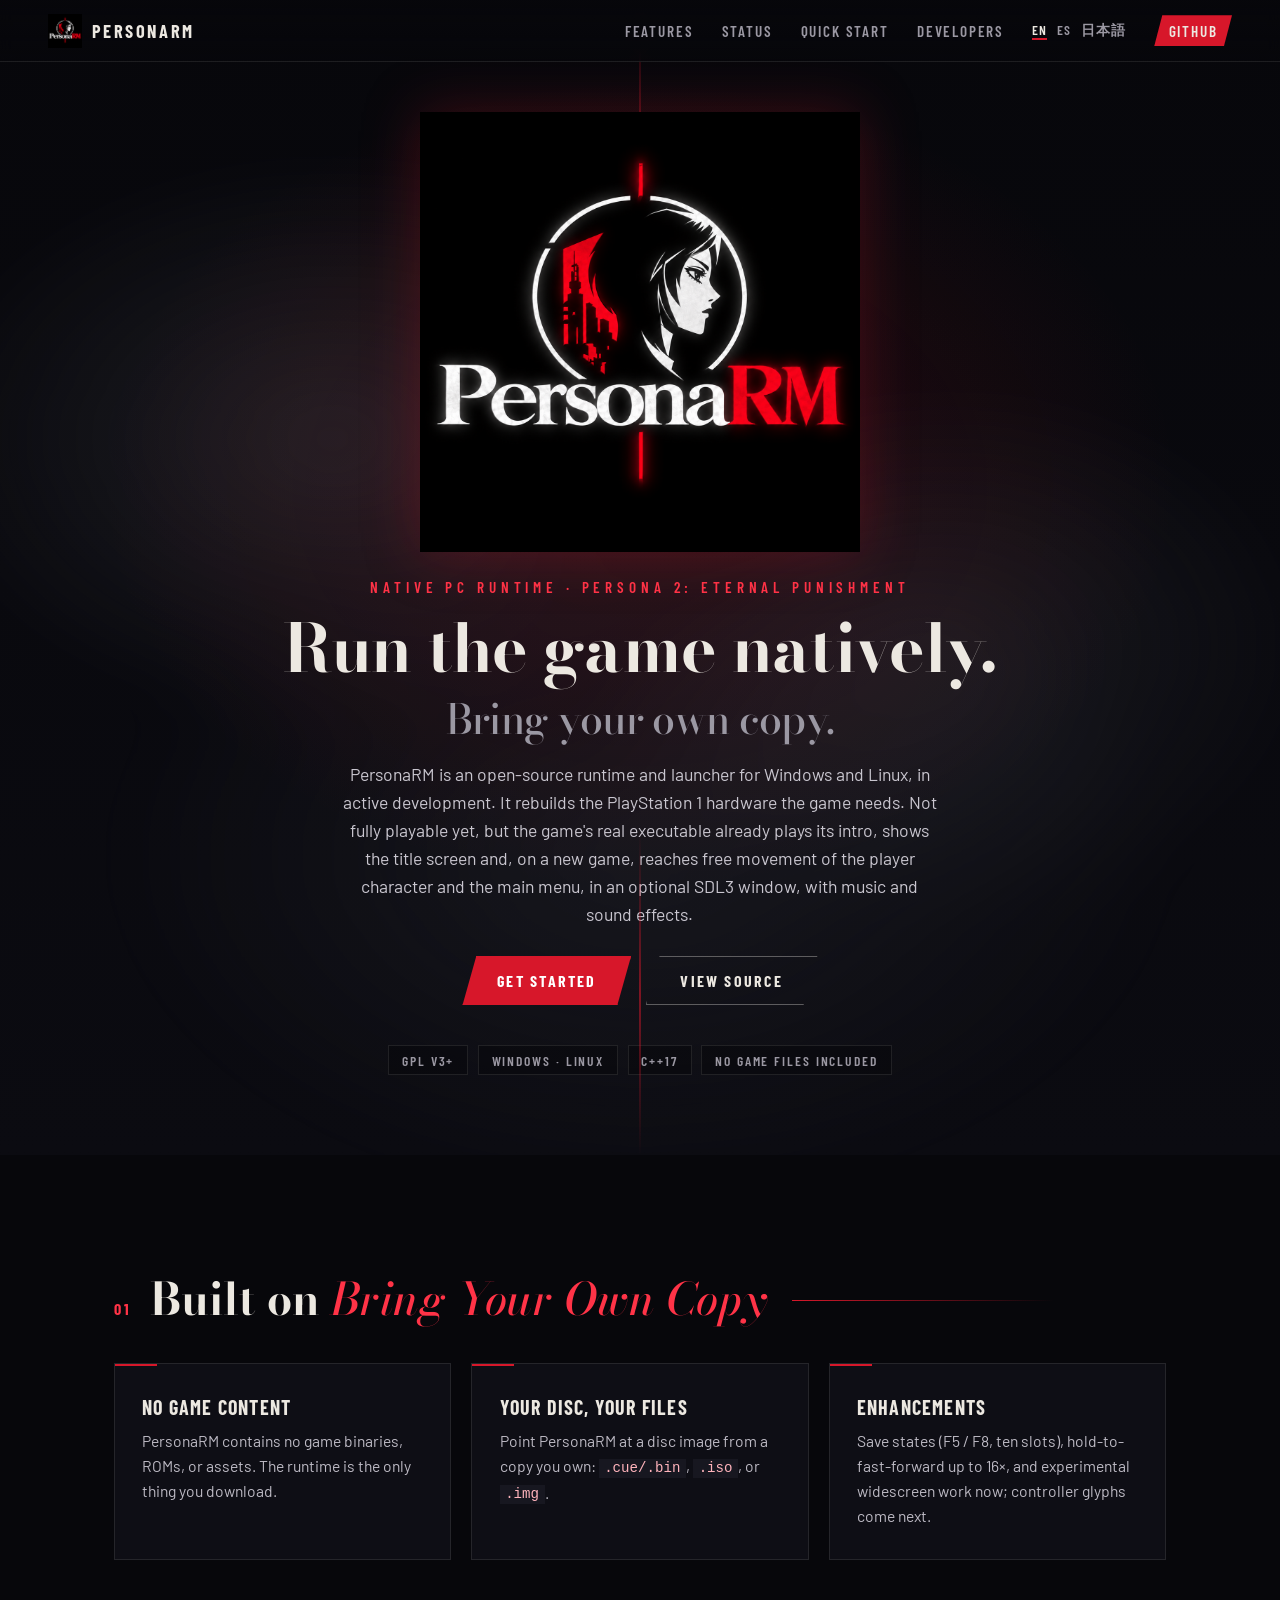
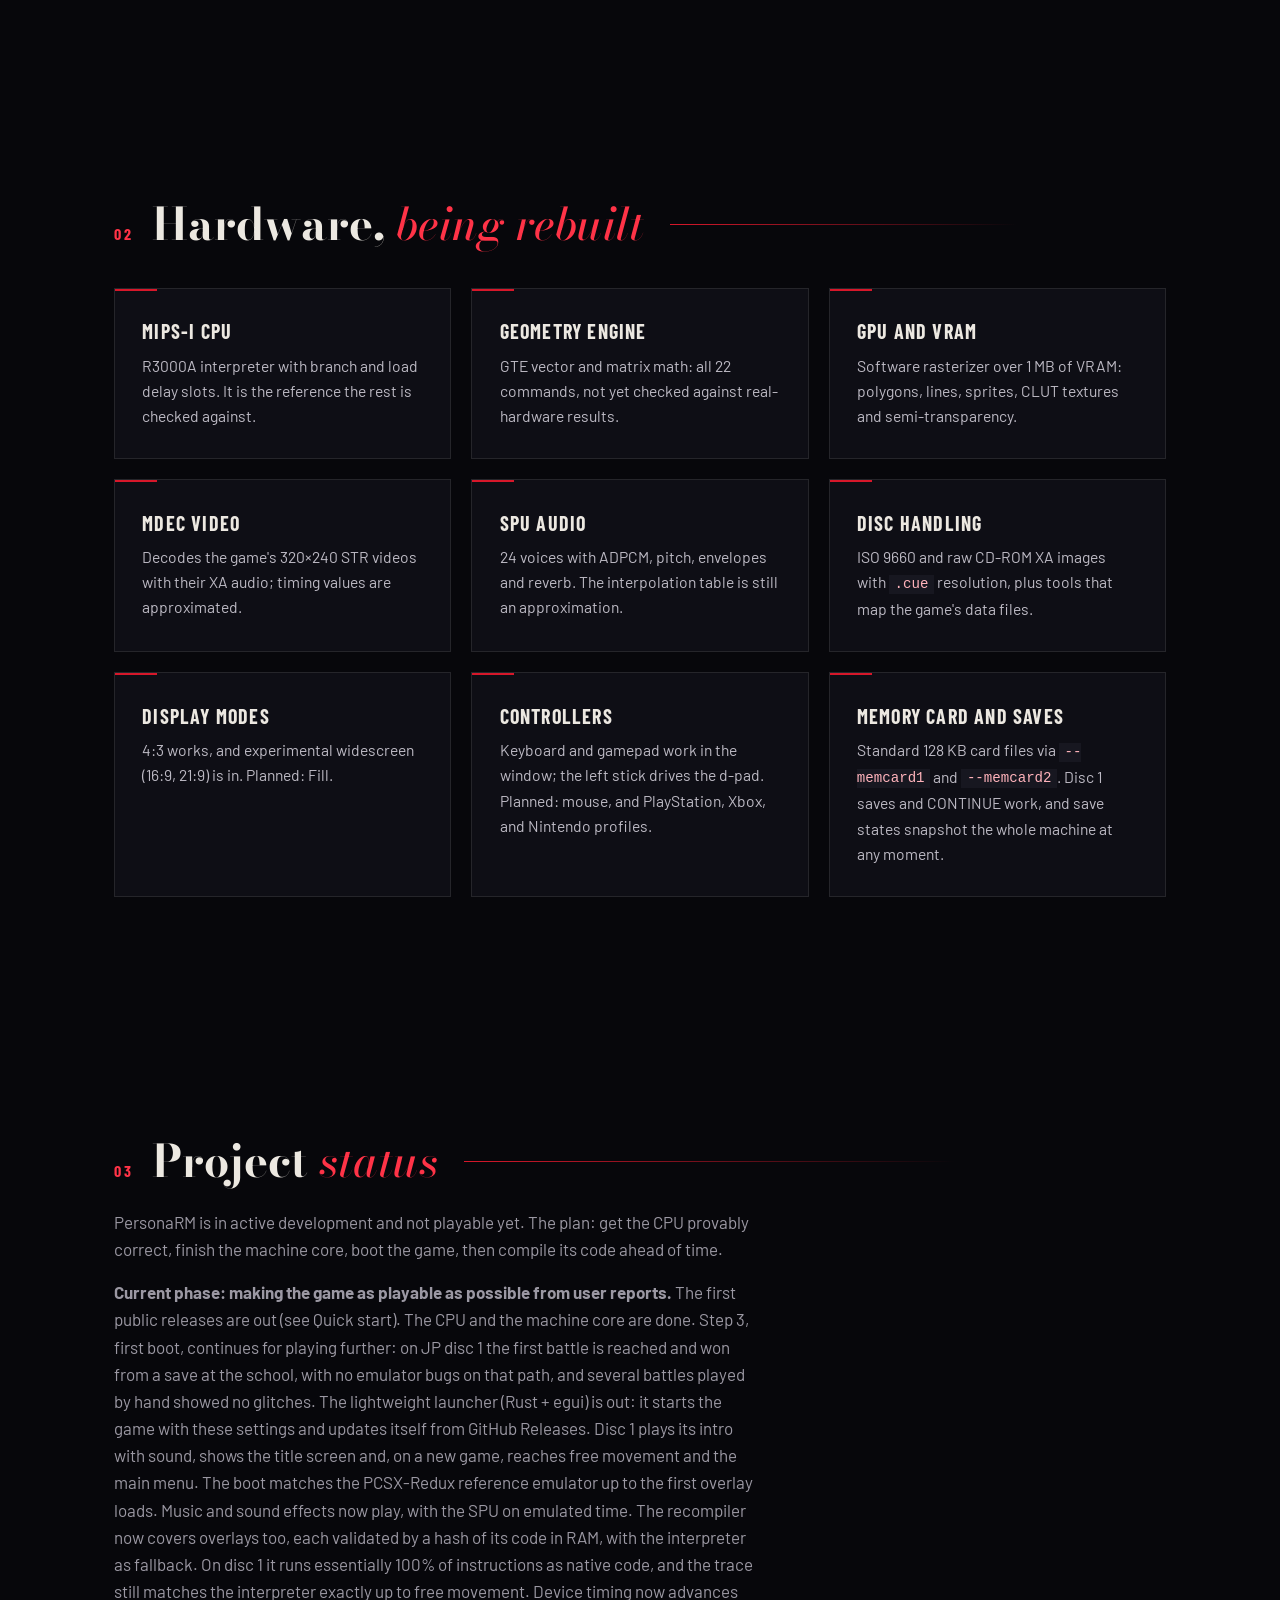
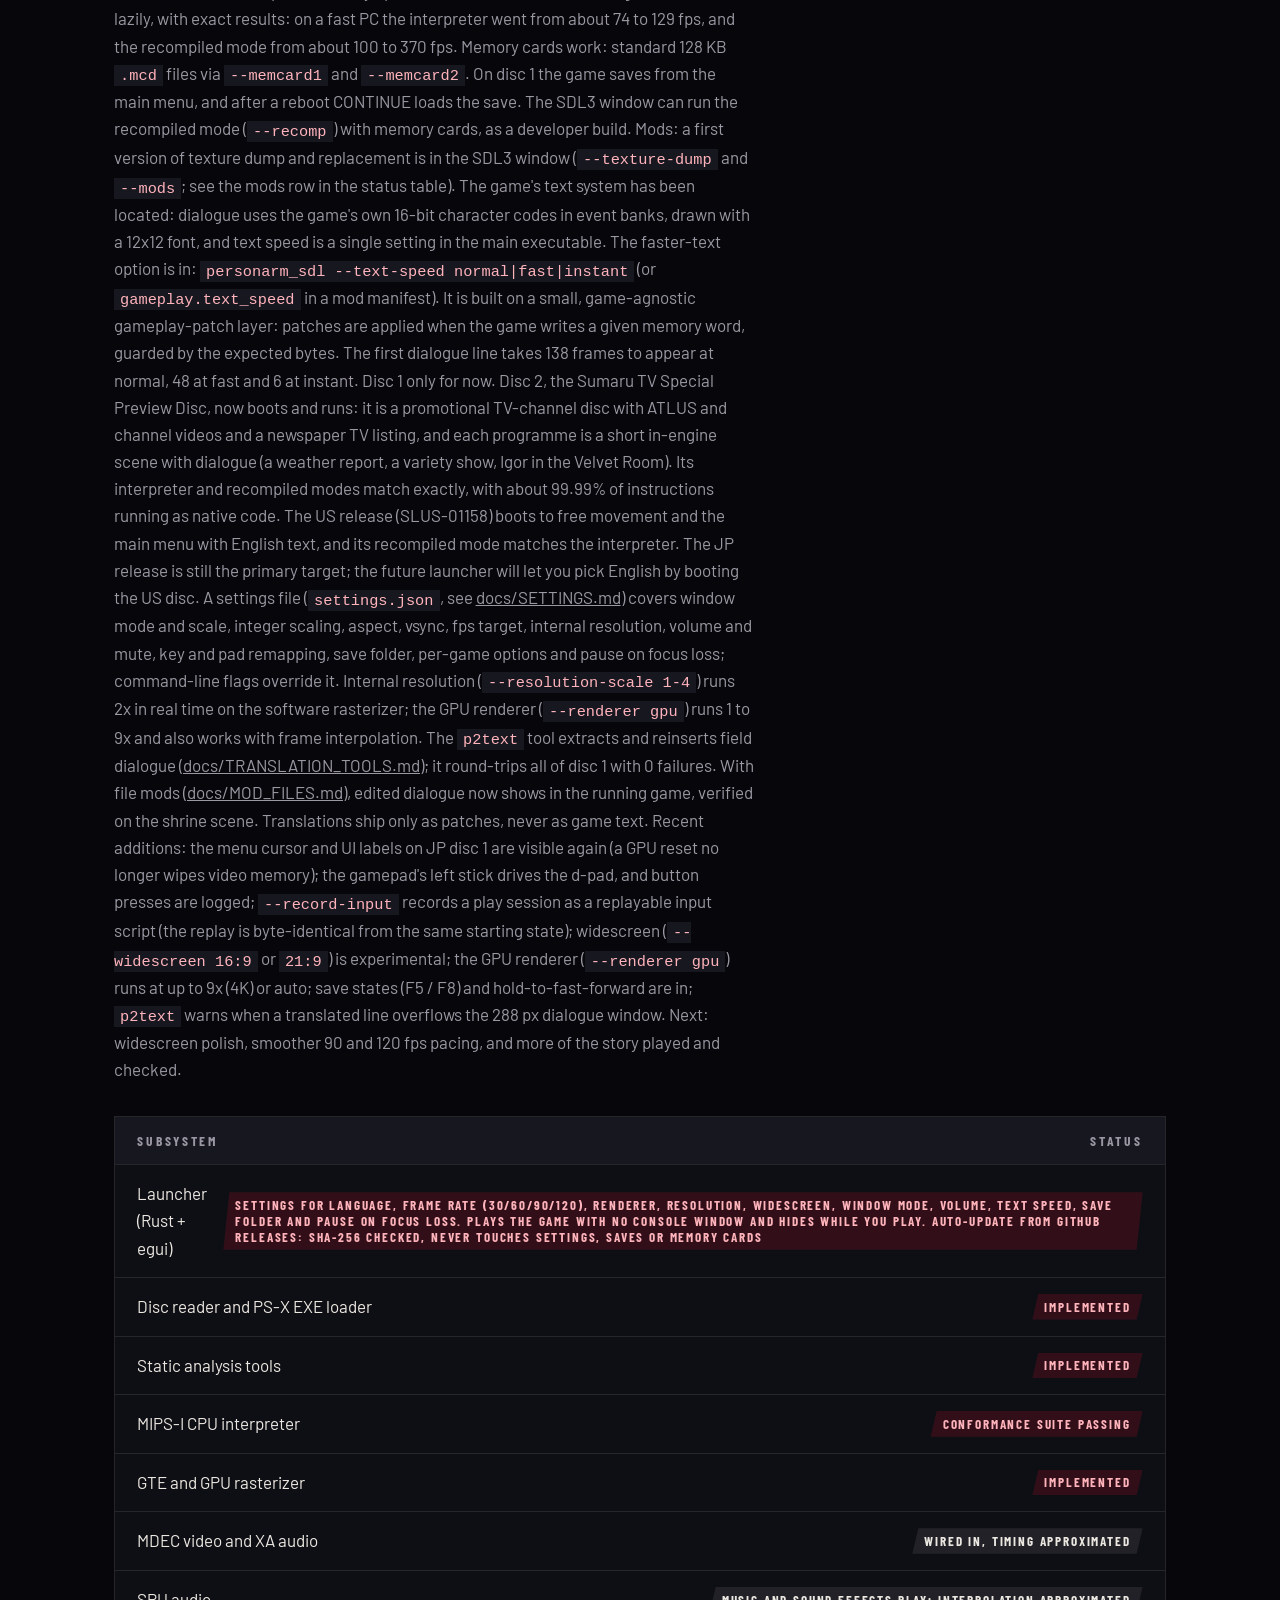
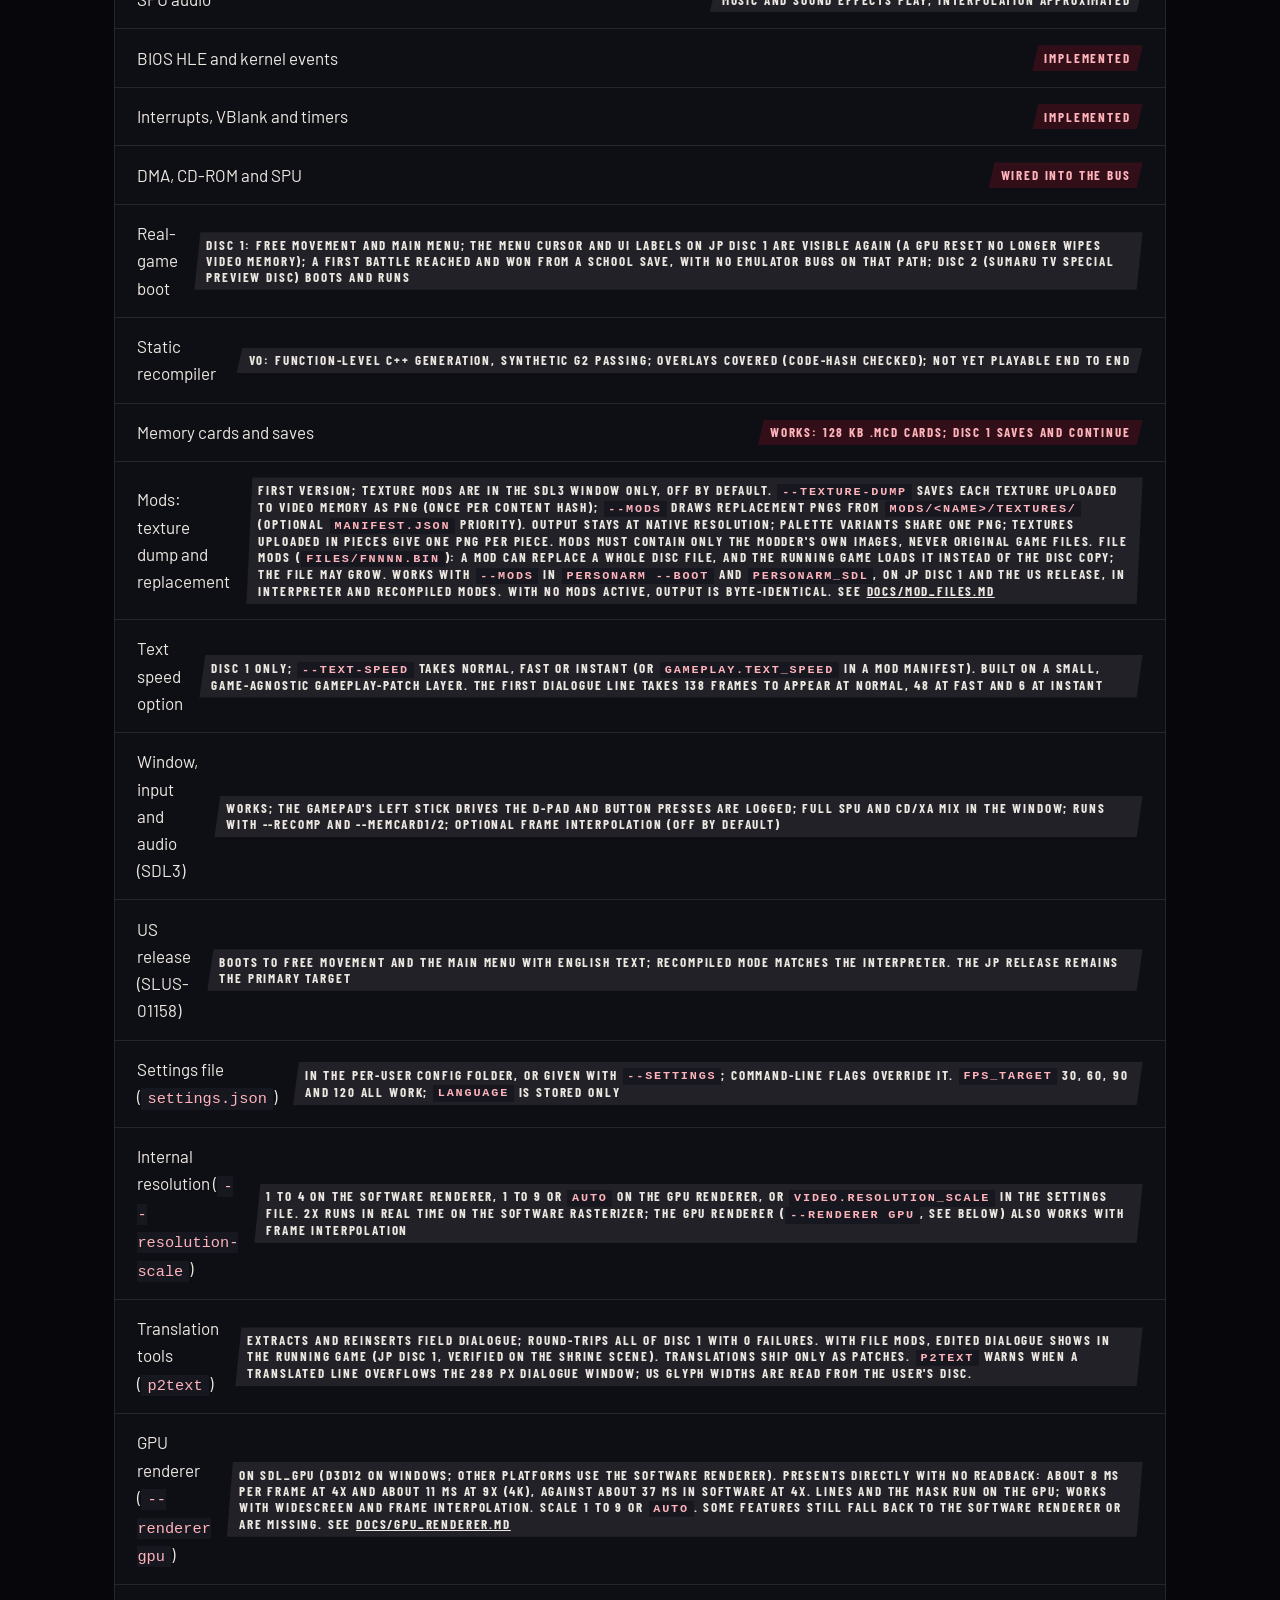
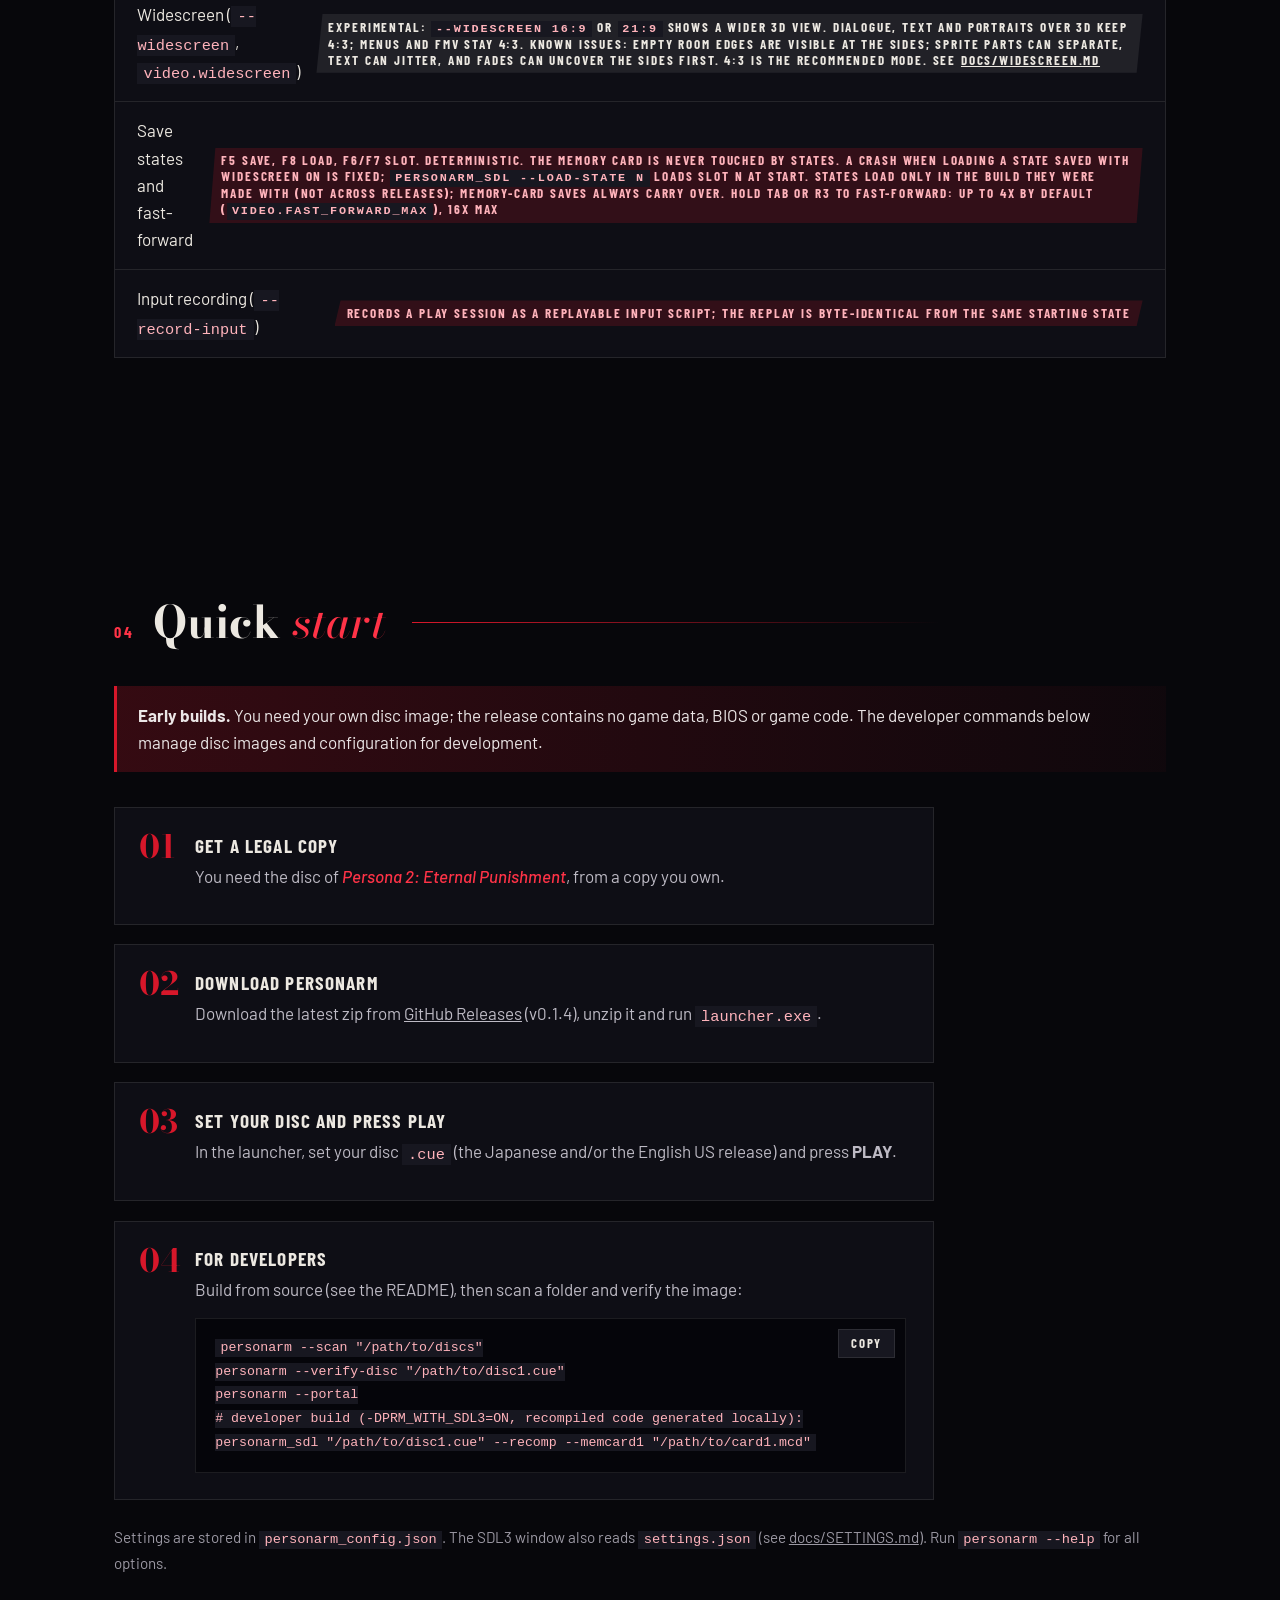
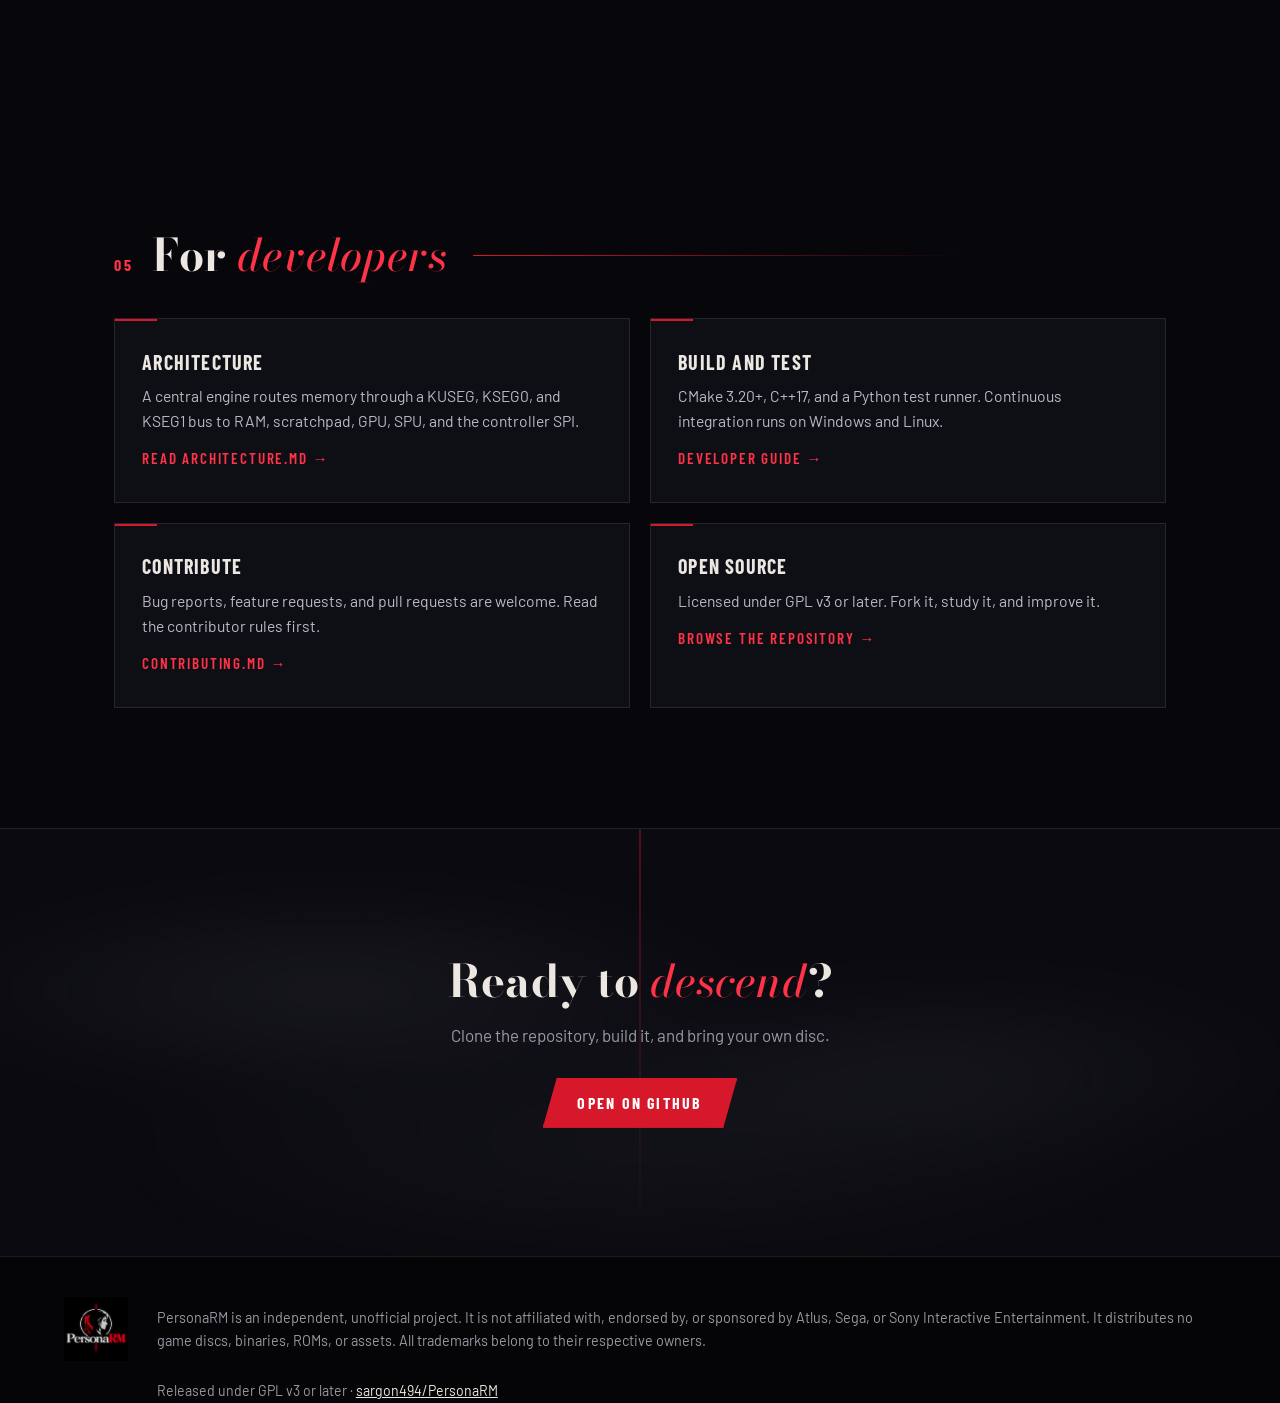
==== site/index.html @ cb7a09fa "feat: fixed pages" ====
<!DOCTYPE html>
<html lang="en">

<head>
    <meta charset="UTF-8" />
    <meta name="viewport" content="width=device-width, initial-scale=1" />
    <title>PersonaRM — Native runtime for Persona 2: Eternal Punishment</title>
    <meta name="description"
        content="PersonaRM is an open-source native PC runtime and launcher for Persona 2: Eternal Punishment. Bring your own copy." />
    <meta name="theme-color" content="#07070b" />
    <link rel="icon" href="assets/logo.png" />
    <meta property="og:title" content="PersonaRM" />
    <meta property="og:description"
        content="Native PC runtime for Persona 2: Eternal Punishment. Bring your own copy." />
    <meta property="og:image" content="assets/logo.png" />
    <link rel="preconnect" href="https://fonts.googleapis.com" />
    <link rel="preconnect" href="https://fonts.gstatic.com" crossorigin />
    <link
        href="https://fonts.googleapis.com/css2?family=Bodoni+Moda:opsz,wght@6..96,500;6..96,700&family=Barlow+Condensed:wght@500;600;700&family=Barlow:wght@400;500&display=swap"
        rel="stylesheet" />
    <link rel="alternate" hreflang="en" href="https://sargon494.github.io/PersonaRM/" />
    <link rel="alternate" hreflang="es" href="https://sargon494.github.io/PersonaRM/es/" />
    <link rel="alternate" hreflang="ja" href="https://sargon494.github.io/PersonaRM/ja/" />
    <link rel="alternate" hreflang="x-default" href="https://sargon494.github.io/PersonaRM/" />
    <link rel="stylesheet" href="styles.css" />
</head>

<body>

    <a class="skip" href="#main">Skip to content</a>

    <header class="topbar">
        <a class="brand" href="#top" aria-label="PersonaRM home">
            <img src="assets/logo.png" alt="" width="34" height="34" />
            <span>PersonaRM</span>
        </a>
        <nav aria-label="Primary">
            <a href="#features">Features</a>
            <a href="#status">Status</a>
            <a href="#start">Quick start</a>
            <a href="#developers">Developers</a>
            <span class="lang" role="group" aria-label="Language">
                <a class="lang-link" href="index.html" hreflang="en" lang="en" aria-current="true">EN</a>
                <a class="lang-link" href="es/index.html" hreflang="es" lang="es">ES</a>
                <a class="lang-link" href="ja/index.html" hreflang="ja" lang="ja">日本語</a>
            </span>
            <a class="nav-cta" href="https://github.com/sargon494/PersonaRM">GitHub</a>
        </nav>
    </header>

    <main id="main">

        <!-- HERO -->
        <section class="hero" id="top">
            <div class="smoke" aria-hidden="true"></div>
            <div class="hero-inner">
                <img class="hero-logo" src="assets/logo.png" alt="PersonaRM logo" />
                <p class="eyebrow">Native PC runtime · Persona 2: Eternal Punishment</p>
                <h1>Run the game natively. <span>Bring your own copy.</span></h1>
                <p class="lead">
                    PersonaRM is an open-source runtime and launcher for Windows and Linux, in
                    active development. It rebuilds the PlayStation 1 hardware the game needs.
                    Not fully playable yet, but the game's real executable already plays its intro, shows the
                    title screen and, on a new game, reaches free movement of the player character and the
                    main menu, in an optional SDL3 window, with music and sound effects.
                </p>
                <div class="actions">
                    <a class="btn btn-primary" href="#start">Get started</a>
                    <a class="btn" href="https://github.com/sargon494/PersonaRM">View source</a>
                </div>
                <ul class="chips" aria-label="Project facts">
                    <li>GPL v3+</li>
                    <li>Windows · Linux</li>
                    <li>C++17</li>
                    <li>No game files included</li>
                </ul>
            </div>
        </section>

        <!-- PRINCIPLES -->
        <section class="section principles" aria-labelledby="principles-title">
            <header class="section-head reveal">
                <span class="num">01</span>
                <h2 id="principles-title">Built on <em>Bring Your Own Copy</em></h2>
            </header>
            <div class="grid three">
                <article class="card reveal">
                    <h3>No game content</h3>
                    <p>PersonaRM contains no game binaries, ROMs, or assets. The runtime is the only thing you download.
                    </p>
                </article>
                <article class="card reveal">
                    <h3>Your disc, your files</h3>
                    <p>Point PersonaRM at a disc image from a copy you own: <code>.cue/.bin</code>, <code>.iso</code>,
                        or <code>.img</code>.</p>
                </article>
                <article class="card reveal">
                    <h3>Enhancements</h3>
                    <p>Save states (F5 / F8, ten slots), hold-to-fast-forward up to 16×, and experimental widescreen
                        work now; controller glyphs come next.</p>
                </article>
            </div>
        </section>

        <!-- FEATURES -->
        <section class="section" id="features" aria-labelledby="features-title">
            <header class="section-head reveal">
                <span class="num">02</span>
                <h2 id="features-title">Hardware, <em>being rebuilt</em></h2>
            </header>
            <div class="grid features">
                <article class="feature reveal">
                    <h3>MIPS-I CPU</h3>
                    <p>R3000A interpreter with branch and load delay slots. It is the reference the rest is checked
                        against.</p>
                </article>
                <article class="feature reveal">
                    <h3>Geometry engine</h3>
                    <p>GTE vector and matrix math: all 22 commands, not yet checked against real-hardware results.</p>
                </article>
                <article class="feature reveal">
                    <h3>GPU and VRAM</h3>
                    <p>Software rasterizer over 1 MB of VRAM: polygons, lines, sprites, CLUT textures and
                        semi-transparency.</p>
                </article>
                <article class="feature reveal">
                    <h3>MDEC video</h3>
                    <p>Decodes the game's 320×240 STR videos with their XA audio; timing values are approximated.</p>
                </article>
                <article class="feature reveal">
                    <h3>SPU audio</h3>
                    <p>24 voices with ADPCM, pitch, envelopes and reverb. The interpolation table is still an
                        approximation.</p>
                </article>
                <article class="feature reveal">
                    <h3>Disc handling</h3>
                    <p>ISO 9660 and raw CD-ROM XA images with <code>.cue</code> resolution, plus tools that map the
                        game's data files.</p>
                </article>
                <article class="feature reveal">
                    <h3>Display modes</h3>
                    <p>4:3 works, and experimental widescreen (16:9, 21:9) is in. Planned: Fill.</p>
                </article>
                <article class="feature reveal">
                    <h3>Controllers</h3>
                    <p>Keyboard and gamepad work in the window; the left stick drives the d-pad. Planned: mouse, and
                        PlayStation, Xbox, and Nintendo profiles.</p>
                </article>
                <article class="feature reveal">
                    <h3>Memory card and saves</h3>
                    <p>Standard 128 KB card files via <code>--memcard1</code> and <code>--memcard2</code>. Disc 1 saves
                        and CONTINUE work, and save states snapshot the whole machine at any moment.</p>
                </article>
            </div>
        </section>

        <!-- STATUS -->
        <section class="section" id="status" aria-labelledby="status-title">
            <header class="section-head reveal">
                <span class="num">03</span>
                <h2 id="status-title">Project <em>status</em></h2>
            </header>
            <p class="intro reveal">PersonaRM is in active development and not playable yet. The plan:
                get the CPU provably correct, finish the machine core, boot the game, then compile its code ahead of
                time.</p>
            <p class="intro reveal"><strong>Current phase: making the game as playable as possible from user
                    reports.</strong> The first public releases are out (see Quick start). The CPU and the machine core
                are done. Step 3, first boot, continues for playing further: on JP disc 1 the first battle is reached
                and won from a save at the school, with no emulator bugs on that path, and several battles played by
                hand showed no glitches. The lightweight launcher (Rust + egui) is out: it starts the game with these
                settings and updates itself from GitHub Releases. Disc 1 plays its intro with sound, shows the title
                screen and, on a new game, reaches free
                movement and the main menu. The boot matches the PCSX-Redux reference emulator up to the first
                overlay loads. Music and sound effects now play, with the SPU on emulated time. The recompiler now
                covers
                overlays too, each validated by a hash of its code in RAM, with the interpreter as fallback. On disc 1
                it
                runs essentially 100% of instructions as native code, and the trace still matches the interpreter
                exactly
                up to free movement. Device timing now advances lazily, with exact results: on a fast PC the interpreter
                went from about 74 to 129 fps, and the recompiled mode from about 100 to 370 fps. Memory cards work:
                standard 128 KB <code>.mcd</code> files via <code>--memcard1</code> and <code>--memcard2</code>. On disc
                1 the game saves from the main menu, and after a reboot CONTINUE loads the save. The SDL3 window can run
                the recompiled mode (<code>--recomp</code>) with memory cards, as a developer build. Mods: a first
                version of texture dump and replacement is in the SDL3 window (<code>--texture-dump</code> and
                <code>--mods</code>; see the mods row in the status table). The game's text system has been located:
                dialogue uses the game's own 16-bit character codes in event banks, drawn with a 12x12 font, and text
                speed is a single setting in the main executable. The faster-text option is in:
                <code>personarm_sdl --text-speed normal|fast|instant</code> (or <code>gameplay.text_speed</code> in a
                mod manifest). It is built on a small, game-agnostic gameplay-patch layer: patches are applied when the
                game writes a given memory word, guarded by the expected bytes. The first dialogue line takes 138 frames
                to appear at normal, 48 at fast and 6 at instant. Disc 1 only for now. Disc 2, the Sumaru TV Special
                Preview Disc, now boots and runs: it is a promotional TV-channel disc with ATLUS and channel videos and
                a newspaper TV listing, and each programme is a short in-engine scene with dialogue (a weather report, a
                variety show, Igor in the Velvet Room). Its interpreter and recompiled modes match exactly, with about
                99.99% of instructions running as native code. The US release (SLUS-01158) boots to free movement and
                the main menu with English text, and its recompiled mode matches the interpreter. The JP release is
                still the primary target; the future launcher will let you pick English by booting the US disc. A
                settings file (<code>settings.json</code>, see <a
                    href="https://github.com/sargon494/PersonaRM/blob/main/docs/SETTINGS.md">docs/SETTINGS.md</a>)
                covers window mode and scale, integer scaling, aspect, vsync, fps target, internal resolution, volume
                and mute, key and pad remapping, save folder, per-game options and pause on focus loss; command-line
                flags override it. Internal resolution (<code>--resolution-scale 1-4</code>) runs 2x in real time on the
                software rasterizer; the GPU renderer (<code>--renderer gpu</code>) runs 1 to 9x and also works with
                frame interpolation. The <code>p2text</code> tool extracts and reinserts field dialogue (<a
                    href="https://github.com/sargon494/PersonaRM/blob/main/docs/TRANSLATION_TOOLS.md">docs/TRANSLATION_TOOLS.md</a>);
                it round-trips all of disc 1 with 0 failures. With file mods (<a
                    href="https://github.com/sargon494/PersonaRM/blob/main/docs/MOD_FILES.md">docs/MOD_FILES.md</a>),
                edited dialogue now shows in the running game, verified on the shrine scene. Translations ship only as
                patches, never as game text. Recent additions: the menu cursor and UI labels on JP disc 1 are visible
                again (a GPU reset no longer wipes video memory); the gamepad's left stick drives the d-pad, and button
                presses are logged; <code>--record-input</code> records a play session as a replayable input script (the
                replay is byte-identical from the same starting state); widescreen (<code>--widescreen 16:9</code> or
                <code>21:9</code>) is experimental; the GPU renderer (<code>--renderer gpu</code>) runs at up to 9x (4K)
                or auto; save states (F5 / F8) and hold-to-fast-forward are in; <code>p2text</code> warns when a
                translated line overflows the 288 px dialogue window. Next: widescreen polish, smoother 90 and 120 fps
                pacing, and more of the story played and checked.</p>
            <div class="status-table reveal" role="table" aria-label="Subsystem status">
                <div class="row head" role="row"><span role="columnheader">Subsystem</span><span
                        role="columnheader">Status</span></div>
                <div class="row" role="row"><span role="cell">Launcher (Rust + egui)</span><span role="cell"
                        class="tag ok">Settings for language, frame rate (30/60/90/120), renderer, resolution,
                        widescreen, window mode, volume, text speed, save folder and pause on focus loss. Plays the game
                        with no console window and hides while you play. Auto-update from GitHub Releases: SHA-256
                        checked, never touches settings, saves or memory cards</span></div>
                <div class="row" role="row"><span role="cell">Disc reader and PS-X EXE loader</span><span role="cell"
                        class="tag ok">Implemented</span></div>
                <div class="row" role="row"><span role="cell">Static analysis tools</span><span role="cell"
                        class="tag ok">Implemented</span></div>
                <div class="row" role="row"><span role="cell">MIPS-I CPU interpreter</span><span role="cell"
                        class="tag ok">Conformance suite passing</span></div>
                <div class="row" role="row"><span role="cell">GTE and GPU rasterizer</span><span role="cell"
                        class="tag ok">Implemented</span></div>
                <div class="row" role="row"><span role="cell">MDEC video and XA audio</span><span role="cell"
                        class="tag progress">Wired in, timing approximated</span></div>
                <div class="row" role="row"><span role="cell">SPU audio</span><span role="cell"
                        class="tag progress">Music and sound effects play; interpolation approximated</span></div>
                <div class="row" role="row"><span role="cell">BIOS HLE and kernel events</span><span role="cell"
                        class="tag ok">Implemented</span></div>
                <div class="row" role="row"><span role="cell">Interrupts, VBlank and timers</span><span role="cell"
                        class="tag ok">Implemented</span></div>
                <div class="row" role="row"><span role="cell">DMA, CD-ROM and SPU</span><span role="cell"
                        class="tag ok">Wired into the bus</span></div>
                <div class="row" role="row"><span role="cell">Real-game boot</span><span role="cell"
                        class="tag progress">Disc 1: free movement and main menu; the menu cursor and UI labels on JP
                        disc 1 are visible again (a GPU reset no longer wipes video memory); a first battle reached and
                        won from a school save, with no emulator bugs on that path; disc 2 (Sumaru TV Special Preview
                        Disc) boots and runs</span></div>
                <div class="row" role="row"><span role="cell">Static recompiler</span><span role="cell"
                        class="tag progress">v0: function-level C++ generation, synthetic G2 passing; overlays covered
                        (code-hash checked); not yet playable end to end</span></div>
                <div class="row" role="row"><span role="cell">Memory cards and saves</span><span role="cell"
                        class="tag ok">Works: 128 KB .mcd cards; disc 1 saves and CONTINUE</span></div>
                <div class="row" role="row"><span role="cell">Mods: texture dump and replacement</span><span role="cell"
                        class="tag progress">First version; texture mods are in the SDL3 window only, off by default.
                        <code>--texture-dump</code> saves each texture uploaded to video memory as PNG (once per content
                        hash); <code>--mods</code> draws replacement PNGs from <code>mods/&lt;name&gt;/textures/</code>
                        (optional <code>manifest.json</code> priority). Output stays at native resolution; palette
                        variants share one PNG; textures uploaded in pieces give one PNG per piece. Mods must contain
                        only the modder's own images, never original game files. File mods
                        (<code>files/Fnnnn.BIN</code>): a mod can replace a whole disc file, and the running game loads
                        it instead of the disc copy; the file may grow. Works with <code>--mods</code> in
                        <code>personarm --boot</code> and <code>personarm_sdl</code>, on JP disc 1 and the US release,
                        in interpreter and recompiled modes. With no mods active, output is byte-identical. See <a
                            href="https://github.com/sargon494/PersonaRM/blob/main/docs/MOD_FILES.md">docs/MOD_FILES.md</a></span>
                </div>
                <div class="row" role="row"><span role="cell">Text speed option</span><span role="cell"
                        class="tag progress">Disc 1 only; <code>--text-speed</code> takes normal, fast or instant (or
                        <code>gameplay.text_speed</code> in a mod manifest). Built on a small, game-agnostic
                        gameplay-patch layer. The first dialogue line takes 138 frames to appear at normal, 48 at fast
                        and 6 at instant</span></div>
                <div class="row" role="row"><span role="cell">Window, input and audio (SDL3)</span><span role="cell"
                        class="tag progress">Works; the gamepad's left stick drives the d-pad and button presses are
                        logged; full SPU and CD/XA mix in the window; runs with --recomp and --memcard1/2; optional
                        frame interpolation (off by default)</span></div>
                <div class="row" role="row"><span role="cell">US release (SLUS-01158)</span><span role="cell"
                        class="tag progress">Boots to free movement and the main menu with English text; recompiled mode
                        matches the interpreter. The JP release remains the primary target</span></div>
                <div class="row" role="row"><span role="cell">Settings file (<code>settings.json</code>)</span><span
                        role="cell" class="tag progress">In the per-user config folder, or given with
                        <code>--settings</code>; command-line flags override it. <code>fps_target</code> 30, 60, 90 and
                        120 all work; <code>language</code> is stored only</span></div>
                <div class="row" role="row"><span role="cell">Internal resolution
                        (<code>--resolution-scale</code>)</span><span role="cell" class="tag progress">1 to 4 on the
                        software renderer, 1 to 9 or <code>auto</code> on the GPU renderer, or
                        <code>video.resolution_scale</code> in the settings file. 2x runs in real time on the software
                        rasterizer; the GPU renderer (<code>--renderer gpu</code>, see below) also works with frame
                        interpolation</span></div>
                <div class="row" role="row"><span role="cell">Translation tools (<code>p2text</code>)</span><span
                        role="cell" class="tag progress">Extracts and reinserts field dialogue; round-trips all of disc
                        1 with 0 failures. With file mods, edited dialogue shows in the running game (JP disc 1,
                        verified on the shrine scene). Translations ship only as patches. <code>p2text</code> warns when
                        a translated line overflows the 288 px dialogue window; US glyph widths are read from the user's
                        disc.</span></div>
                <div class="row" role="row"><span role="cell">GPU renderer (<code>--renderer gpu</code>)</span><span
                        role="cell" class="tag progress">On SDL_gpu (D3D12 on Windows; other platforms use the software
                        renderer). Presents directly with no readback: about 8 ms per frame at 4x and about 11 ms at 9x
                        (4K), against about 37 ms in software at 4x. Lines and the mask run on the GPU; works with
                        widescreen and frame interpolation. Scale 1 to 9 or <code>auto</code>. Some features still fall
                        back to the software renderer or are missing. See <a
                            href="https://github.com/sargon494/PersonaRM/blob/main/docs/GPU_RENDERER.md">docs/GPU_RENDERER.md</a></span>
                </div>
                <div class="row" role="row"><span role="cell">Widescreen (<code>--widescreen</code>,
                        <code>video.widescreen</code>)</span><span role="cell" class="tag progress">Experimental:
                        <code>--widescreen 16:9</code> or <code>21:9</code> shows a wider 3D view. Dialogue, text and
                        portraits over 3D keep 4:3; menus and FMV stay 4:3. Known issues: empty room edges are visible
                        at the sides; sprite parts can separate, text can jitter, and fades can uncover the sides first.
                        4:3 is the recommended mode. See <a
                            href="https://github.com/sargon494/PersonaRM/blob/main/docs/WIDESCREEN.md">docs/WIDESCREEN.md</a></span>
                </div>
                <div class="row" role="row"><span role="cell">Save states and fast-forward</span><span role="cell"
                        class="tag ok">F5 save, F8 load, F6/F7 slot. Deterministic. The memory card is never touched by
                        states. A crash when loading a state saved with widescreen on is fixed;
                        <code>personarm_sdl --load-state N</code> loads slot N at start. States load only in the build
                        they were made with (not across releases); memory-card saves always carry over. Hold Tab or R3
                        to fast-forward: up to 4x by default (<code>video.fast_forward_max</code>), 16x max</span></div>
                <div class="row" role="row"><span role="cell">Input recording (<code>--record-input</code>)</span><span
                        role="cell" class="tag ok">Records a play session as a replayable input script; the replay is
                        byte-identical from the same starting state</span></div>
            </div>
        </section>

        <!-- QUICK START -->
        <section class="section" id="start" aria-labelledby="start-title">
            <header class="section-head reveal">
                <span class="num">04</span>
                <h2 id="start-title">Quick <em>start</em></h2>
            </header>
            <div class="notice reveal">
                <strong>Early builds.</strong> You need your own disc image; the release contains no game data, BIOS or
                game code. The developer commands below manage disc images and
                configuration for development.
            </div>
            <ol class="steps">
                <li class="reveal">
                    <h3>Get a legal copy</h3>
                    <p>You need the disc of <em>Persona 2: Eternal Punishment</em>, from a copy you own.</p>
                </li>
                <li class="reveal">
                    <h3>Download PersonaRM</h3>
                    <p>Download the latest zip from <a href="https://github.com/sargon494/PersonaRM/releases">GitHub
                            Releases</a> (v0.1.4), unzip it and run <code>launcher.exe</code>.</p>
                </li>
                <li class="reveal">
                    <h3>Set your disc and press PLAY</h3>
                    <p>In the launcher, set your disc <code>.cue</code> (the Japanese and/or the English US release) and
                        press <strong>PLAY</strong>.</p>
                </li>
                <li class="reveal">
                    <h3>For developers</h3>
                    <p>Build from source (see the README), then scan a folder and verify the image:</p>
                    <div class="code">
                        <pre><code>personarm --scan "/path/to/discs"
personarm --verify-disc "/path/to/disc1.cue"
personarm --portal
# developer build (-DPRM_WITH_SDL3=ON, recompiled code generated locally):
personarm_sdl "/path/to/disc1.cue" --recomp --memcard1 "/path/to/card1.mcd"</code></pre>
                        <button class="copy" type="button" aria-label="Copy commands">Copy</button>
                    </div>
                </li>
            </ol>
            <p class="fine reveal">Settings are stored in <code>personarm_config.json</code>. The SDL3 window also reads
                <code>settings.json</code> (see <a
                    href="https://github.com/sargon494/PersonaRM/blob/main/docs/SETTINGS.md">docs/SETTINGS.md</a>). Run
                <code>personarm --help</code> for all options.
            </p>
        </section>

        <!-- DEVELOPERS -->
        <section class="section" id="developers" aria-labelledby="dev-title">
            <header class="section-head reveal">
                <span class="num">05</span>
                <h2 id="dev-title">For <em>developers</em></h2>
            </header>
            <div class="grid two">
                <article class="card reveal">
                    <h3>Architecture</h3>
                    <p>A central engine routes memory through a KUSEG, KSEG0, and KSEG1 bus to RAM, scratchpad, GPU,
                        SPU, and the controller SPI.</p>
                    <a class="link" href="https://github.com/sargon494/PersonaRM/blob/main/ARCHITECTURE.md">Read
                        ARCHITECTURE.md →</a>
                </article>
                <article class="card reveal">
                    <h3>Build and test</h3>
                    <p>CMake 3.20+, C++17, and a Python test runner. Continuous integration runs on Windows and Linux.
                    </p>
                    <a class="link"
                        href="https://github.com/sargon494/PersonaRM/blob/main/docs/DEVELOPER_GUIDE.md">Developer Guide
                        →</a>
                </article>
                <article class="card reveal">
                    <h3>Contribute</h3>
                    <p>Bug reports, feature requests, and pull requests are welcome. Read the contributor rules first.
                    </p>
                    <a class="link"
                        href="https://github.com/sargon494/PersonaRM/blob/main/CONTRIBUTING.md">CONTRIBUTING.md →</a>
                </article>
                <article class="card reveal">
                    <h3>Open source</h3>
                    <p>Licensed under GPL v3 or later. Fork it, study it, and improve it.</p>
                    <a class="link" href="https://github.com/sargon494/PersonaRM">Browse the repository →</a>
                </article>
            </div>
        </section>

        <!-- CTA -->
        <section class="cta reveal">
            <div class="smoke" aria-hidden="true"></div>
            <h2>Ready to <em>descend</em>?</h2>
            <p>Clone the repository, build it, and bring your own disc.</p>
            <a class="btn btn-primary" href="https://github.com/sargon494/PersonaRM">Open on GitHub</a>
        </section>

    </main>

    <footer class="footer">
        <div class="footer-inner">
            <img src="assets/logo.png" alt="" width="64" height="64" />
            <p class="legal">
                PersonaRM is an independent, unofficial project. It is not affiliated with, endorsed by, or sponsored by
                Atlus, Sega, or Sony Interactive Entertainment. It distributes no game discs, binaries, ROMs, or assets.
                All trademarks belong to their respective owners.
            </p>
            <p class="license">Released under GPL v3 or later · <a
                    href="https://github.com/sargon494/PersonaRM">sargon494/PersonaRM</a></p>
        </div>
    </footer>

    <script src="main.js"></script>
</body>

</html>
---- site/styles.css ----
/* PersonaRM — visual language inspired by Persona 2: Eternal Punishment:
   high-contrast black and crimson, angular cuts, serif display type, smoke. */

:root {
    --ink: #07070b;
    --ink-2: #0e0e15;
    --ink-3: #171720;
    --paper: #ece8e1;
    --muted: #9b98a3;
    --line: rgba(236, 232, 225, 0.10);
    --red: #d7172a;
    --red-hi: #ff3347;
    --red-deep: #6e0b14;
    --cut: polygon(14px 0, 100% 0, calc(100% - 14px) 100%, 0 100%);
    --display: "Bodoni Moda", "Didot", "Times New Roman", serif;
    --ui: "Barlow Condensed", "Arial Narrow", Arial, sans-serif;
    --body: "Barlow", system-ui, -apple-system, "Segoe UI", sans-serif;
}

* {
    box-sizing: border-box;
}

html {
    scroll-behavior: smooth;
    scroll-padding-top: 80px;
}

body {
    margin: 0;
    background: var(--ink);
    color: var(--paper);
    font: 400 1.0625rem/1.6 var(--body);
    -webkit-font-smoothing: antialiased;
    overflow-x: hidden;
}

img {
    max-width: 100%;
    display: block;
}

a {
    color: inherit;
}

code,
pre {
    font-family: ui-monospace, "SFMono-Regular", Consolas, monospace;
}

code {
    background: var(--ink-3);
    padding: .1em .4em;
    color: #ffb3bb;
    font-size: .9em;
}

em {
    font-style: italic;
    color: var(--red-hi);
    font-weight: 500;
}

:focus-visible {
    outline: 2px solid var(--red-hi);
    outline-offset: 3px;
}

.skip {
    position: absolute;
    left: -9999px;
    top: 0;
    background: var(--red);
    color: #fff;
    padding: .5rem 1rem;
    z-index: 100;
}

.skip:focus {
    left: 1rem;
    top: 1rem;
}

/* ---------- Top bar ---------- */
.topbar {
    position: fixed;
    inset: 0 0 auto 0;
    z-index: 50;
    display: flex;
    justify-content: space-between;
    align-items: center;
    padding: .85rem clamp(1.25rem, 4vw, 3rem);
    background: linear-gradient(to bottom, rgba(7, 7, 11, .95), rgba(7, 7, 11, .6));
    backdrop-filter: blur(8px);
    border-bottom: 1px solid var(--line);
}

.brand {
    display: flex;
    align-items: center;
    gap: .6rem;
    text-decoration: none;
    font: 700 1.15rem var(--ui);
    letter-spacing: .14em;
    text-transform: uppercase;
}

.brand img {
    width: 34px;
    height: 34px;
    object-fit: contain;
}

.topbar nav {
    display: flex;
    gap: clamp(.9rem, 2.2vw, 2rem);
    align-items: center;
}

.topbar nav a {
    font: 600 .95rem var(--ui);
    letter-spacing: .12em;
    text-transform: uppercase;
    text-decoration: none;
    color: var(--muted);
    transition: color .2s;
}

.topbar nav a:hover {
    color: var(--paper);
}

.topbar .nav-cta {
    color: var(--paper);
    background: var(--red);
    padding: .4rem .9rem;
    clip-path: polygon(8px 0, 100% 0, calc(100% - 8px) 100%, 0 100%);
}

.topbar .nav-cta:hover {
    background: #a80f1f; /* darker, not lighter: white on --red-hi was 3.6:1 */
}

@media (max-width: 680px) {
    .topbar nav a:not(.nav-cta):not(.lang-link) {
        display: none;
    }

    .topbar nav {
        gap: .6rem;
    }

    .topbar .lang {
        gap: .45rem;
    }

}

@media (max-width: 480px) {
    .brand span {
        display: none; /* the logo link keeps its aria-label; frees room for the language switcher */
    }
}

.topbar .lang {
    display: flex;
    gap: .6rem;
}

.topbar nav .lang-link {
    font-size: .85rem;
    letter-spacing: .08em;
}

.topbar nav .lang-link[aria-current] {
    color: var(--paper);
    border-bottom: 2px solid var(--red);
}

/* Japanese: the Latin faces have no kana/kanji; the page loads Noto JP only on /ja/ */
:lang(ja) {
    --display: "Bodoni Moda", "Noto Serif JP", "Yu Mincho", serif;
    --ui: "Barlow Condensed", "Noto Sans JP", "Yu Gothic", sans-serif;
    --body: "Barlow", "Noto Sans JP", system-ui, "Yu Gothic", sans-serif;
}

:lang(ja) em {
    font-style: normal;
}

/* ---------- Hero ---------- */
.hero {
    position: relative;
    min-height: 100vh;
    display: grid;
    place-items: center;
    padding: 7rem 1.5rem 5rem;
    overflow: hidden;
    isolation: isolate;
    background:
        radial-gradient(60% 50% at 50% 42%, rgba(215, 23, 42, .16), transparent 70%),
        linear-gradient(180deg, #07070b 0%, #0b0b11 100%);
}

.hero::before,
.hero::after {
    /* the red vertical rule from the logo, running off the top and bottom edges */
    content: "";
    position: absolute;
    left: 50%;
    width: 2px;
    transform: translateX(-50%);
    background: linear-gradient(to bottom, transparent, var(--red), transparent);
    opacity: .55;
    pointer-events: none;
}

.hero::before {
    top: 0;
    height: 36%;
}

.hero::after {
    bottom: 0;
    height: 28%;
}

.smoke {
    position: absolute;
    inset: -10%;
    z-index: -1;
    pointer-events: none;
    opacity: .9;
    background:
        radial-gradient(40% 30% at 30% 40%, rgba(120, 120, 130, .22), transparent 70%),
        radial-gradient(35% 28% at 70% 55%, rgba(110, 110, 120, .18), transparent 70%),
        radial-gradient(50% 35% at 50% 70%, rgba(70, 70, 80, .25), transparent 70%);
    filter: blur(30px);
    animation: drift 18s ease-in-out infinite alternate;
}

@keyframes drift {
    from {
        transform: translate3d(-1%, 0, 0) scale(1);
    }

    to {
        transform: translate3d(1.5%, -1%, 0) scale(1.04);
    }
}

.hero-inner {
    max-width: 880px;
    text-align: center;
    display: grid;
    justify-items: center;
    gap: 1.1rem;
}

.hero-logo {
    width: min(440px, 78vw);
    height: auto;
    filter: drop-shadow(0 0 28px rgba(215, 23, 42, .25));
    margin-bottom: .5rem;
}

.eyebrow {
    font: 600 .95rem var(--ui);
    letter-spacing: .32em;
    text-transform: uppercase;
    color: var(--red-hi);
    margin: 0;
}

.hero h1 {
    font: 700 clamp(2.2rem, 5.2vw, 4.2rem)/1.06 var(--display);
    margin: 0;
    letter-spacing: -.01em;
}

.hero h1 span {
    display: block;
    color: var(--muted);
    font-weight: 500;
    font-size: .62em;
    margin-top: .35em;
}

.lead {
    max-width: 60ch;
    color: #c9c6cf;
    font-size: 1.1rem;
    margin: 0;
}

.actions {
    display: flex;
    flex-wrap: wrap;
    gap: .9rem;
    justify-content: center;
    margin-top: .6rem;
}

.btn {
    display: inline-block;
    text-decoration: none;
    font: 700 1rem var(--ui);
    letter-spacing: .14em;
    text-transform: uppercase;
    padding: .9rem 2.1rem;
    color: var(--paper);
    border: 1px solid rgba(236, 232, 225, .35);
    clip-path: var(--cut);
    transition: background .25s, color .25s, border-color .25s, transform .25s;
}

.btn:hover {
    transform: translateY(-2px);
    border-color: var(--red-hi);
}

.btn-primary {
    background: var(--red);
    border-color: var(--red);
    color: #fff;
}

.btn-primary:hover {
    background: #a80f1f;
    border-color: var(--red-hi);
}

.chips {
    list-style: none;
    padding: 0;
    margin: 1.4rem 0 0;
    display: flex;
    flex-wrap: wrap;
    justify-content: center;
    gap: .6rem;
}

.chips li {
    font: 600 .85rem var(--ui);
    letter-spacing: .14em;
    text-transform: uppercase;
    color: var(--muted);
    border: 1px solid var(--line);
    padding: .35rem .8rem;
    background: rgba(7, 7, 11, .5);
}

/* ---------- Sections ---------- */
.section {
    padding: clamp(4.5rem, 10vw, 7.5rem) clamp(1.25rem, 5vw, 4rem);
    max-width: 1180px;
    margin: 0 auto;
}

.section-head {
    display: flex;
    align-items: baseline;
    gap: 1.1rem;
    margin-bottom: 2.4rem;
    position: relative;
}

.section-head::after {
    content: "";
    flex: 1;
    height: 1px;
    background: linear-gradient(to right, var(--red), transparent 70%);
    align-self: center;
    margin-left: .5rem;
}

.num {
    font: 700 1rem var(--ui);
    letter-spacing: .2em;
    color: var(--red-hi);
}

.section-head h2,
.cta h2 {
    font: 700 clamp(1.9rem, 3.6vw, 2.8rem)/1.1 var(--display);
    margin: 0;
}

.intro {
    color: var(--muted);
    max-width: 64ch;
    margin: -1rem 0 2rem;
}

.grid {
    display: grid;
    gap: 1.25rem;
}

.grid.three {
    grid-template-columns: repeat(3, 1fr);
}

.grid.two {
    grid-template-columns: repeat(2, 1fr);
}

.grid.features {
    grid-template-columns: repeat(3, 1fr);
}

@media (max-width: 900px) {

    .grid.three,
    .grid.two,
    .grid.features {
        grid-template-columns: 1fr;
    }
}

@media (min-width: 681px) and (max-width: 900px) {
    .grid.features {
        grid-template-columns: repeat(2, 1fr);
    }
}

.card,
.feature {
    position: relative;
    background: var(--ink-2);
    padding: 1.9rem 1.7rem;
    border: 1px solid var(--line);
    transition: transform .3s ease, background .3s ease, border-color .3s ease;
}

.card::before,
.feature::before {
    content: "";
    position: absolute;
    top: 0;
    left: 0;
    width: 42px;
    height: 2px;
    background: var(--red);
    transition: width .35s ease;
}

.card:hover,
.feature:hover {
    transform: translateY(-3px);
    background: var(--ink-3);
    border-color: rgba(215, 23, 42, .45);
}

.card:hover::before,
.feature:hover::before {
    width: 100%;
}

.card h3,
.feature h3 {
    font: 700 1.25rem var(--ui);
    letter-spacing: .06em;
    text-transform: uppercase;
    margin: 0 0 .6rem;
}

.card p,
.feature p {
    margin: 0;
    color: #bdbac4;
    font-size: .98rem;
}

.card .link {
    display: inline-block;
    margin-top: 1rem;
    font: 600 .95rem var(--ui);
    letter-spacing: .12em;
    text-transform: uppercase;
    color: var(--red-hi);
    text-decoration: none;
}

.card .link:hover {
    text-decoration: underline;
}

/* ---------- Status ---------- */
.status-table {
    border: 1px solid var(--line);
    background: var(--ink-2);
}

.status-table .row {
    display: grid;
    grid-template-columns: 1fr auto;
    gap: 1rem;
    padding: .95rem 1.4rem;
    border-top: 1px solid var(--line);
    align-items: center;
}

.status-table .row:first-child {
    border-top: 0;
}

.status-table .head {
    font: 700 .85rem var(--ui);
    letter-spacing: .2em;
    text-transform: uppercase;
    color: var(--muted);
    background: var(--ink-3);
}

.tag {
    font: 700 .82rem var(--ui);
    letter-spacing: .14em;
    text-transform: uppercase;
    padding: .3rem .75rem;
    clip-path: polygon(6px 0, 100% 0, calc(100% - 6px) 100%, 0 100%);
}

.tag.ok {
    background: rgba(215, 23, 42, .18);
    color: #ffb3bb;
}

.tag.progress {
    background: rgba(255, 255, 255, .08);
    color: var(--paper);
}

.tag.prototype {
    background: rgba(255, 255, 255, .04);
    color: var(--muted);
}

/* ---------- Quick start ---------- */
.notice {
    background: linear-gradient(90deg, rgba(215, 23, 42, .22), rgba(215, 23, 42, .04));
    border-left: 3px solid var(--red);
    padding: 1rem 1.3rem;
    margin-bottom: 2.2rem;
    color: #ebe6e6;
}

.steps {
    list-style: none;
    counter-reset: step;
    padding: 0;
    margin: 0;
    display: grid;
    gap: 1.2rem;
    max-width: 820px;
}

.steps li {
    counter-increment: step;
    position: relative;
    background: var(--ink-2);
    border: 1px solid var(--line);
    padding: 1.6rem 1.7rem 1.6rem 5rem;
}

.steps li::before {
    content: counter(step, decimal-leading-zero);
    position: absolute;
    left: 1.5rem;
    top: 1.45rem;
    font: 700 2rem var(--display);
    color: var(--red);
    line-height: 1;
}

.steps h3 {
    font: 700 1.2rem var(--ui);
    letter-spacing: .06em;
    text-transform: uppercase;
    margin: 0 0 .4rem;
}

.steps p {
    margin: 0 0 .5rem;
    color: #bdbac4;
}

.code {
    position: relative;
    margin-top: .9rem;
    background: #05050a;
    border: 1px solid var(--line);
}

.code pre {
    margin: 0;
    padding: 1.1rem 1.2rem 1.1rem;
    overflow-x: auto;
    color: #e7e3ea;
    font-size: .92rem;
    line-height: 1.6;
}

.code .copy {
    position: absolute;
    top: .6rem;
    right: .6rem;
    font: 700 .8rem var(--ui);
    letter-spacing: .14em;
    text-transform: uppercase;
    background: var(--ink-3);
    color: var(--paper);
    border: 1px solid var(--line);
    padding: .35rem .75rem;
    cursor: pointer;
}

.code .copy:hover {
    border-color: var(--red-hi);
    color: #fff;
}

.fine {
    color: var(--muted);
    font-size: .95rem;
    margin-top: 1.6rem;
}

/* ---------- CTA ---------- */
.cta {
    position: relative;
    isolation: isolate;
    text-align: center;
    overflow: hidden;
    padding: clamp(5rem, 12vw, 8rem) 1.5rem;
    background: #0a0a10;
    border-top: 1px solid var(--line);
    display: grid;
    justify-items: center;
    gap: 1rem;
}

.cta::before {
    content: "";
    position: absolute;
    left: 50%;
    top: 0;
    width: 2px;
    height: 100%;
    transform: translateX(-50%);
    background: linear-gradient(to bottom, var(--red), transparent);
    opacity: .35;
    z-index: -1;
}

.cta p {
    color: var(--muted);
    margin: 0 0 .8rem;
}

.cta .smoke {
    opacity: .6;
}

/* ---------- Footer ---------- */
.footer {
    border-top: 1px solid var(--line);
    padding: 2.5rem clamp(1.25rem, 5vw, 4rem);
    background: #050508;
}

.footer-inner {
    max-width: 1180px;
    margin: 0 auto;
    display: grid;
    grid-template-columns: auto 1fr;
    gap: 1.2rem 1.8rem;
    align-items: center;
}

.footer img {
    width: 64px;
    height: 64px;
    object-fit: contain;
    opacity: .85;
}

.legal {
    margin: 0;
    color: var(--muted);
    font-size: .9rem;
}

.license {
    grid-column: 2;
    margin: 0;
    color: var(--muted);
    font-size: .88rem;
}

.license a {
    color: var(--paper);
}

@media (max-width: 680px) {
    .footer-inner {
        grid-template-columns: 1fr;
    }

    .license {
        grid-column: 1;
    }
}

/* ---------- Reveal on scroll ---------- */
.js .reveal {
    opacity: 0;
    transform: translateY(18px);
    transition: opacity .7s ease, transform .7s ease;
}

.js .reveal.in {
    opacity: 1;
    transform: none;
}

@media (prefers-reduced-motion: reduce) {
    html {
        scroll-behavior: auto;
    }

    .smoke {
        animation: none;
    }

    .reveal {
        opacity: 1;
        transform: none;
        transition: none;
    }

    .btn,
    .card,
    .feature {
        transition: none;
    }
}
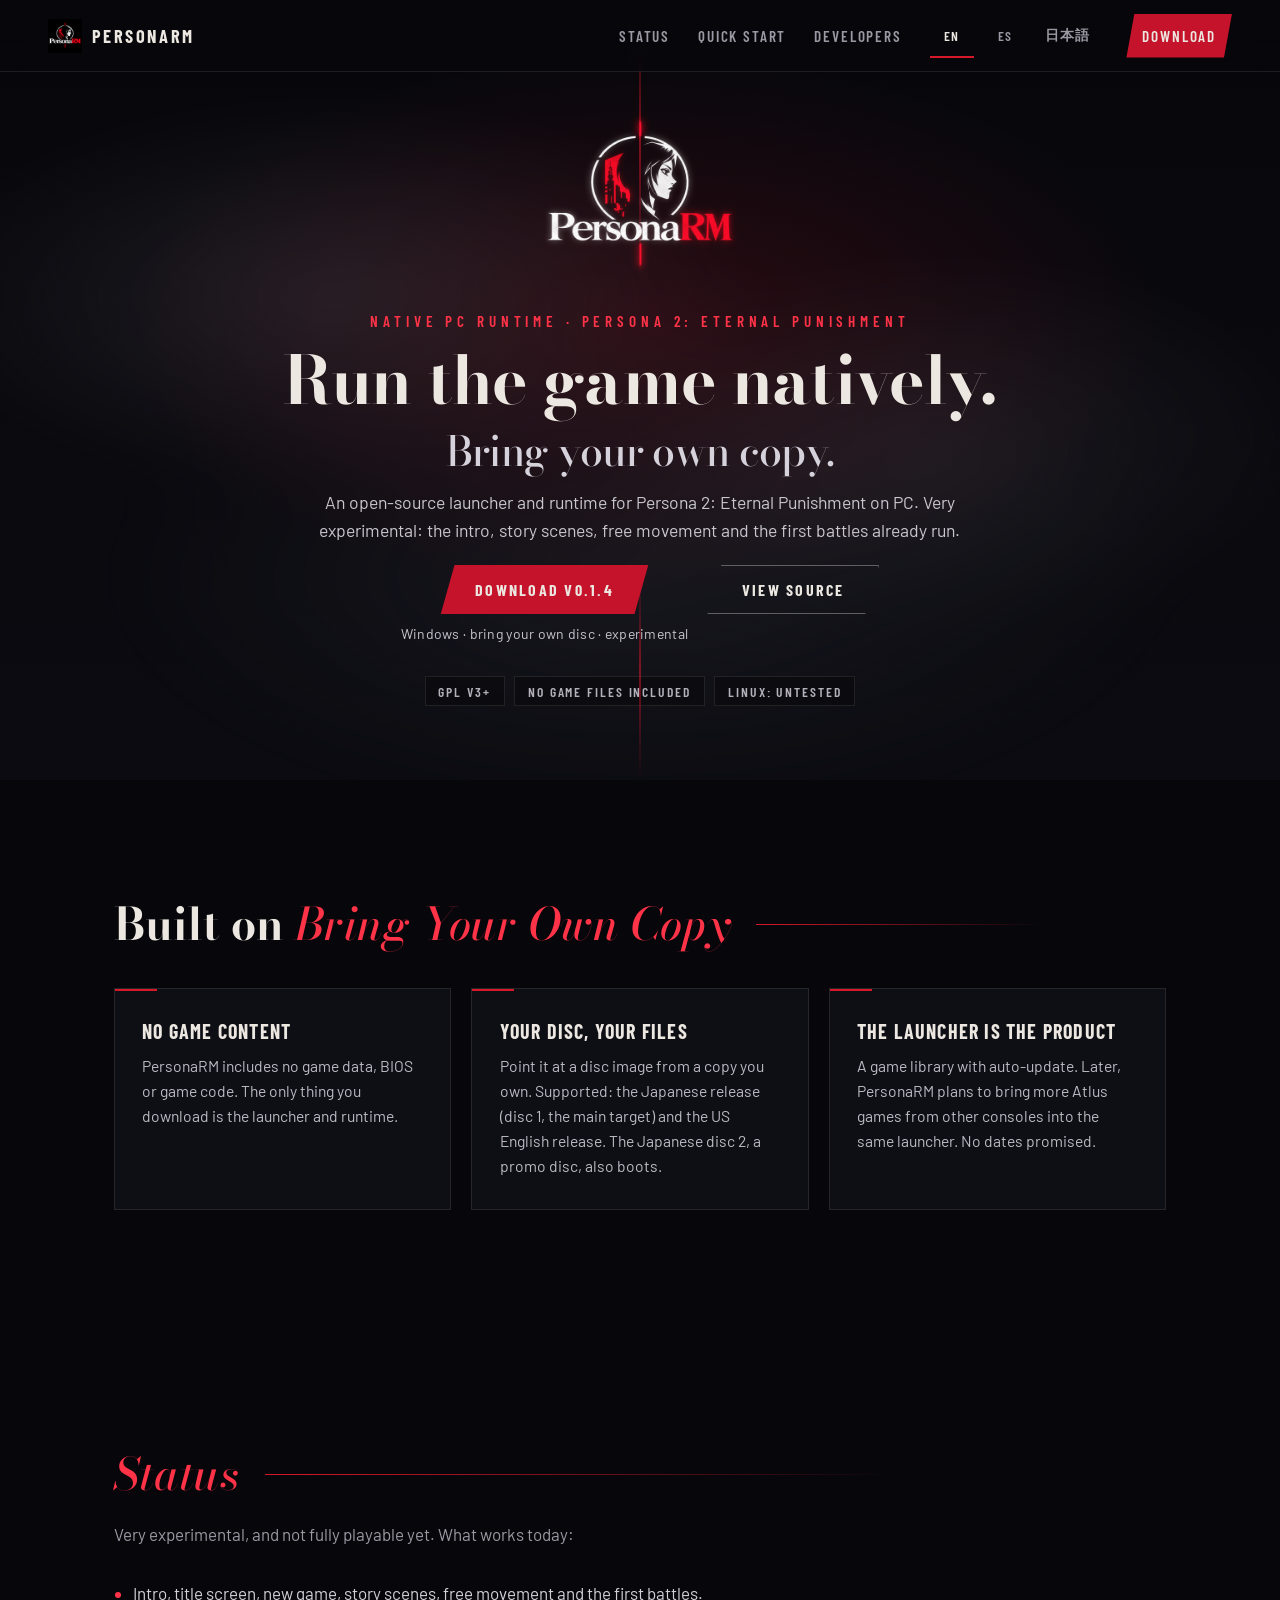
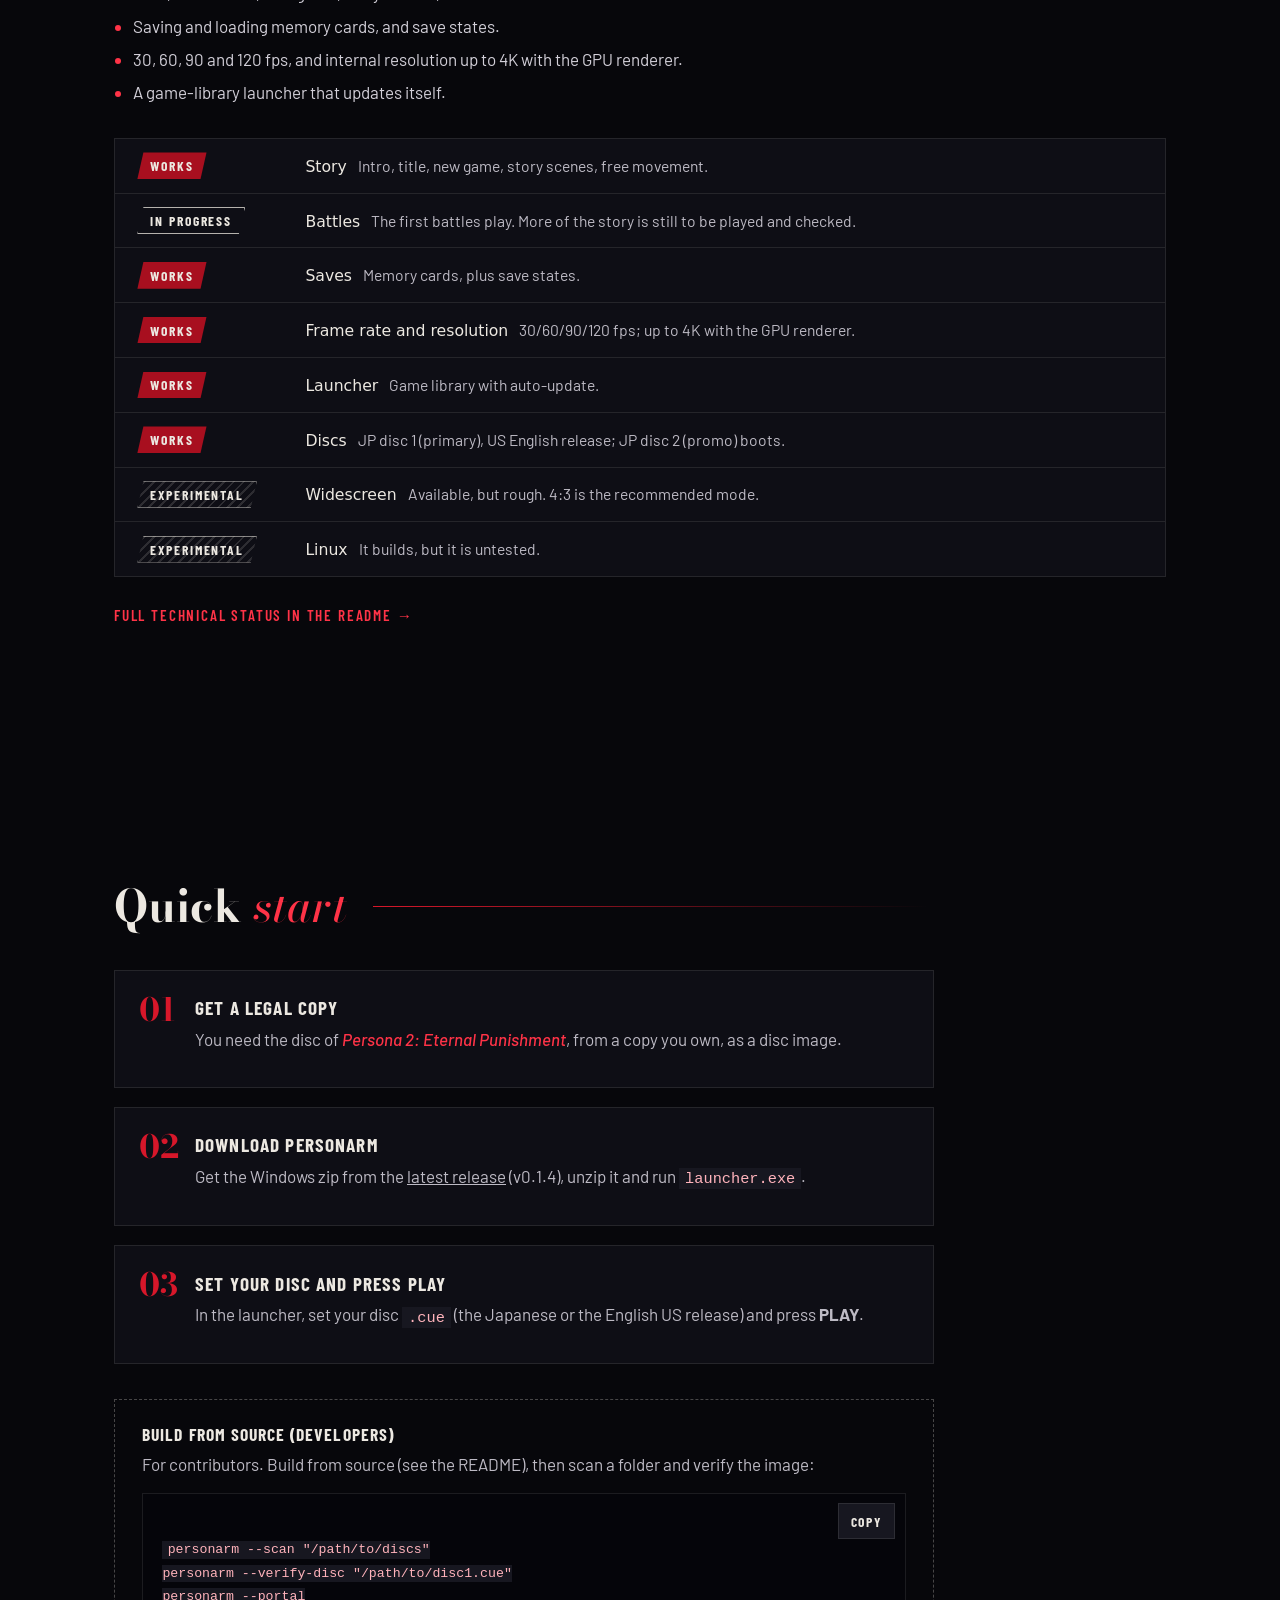
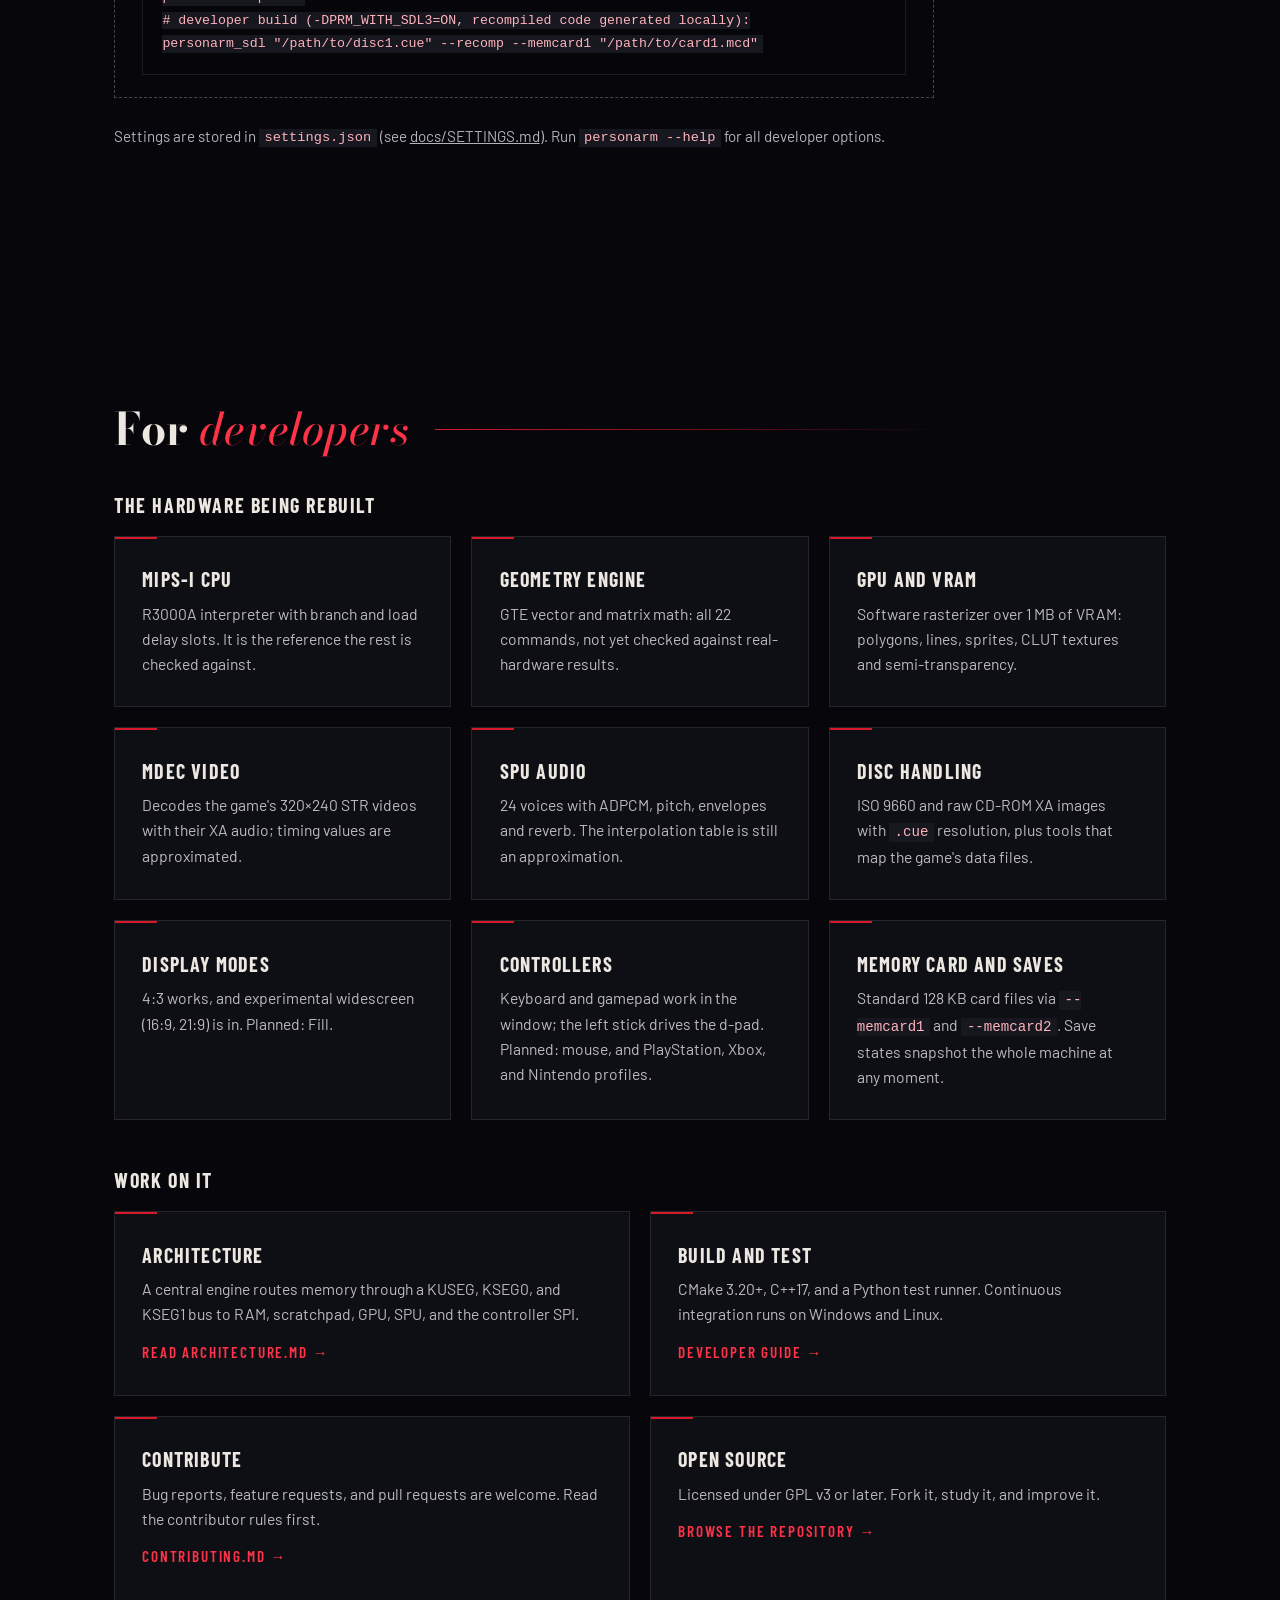
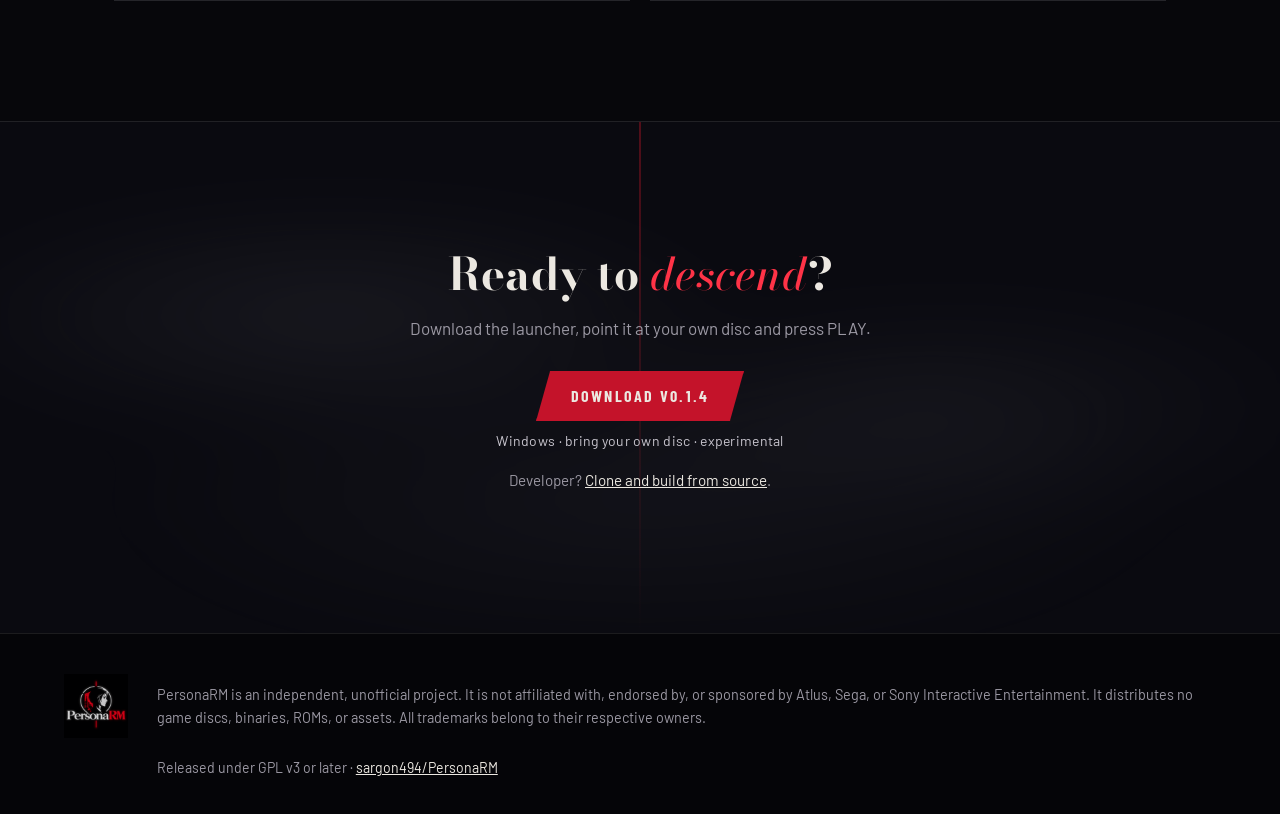
==== commit 6025b997: "site: download-first landing, distilled status, hero logo fix, curtain motion Co-Authored-By: Claude" ====
--- a/site/index.html
+++ b/site/index.html
@@ -8,11 +8,19 @@
     <meta name="description"
         content="PersonaRM is an open-source native PC runtime and launcher for Persona 2: Eternal Punishment. Bring your own copy." />
     <meta name="theme-color" content="#07070b" />
-    <link rel="icon" href="assets/logo.png" />
+    <link rel="icon" href="assets/logo-96.png" />
+    <link rel="canonical" href="https://sargon494.github.io/PersonaRM/" />
+    <meta property="og:type" content="website" />
+    <meta property="og:url" content="https://sargon494.github.io/PersonaRM/" />
     <meta property="og:title" content="PersonaRM" />
     <meta property="og:description"
         content="Native PC runtime for Persona 2: Eternal Punishment. Bring your own copy." />
-    <meta property="og:image" content="assets/logo.png" />
+    <meta property="og:image" content="https://sargon494.github.io/PersonaRM/assets/logo.png" />
+    <meta name="twitter:card" content="summary" />
+    <meta name="twitter:title" content="PersonaRM" />
+    <meta name="twitter:description"
+        content="Native PC runtime for Persona 2: Eternal Punishment. Bring your own copy." />
+    <meta name="twitter:image" content="https://sargon494.github.io/PersonaRM/assets/logo.png" />
     <link rel="preconnect" href="https://fonts.googleapis.com" />
     <link rel="preconnect" href="https://fonts.gstatic.com" crossorigin />
     <link
@@ -31,20 +39,21 @@
 
     <header class="topbar">
         <a class="brand" href="#top" aria-label="PersonaRM home">
-            <img src="assets/logo.png" alt="" width="34" height="34" />
+            <img src="assets/logo-96.png" alt="" width="34" height="34" />
             <span>PersonaRM</span>
         </a>
         <nav aria-label="Primary">
-            <a href="#features">Features</a>
-            <a href="#status">Status</a>
-            <a href="#start">Quick start</a>
-            <a href="#developers">Developers</a>
+            <span class="links">
+                <a href="#status">Status</a>
+                <a href="#start">Quick start</a>
+                <a href="#developers">Developers</a>
+            </span>
             <span class="lang" role="group" aria-label="Language">
                 <a class="lang-link" href="index.html" hreflang="en" lang="en" aria-current="true">EN</a>
                 <a class="lang-link" href="es/index.html" hreflang="es" lang="es">ES</a>
                 <a class="lang-link" href="ja/index.html" hreflang="ja" lang="ja">日本語</a>
             </span>
-            <a class="nav-cta" href="https://github.com/sargon494/PersonaRM">GitHub</a>
+            <a class="nav-cta" href="https://github.com/sargon494/PersonaRM/releases/latest">Download</a>
         </nav>
     </header>
 
@@ -54,25 +63,24 @@
         <section class="hero" id="top">
             <div class="smoke" aria-hidden="true"></div>
             <div class="hero-inner">
-                <img class="hero-logo" src="assets/logo.png" alt="PersonaRM logo" />
+                <img class="hero-logo" src="assets/logo-480.png" alt="PersonaRM logo" width="480" height="480" />
                 <p class="eyebrow">Native PC runtime · Persona 2: Eternal Punishment</p>
-                <h1>Run the game natively. <span>Bring your own copy.</span></h1>
+                <h1><span class="l1">Run the game natively.</span> <span class="l2">Bring your own copy.</span></h1>
                 <p class="lead">
-                    PersonaRM is an open-source runtime and launcher for Windows and Linux, in
-                    active development. It rebuilds the PlayStation 1 hardware the game needs.
-                    Not fully playable yet, but the game's real executable already plays its intro, shows the
-                    title screen and, on a new game, reaches free movement of the player character and the
-                    main menu, in an optional SDL3 window, with music and sound effects.
+                    An open-source launcher and runtime for Persona 2: Eternal Punishment on PC. Very experimental:
+                    the intro, story scenes, free movement and the first battles already run.
                 </p>
                 <div class="actions">
-                    <a class="btn btn-primary" href="#start">Get started</a>
+                    <div class="dl">
+                        <a class="btn btn-primary" href="https://github.com/sargon494/PersonaRM/releases/latest">Download v0.1.4</a>
+                        <small>Windows · bring your own disc · experimental</small>
+                    </div>
                     <a class="btn" href="https://github.com/sargon494/PersonaRM">View source</a>
                 </div>
                 <ul class="chips" aria-label="Project facts">
                     <li>GPL v3+</li>
-                    <li>Windows · Linux</li>
-                    <li>C++17</li>
                     <li>No game files included</li>
+                    <li>Linux: untested</li>
                 </ul>
             </div>
         </section>
@@ -80,76 +88,23 @@
         <!-- PRINCIPLES -->
         <section class="section principles" aria-labelledby="principles-title">
             <header class="section-head reveal">
-                <span class="num">01</span>
                 <h2 id="principles-title">Built on <em>Bring Your Own Copy</em></h2>
             </header>
             <div class="grid three">
                 <article class="card reveal">
                     <h3>No game content</h3>
-                    <p>PersonaRM contains no game binaries, ROMs, or assets. The runtime is the only thing you download.
-                    </p>
+                    <p>PersonaRM includes no game data, BIOS or game code. The only thing you download is the launcher
+                        and runtime.</p>
                 </article>
                 <article class="card reveal">
                     <h3>Your disc, your files</h3>
-                    <p>Point PersonaRM at a disc image from a copy you own: <code>.cue/.bin</code>, <code>.iso</code>,
-                        or <code>.img</code>.</p>
-                </article>
-                <article class="card reveal">
-                    <h3>Enhancements</h3>
-                    <p>Save states (F5 / F8, ten slots), hold-to-fast-forward up to 16×, and experimental widescreen
-                        work now; controller glyphs come next.</p>
-                </article>
-            </div>
-        </section>
-
-        <!-- FEATURES -->
-        <section class="section" id="features" aria-labelledby="features-title">
-            <header class="section-head reveal">
-                <span class="num">02</span>
-                <h2 id="features-title">Hardware, <em>being rebuilt</em></h2>
-            </header>
-            <div class="grid features">
-                <article class="feature reveal">
-                    <h3>MIPS-I CPU</h3>
-                    <p>R3000A interpreter with branch and load delay slots. It is the reference the rest is checked
-                        against.</p>
-                </article>
-                <article class="feature reveal">
-                    <h3>Geometry engine</h3>
-                    <p>GTE vector and matrix math: all 22 commands, not yet checked against real-hardware results.</p>
-                </article>
-                <article class="feature reveal">
-                    <h3>GPU and VRAM</h3>
-                    <p>Software rasterizer over 1 MB of VRAM: polygons, lines, sprites, CLUT textures and
-                        semi-transparency.</p>
-                </article>
-                <article class="feature reveal">
-                    <h3>MDEC video</h3>
-                    <p>Decodes the game's 320×240 STR videos with their XA audio; timing values are approximated.</p>
-                </article>
-                <article class="feature reveal">
-                    <h3>SPU audio</h3>
-                    <p>24 voices with ADPCM, pitch, envelopes and reverb. The interpolation table is still an
-                        approximation.</p>
-                </article>
-                <article class="feature reveal">
-                    <h3>Disc handling</h3>
-                    <p>ISO 9660 and raw CD-ROM XA images with <code>.cue</code> resolution, plus tools that map the
-                        game's data files.</p>
-                </article>
-                <article class="feature reveal">
-                    <h3>Display modes</h3>
-                    <p>4:3 works, and experimental widescreen (16:9, 21:9) is in. Planned: Fill.</p>
-                </article>
-                <article class="feature reveal">
-                    <h3>Controllers</h3>
-                    <p>Keyboard and gamepad work in the window; the left stick drives the d-pad. Planned: mouse, and
-                        PlayStation, Xbox, and Nintendo profiles.</p>
-                </article>
-                <article class="feature reveal">
-                    <h3>Memory card and saves</h3>
-                    <p>Standard 128 KB card files via <code>--memcard1</code> and <code>--memcard2</code>. Disc 1 saves
-                        and CONTINUE work, and save states snapshot the whole machine at any moment.</p>
+                    <p>Point it at a disc image from a copy you own. Supported: the Japanese release (disc 1, the main
+                        target) and the US English release. The Japanese disc 2, a promo disc, also boots.</p>
+                </article>
+                <article class="card reveal">
+                    <h3>The launcher is the product</h3>
+                    <p>A game library with auto-update. Later, PersonaRM plans to bring more Atlus games from other
+                        consoles into the same launcher. No dates promised.</p>
                 </article>
             </div>
         </section>
@@ -157,221 +112,137 @@
         <!-- STATUS -->
         <section class="section" id="status" aria-labelledby="status-title">
             <header class="section-head reveal">
-                <span class="num">03</span>
-                <h2 id="status-title">Project <em>status</em></h2>
+                <h2 id="status-title"><em>Status</em></h2>
             </header>
-            <p class="intro reveal">PersonaRM is in active development and not playable yet. The plan:
-                get the CPU provably correct, finish the machine core, boot the game, then compile its code ahead of
-                time.</p>
-            <p class="intro reveal"><strong>Current phase: making the game as playable as possible from user
-                    reports.</strong> The first public releases are out (see Quick start). The CPU and the machine core
-                are done. Step 3, first boot, continues for playing further: on JP disc 1 the first battle is reached
-                and won from a save at the school, with no emulator bugs on that path, and several battles played by
-                hand showed no glitches. The lightweight launcher (Rust + egui) is out: it starts the game with these
-                settings and updates itself from GitHub Releases. Disc 1 plays its intro with sound, shows the title
-                screen and, on a new game, reaches free
-                movement and the main menu. The boot matches the PCSX-Redux reference emulator up to the first
-                overlay loads. Music and sound effects now play, with the SPU on emulated time. The recompiler now
-                covers
-                overlays too, each validated by a hash of its code in RAM, with the interpreter as fallback. On disc 1
-                it
-                runs essentially 100% of instructions as native code, and the trace still matches the interpreter
-                exactly
-                up to free movement. Device timing now advances lazily, with exact results: on a fast PC the interpreter
-                went from about 74 to 129 fps, and the recompiled mode from about 100 to 370 fps. Memory cards work:
-                standard 128 KB <code>.mcd</code> files via <code>--memcard1</code> and <code>--memcard2</code>. On disc
-                1 the game saves from the main menu, and after a reboot CONTINUE loads the save. The SDL3 window can run
-                the recompiled mode (<code>--recomp</code>) with memory cards, as a developer build. Mods: a first
-                version of texture dump and replacement is in the SDL3 window (<code>--texture-dump</code> and
-                <code>--mods</code>; see the mods row in the status table). The game's text system has been located:
-                dialogue uses the game's own 16-bit character codes in event banks, drawn with a 12x12 font, and text
-                speed is a single setting in the main executable. The faster-text option is in:
-                <code>personarm_sdl --text-speed normal|fast|instant</code> (or <code>gameplay.text_speed</code> in a
-                mod manifest). It is built on a small, game-agnostic gameplay-patch layer: patches are applied when the
-                game writes a given memory word, guarded by the expected bytes. The first dialogue line takes 138 frames
-                to appear at normal, 48 at fast and 6 at instant. Disc 1 only for now. Disc 2, the Sumaru TV Special
-                Preview Disc, now boots and runs: it is a promotional TV-channel disc with ATLUS and channel videos and
-                a newspaper TV listing, and each programme is a short in-engine scene with dialogue (a weather report, a
-                variety show, Igor in the Velvet Room). Its interpreter and recompiled modes match exactly, with about
-                99.99% of instructions running as native code. The US release (SLUS-01158) boots to free movement and
-                the main menu with English text, and its recompiled mode matches the interpreter. The JP release is
-                still the primary target; the future launcher will let you pick English by booting the US disc. A
-                settings file (<code>settings.json</code>, see <a
-                    href="https://github.com/sargon494/PersonaRM/blob/main/docs/SETTINGS.md">docs/SETTINGS.md</a>)
-                covers window mode and scale, integer scaling, aspect, vsync, fps target, internal resolution, volume
-                and mute, key and pad remapping, save folder, per-game options and pause on focus loss; command-line
-                flags override it. Internal resolution (<code>--resolution-scale 1-4</code>) runs 2x in real time on the
-                software rasterizer; the GPU renderer (<code>--renderer gpu</code>) runs 1 to 9x and also works with
-                frame interpolation. The <code>p2text</code> tool extracts and reinserts field dialogue (<a
-                    href="https://github.com/sargon494/PersonaRM/blob/main/docs/TRANSLATION_TOOLS.md">docs/TRANSLATION_TOOLS.md</a>);
-                it round-trips all of disc 1 with 0 failures. With file mods (<a
-                    href="https://github.com/sargon494/PersonaRM/blob/main/docs/MOD_FILES.md">docs/MOD_FILES.md</a>),
-                edited dialogue now shows in the running game, verified on the shrine scene. Translations ship only as
-                patches, never as game text. Recent additions: the menu cursor and UI labels on JP disc 1 are visible
-                again (a GPU reset no longer wipes video memory); the gamepad's left stick drives the d-pad, and button
-                presses are logged; <code>--record-input</code> records a play session as a replayable input script (the
-                replay is byte-identical from the same starting state); widescreen (<code>--widescreen 16:9</code> or
-                <code>21:9</code>) is experimental; the GPU renderer (<code>--renderer gpu</code>) runs at up to 9x (4K)
-                or auto; save states (F5 / F8) and hold-to-fast-forward are in; <code>p2text</code> warns when a
-                translated line overflows the 288 px dialogue window. Next: widescreen polish, smoother 90 and 120 fps
-                pacing, and more of the story played and checked.</p>
-            <div class="status-table reveal" role="table" aria-label="Subsystem status">
-                <div class="row head" role="row"><span role="columnheader">Subsystem</span><span
-                        role="columnheader">Status</span></div>
-                <div class="row" role="row"><span role="cell">Launcher (Rust + egui)</span><span role="cell"
-                        class="tag ok">Settings for language, frame rate (30/60/90/120), renderer, resolution,
-                        widescreen, window mode, volume, text speed, save folder and pause on focus loss. Plays the game
-                        with no console window and hides while you play. Auto-update from GitHub Releases: SHA-256
-                        checked, never touches settings, saves or memory cards</span></div>
-                <div class="row" role="row"><span role="cell">Disc reader and PS-X EXE loader</span><span role="cell"
-                        class="tag ok">Implemented</span></div>
-                <div class="row" role="row"><span role="cell">Static analysis tools</span><span role="cell"
-                        class="tag ok">Implemented</span></div>
-                <div class="row" role="row"><span role="cell">MIPS-I CPU interpreter</span><span role="cell"
-                        class="tag ok">Conformance suite passing</span></div>
-                <div class="row" role="row"><span role="cell">GTE and GPU rasterizer</span><span role="cell"
-                        class="tag ok">Implemented</span></div>
-                <div class="row" role="row"><span role="cell">MDEC video and XA audio</span><span role="cell"
-                        class="tag progress">Wired in, timing approximated</span></div>
-                <div class="row" role="row"><span role="cell">SPU audio</span><span role="cell"
-                        class="tag progress">Music and sound effects play; interpolation approximated</span></div>
-                <div class="row" role="row"><span role="cell">BIOS HLE and kernel events</span><span role="cell"
-                        class="tag ok">Implemented</span></div>
-                <div class="row" role="row"><span role="cell">Interrupts, VBlank and timers</span><span role="cell"
-                        class="tag ok">Implemented</span></div>
-                <div class="row" role="row"><span role="cell">DMA, CD-ROM and SPU</span><span role="cell"
-                        class="tag ok">Wired into the bus</span></div>
-                <div class="row" role="row"><span role="cell">Real-game boot</span><span role="cell"
-                        class="tag progress">Disc 1: free movement and main menu; the menu cursor and UI labels on JP
-                        disc 1 are visible again (a GPU reset no longer wipes video memory); a first battle reached and
-                        won from a school save, with no emulator bugs on that path; disc 2 (Sumaru TV Special Preview
-                        Disc) boots and runs</span></div>
-                <div class="row" role="row"><span role="cell">Static recompiler</span><span role="cell"
-                        class="tag progress">v0: function-level C++ generation, synthetic G2 passing; overlays covered
-                        (code-hash checked); not yet playable end to end</span></div>
-                <div class="row" role="row"><span role="cell">Memory cards and saves</span><span role="cell"
-                        class="tag ok">Works: 128 KB .mcd cards; disc 1 saves and CONTINUE</span></div>
-                <div class="row" role="row"><span role="cell">Mods: texture dump and replacement</span><span role="cell"
-                        class="tag progress">First version; texture mods are in the SDL3 window only, off by default.
-                        <code>--texture-dump</code> saves each texture uploaded to video memory as PNG (once per content
-                        hash); <code>--mods</code> draws replacement PNGs from <code>mods/&lt;name&gt;/textures/</code>
-                        (optional <code>manifest.json</code> priority). Output stays at native resolution; palette
-                        variants share one PNG; textures uploaded in pieces give one PNG per piece. Mods must contain
-                        only the modder's own images, never original game files. File mods
-                        (<code>files/Fnnnn.BIN</code>): a mod can replace a whole disc file, and the running game loads
-                        it instead of the disc copy; the file may grow. Works with <code>--mods</code> in
-                        <code>personarm --boot</code> and <code>personarm_sdl</code>, on JP disc 1 and the US release,
-                        in interpreter and recompiled modes. With no mods active, output is byte-identical. See <a
-                            href="https://github.com/sargon494/PersonaRM/blob/main/docs/MOD_FILES.md">docs/MOD_FILES.md</a></span>
-                </div>
-                <div class="row" role="row"><span role="cell">Text speed option</span><span role="cell"
-                        class="tag progress">Disc 1 only; <code>--text-speed</code> takes normal, fast or instant (or
-                        <code>gameplay.text_speed</code> in a mod manifest). Built on a small, game-agnostic
-                        gameplay-patch layer. The first dialogue line takes 138 frames to appear at normal, 48 at fast
-                        and 6 at instant</span></div>
-                <div class="row" role="row"><span role="cell">Window, input and audio (SDL3)</span><span role="cell"
-                        class="tag progress">Works; the gamepad's left stick drives the d-pad and button presses are
-                        logged; full SPU and CD/XA mix in the window; runs with --recomp and --memcard1/2; optional
-                        frame interpolation (off by default)</span></div>
-                <div class="row" role="row"><span role="cell">US release (SLUS-01158)</span><span role="cell"
-                        class="tag progress">Boots to free movement and the main menu with English text; recompiled mode
-                        matches the interpreter. The JP release remains the primary target</span></div>
-                <div class="row" role="row"><span role="cell">Settings file (<code>settings.json</code>)</span><span
-                        role="cell" class="tag progress">In the per-user config folder, or given with
-                        <code>--settings</code>; command-line flags override it. <code>fps_target</code> 30, 60, 90 and
-                        120 all work; <code>language</code> is stored only</span></div>
-                <div class="row" role="row"><span role="cell">Internal resolution
-                        (<code>--resolution-scale</code>)</span><span role="cell" class="tag progress">1 to 4 on the
-                        software renderer, 1 to 9 or <code>auto</code> on the GPU renderer, or
-                        <code>video.resolution_scale</code> in the settings file. 2x runs in real time on the software
-                        rasterizer; the GPU renderer (<code>--renderer gpu</code>, see below) also works with frame
-                        interpolation</span></div>
-                <div class="row" role="row"><span role="cell">Translation tools (<code>p2text</code>)</span><span
-                        role="cell" class="tag progress">Extracts and reinserts field dialogue; round-trips all of disc
-                        1 with 0 failures. With file mods, edited dialogue shows in the running game (JP disc 1,
-                        verified on the shrine scene). Translations ship only as patches. <code>p2text</code> warns when
-                        a translated line overflows the 288 px dialogue window; US glyph widths are read from the user's
-                        disc.</span></div>
-                <div class="row" role="row"><span role="cell">GPU renderer (<code>--renderer gpu</code>)</span><span
-                        role="cell" class="tag progress">On SDL_gpu (D3D12 on Windows; other platforms use the software
-                        renderer). Presents directly with no readback: about 8 ms per frame at 4x and about 11 ms at 9x
-                        (4K), against about 37 ms in software at 4x. Lines and the mask run on the GPU; works with
-                        widescreen and frame interpolation. Scale 1 to 9 or <code>auto</code>. Some features still fall
-                        back to the software renderer or are missing. See <a
-                            href="https://github.com/sargon494/PersonaRM/blob/main/docs/GPU_RENDERER.md">docs/GPU_RENDERER.md</a></span>
-                </div>
-                <div class="row" role="row"><span role="cell">Widescreen (<code>--widescreen</code>,
-                        <code>video.widescreen</code>)</span><span role="cell" class="tag progress">Experimental:
-                        <code>--widescreen 16:9</code> or <code>21:9</code> shows a wider 3D view. Dialogue, text and
-                        portraits over 3D keep 4:3; menus and FMV stay 4:3. Known issues: empty room edges are visible
-                        at the sides; sprite parts can separate, text can jitter, and fades can uncover the sides first.
-                        4:3 is the recommended mode. See <a
-                            href="https://github.com/sargon494/PersonaRM/blob/main/docs/WIDESCREEN.md">docs/WIDESCREEN.md</a></span>
-                </div>
-                <div class="row" role="row"><span role="cell">Save states and fast-forward</span><span role="cell"
-                        class="tag ok">F5 save, F8 load, F6/F7 slot. Deterministic. The memory card is never touched by
-                        states. A crash when loading a state saved with widescreen on is fixed;
-                        <code>personarm_sdl --load-state N</code> loads slot N at start. States load only in the build
-                        they were made with (not across releases); memory-card saves always carry over. Hold Tab or R3
-                        to fast-forward: up to 4x by default (<code>video.fast_forward_max</code>), 16x max</span></div>
-                <div class="row" role="row"><span role="cell">Input recording (<code>--record-input</code>)</span><span
-                        role="cell" class="tag ok">Records a play session as a replayable input script; the replay is
-                        byte-identical from the same starting state</span></div>
-            </div>
+            <p class="intro reveal">Very experimental, and not fully playable yet. What works today:</p>
+            <ul class="today reveal">
+                <li>Intro, title screen, new game, story scenes, free movement and the first battles.</li>
+                <li>Saving and loading memory cards, and save states.</li>
+                <li>30, 60, 90 and 120 fps, and internal resolution up to 4K with the GPU renderer.</li>
+                <li>A game-library launcher that updates itself.</li>
+            </ul>
+            <ul class="status-list reveal" aria-label="Status by area">
+                <li><span class="chip works">Works</span>
+                    <p><strong>Story</strong> Intro, title, new game, story scenes, free movement.</p>
+                </li>
+                <li><span class="chip progress">In progress</span>
+                    <p><strong>Battles</strong> The first battles play. More of the story is still to be played and
+                        checked.</p>
+                </li>
+                <li><span class="chip works">Works</span>
+                    <p><strong>Saves</strong> Memory cards, plus save states.</p>
+                </li>
+                <li><span class="chip works">Works</span>
+                    <p><strong>Frame rate and resolution</strong> 30/60/90/120 fps; up to 4K with the GPU renderer.</p>
+                </li>
+                <li><span class="chip works">Works</span>
+                    <p><strong>Launcher</strong> Game library with auto-update.</p>
+                </li>
+                <li><span class="chip works">Works</span>
+                    <p><strong>Discs</strong> JP disc 1 (primary), US English release; JP disc 2 (promo) boots.</p>
+                </li>
+                <li><span class="chip experimental">Experimental</span>
+                    <p><strong>Widescreen</strong> Available, but rough. 4:3 is the recommended mode.</p>
+                </li>
+                <li><span class="chip experimental">Experimental</span>
+                    <p><strong>Linux</strong> It builds, but it is untested.</p>
+                </li>
+            </ul>
+            <p class="fine reveal"><a class="link" href="https://github.com/sargon494/PersonaRM#readme">Full technical
+                    status in the README →</a></p>
         </section>
 
         <!-- QUICK START -->
         <section class="section" id="start" aria-labelledby="start-title">
             <header class="section-head reveal">
-                <span class="num">04</span>
                 <h2 id="start-title">Quick <em>start</em></h2>
             </header>
-            <div class="notice reveal">
-                <strong>Early builds.</strong> You need your own disc image; the release contains no game data, BIOS or
-                game code. The developer commands below manage disc images and
-                configuration for development.
-            </div>
             <ol class="steps">
                 <li class="reveal">
                     <h3>Get a legal copy</h3>
-                    <p>You need the disc of <em>Persona 2: Eternal Punishment</em>, from a copy you own.</p>
+                    <p>You need the disc of <em>Persona 2: Eternal Punishment</em>, from a copy you own, as a disc image.
+                    </p>
                 </li>
                 <li class="reveal">
                     <h3>Download PersonaRM</h3>
-                    <p>Download the latest zip from <a href="https://github.com/sargon494/PersonaRM/releases">GitHub
-                            Releases</a> (v0.1.4), unzip it and run <code>launcher.exe</code>.</p>
+                    <p>Get the Windows zip from the <a href="https://github.com/sargon494/PersonaRM/releases/latest">latest
+                            release</a> (v0.1.4), unzip it and run <code>launcher.exe</code>.</p>
                 </li>
                 <li class="reveal">
                     <h3>Set your disc and press PLAY</h3>
-                    <p>In the launcher, set your disc <code>.cue</code> (the Japanese and/or the English US release) and
+                    <p>In the launcher, set your disc <code>.cue</code> (the Japanese or the English US release) and
                         press <strong>PLAY</strong>.</p>
                 </li>
-                <li class="reveal">
-                    <h3>For developers</h3>
-                    <p>Build from source (see the README), then scan a folder and verify the image:</p>
-                    <div class="code">
-                        <pre><code>personarm --scan "/path/to/discs"
+            </ol>
+            <div class="devblock reveal">
+                <h3>Build from source (developers)</h3>
+                <p>For contributors. Build from source (see the README), then scan a folder and verify the image:</p>
+                <div class="code">
+                    <pre><code>personarm --scan "/path/to/discs"
 personarm --verify-disc "/path/to/disc1.cue"
 personarm --portal
 # developer build (-DPRM_WITH_SDL3=ON, recompiled code generated locally):
 personarm_sdl "/path/to/disc1.cue" --recomp --memcard1 "/path/to/card1.mcd"</code></pre>
-                        <button class="copy" type="button" aria-label="Copy commands">Copy</button>
-                    </div>
-                </li>
-            </ol>
-            <p class="fine reveal">Settings are stored in <code>personarm_config.json</code>. The SDL3 window also reads
-                <code>settings.json</code> (see <a
-                    href="https://github.com/sargon494/PersonaRM/blob/main/docs/SETTINGS.md">docs/SETTINGS.md</a>). Run
-                <code>personarm --help</code> for all options.
-            </p>
+                    <button class="copy" type="button" aria-label="Copy commands" data-copied="Copied"
+                        data-failed="Failed: select and copy">Copy</button>
+                </div>
+            </div>
+            <p class="fine reveal">Settings are stored in <code>settings.json</code> (see <a
+                    href="https://github.com/sargon494/PersonaRM/blob/main/docs/SETTINGS.md">docs/SETTINGS.md</a>).
+                Run <code>personarm --help</code> for all developer options.</p>
         </section>
 
         <!-- DEVELOPERS -->
         <section class="section" id="developers" aria-labelledby="dev-title">
             <header class="section-head reveal">
-                <span class="num">05</span>
                 <h2 id="dev-title">For <em>developers</em></h2>
             </header>
+            <h3 class="sub reveal">The hardware being rebuilt</h3>
+            <div class="grid features">
+                <article class="feature reveal">
+                    <h3>MIPS-I CPU</h3>
+                    <p>R3000A interpreter with branch and load delay slots. It is the reference the rest is checked
+                        against.</p>
+                </article>
+                <article class="feature reveal">
+                    <h3>Geometry engine</h3>
+                    <p>GTE vector and matrix math: all 22 commands, not yet checked against real-hardware results.</p>
+                </article>
+                <article class="feature reveal">
+                    <h3>GPU and VRAM</h3>
+                    <p>Software rasterizer over 1 MB of VRAM: polygons, lines, sprites, CLUT textures and
+                        semi-transparency.</p>
+                </article>
+                <article class="feature reveal">
+                    <h3>MDEC video</h3>
+                    <p>Decodes the game's 320×240 STR videos with their XA audio; timing values are approximated.</p>
+                </article>
+                <article class="feature reveal">
+                    <h3>SPU audio</h3>
+                    <p>24 voices with ADPCM, pitch, envelopes and reverb. The interpolation table is still an
+                        approximation.</p>
+                </article>
+                <article class="feature reveal">
+                    <h3>Disc handling</h3>
+                    <p>ISO 9660 and raw CD-ROM XA images with <code>.cue</code> resolution, plus tools that map the
+                        game's data files.</p>
+                </article>
+                <article class="feature reveal">
+                    <h3>Display modes</h3>
+                    <p>4:3 works, and experimental widescreen (16:9, 21:9) is in. Planned: Fill.</p>
+                </article>
+                <article class="feature reveal">
+                    <h3>Controllers</h3>
+                    <p>Keyboard and gamepad work in the window; the left stick drives the d-pad. Planned: mouse, and
+                        PlayStation, Xbox, and Nintendo profiles.</p>
+                </article>
+                <article class="feature reveal">
+                    <h3>Memory card and saves</h3>
+                    <p>Standard 128 KB card files via <code>--memcard1</code> and <code>--memcard2</code>. Save states
+                        snapshot the whole machine at any moment.</p>
+                </article>
+            </div>
+            <h3 class="sub reveal">Work on it</h3>
             <div class="grid two">
                 <article class="card reveal">
                     <h3>Architecture</h3>
@@ -407,15 +278,19 @@
         <section class="cta reveal">
             <div class="smoke" aria-hidden="true"></div>
             <h2>Ready to <em>descend</em>?</h2>
-            <p>Clone the repository, build it, and bring your own disc.</p>
-            <a class="btn btn-primary" href="https://github.com/sargon494/PersonaRM">Open on GitHub</a>
+            <p>Download the launcher, point it at your own disc and press PLAY.</p>
+            <div class="dl">
+                <a class="btn btn-primary" href="https://github.com/sargon494/PersonaRM/releases/latest">Download v0.1.4</a>
+                <small>Windows · bring your own disc · experimental</small>
+            </div>
+            <p class="dev-note">Developer? <a href="https://github.com/sargon494/PersonaRM">Clone and build from source</a>.</p>
         </section>
 
     </main>
 
     <footer class="footer">
         <div class="footer-inner">
-            <img src="assets/logo.png" alt="" width="64" height="64" />
+            <img src="assets/logo-192.png" alt="" width="64" height="64" />
             <p class="legal">
                 PersonaRM is an independent, unofficial project. It is not affiliated with, endorsed by, or sponsored by
                 Atlus, Sega, or Sony Interactive Entertainment. It distributes no game discs, binaries, ROMs, or assets.
@@ -429,4 +304,4 @@
     <script src="main.js"></script>
 </body>
 
-</html>+</html>
--- a/site/styles.css
+++ b/site/styles.css
@@ -11,6 +11,8 @@
     --red: #d7172a;
     --red-hi: #ff3347;
     --red-deep: #6e0b14;
+    --red-btn: #c4132a; /* paper text on this is 4.95:1 (on --red it was 4.25:1) */
+    --ease: cubic-bezier(0.16, 1, 0.3, 1);
     --cut: polygon(14px 0, 100% 0, calc(100% - 14px) 100%, 0 100%);
     --display: "Bodoni Moda", "Didot", "Times New Roman", serif;
     --ui: "Barlow Condensed", "Arial Narrow", Arial, sans-serif;
@@ -23,7 +25,7 @@
 
 html {
     scroll-behavior: smooth;
-    scroll-padding-top: 80px;
+    scroll-padding-top: 84px;
 }
 
 body {
@@ -133,8 +135,8 @@
 
 .topbar .nav-cta {
     color: var(--paper);
-    background: var(--red);
-    padding: .4rem .9rem;
+    background: var(--red-btn);
+    padding: .5rem 1rem;
     clip-path: polygon(8px 0, 100% 0, calc(100% - 8px) 100%, 0 100%);
 }
 
@@ -143,24 +145,71 @@
 }
 
 @media (max-width: 680px) {
-    .topbar nav a:not(.nav-cta):not(.lang-link) {
-        display: none;
+    .topbar {
+        flex-wrap: wrap;
+        row-gap: 0;
+        padding-block: .4rem 0;
     }
 
     .topbar nav {
-        gap: .6rem;
+        display: contents;
+    }
+
+    /* compact anchor row under the brand row */
+    .topbar .links {
+        order: 4;
+        flex-basis: 100%;
+        justify-content: space-between;
+        border-top: 1px solid var(--line);
+        margin-top: .35rem;
+        padding-top: .1rem;
+    }
+
+    .topbar .links a {
+        min-height: 44px;
+        display: inline-flex;
+        align-items: center;
+        font-size: .9rem;
     }
 
     .topbar .lang {
-        gap: .45rem;
-    }
-
+        gap: .1rem;
+        margin-left: auto;
+    }
+
+    html {
+        scroll-padding-top: 120px;
+    }
+
+    .hero {
+        padding-top: 7.5rem;
+    }
 }
 
 @media (max-width: 480px) {
     .brand span {
         display: none; /* the logo link keeps its aria-label; frees room for the language switcher */
     }
+
+    .topbar {
+        padding-inline: 1rem;
+    }
+
+    .topbar .nav-cta {
+        padding-inline: .7rem;
+        letter-spacing: .04em;
+        margin-left: .4rem;
+    }
+
+    .topbar nav .lang-link {
+        min-width: 40px;
+        padding-inline: .3rem;
+    }
+}
+
+.topbar .links {
+    display: flex;
+    gap: clamp(.9rem, 2.2vw, 2rem);
 }
 
 .topbar .lang {
@@ -171,11 +220,23 @@
 .topbar nav .lang-link {
     font-size: .85rem;
     letter-spacing: .08em;
+    min-height: 44px; /* tap target */
+    min-width: 44px;
+    padding-inline: .5rem;
+    display: inline-flex;
+    align-items: center;
+    justify-content: center;
 }
 
 .topbar nav .lang-link[aria-current] {
     color: var(--paper);
-    border-bottom: 2px solid var(--red);
+    box-shadow: inset 0 -2px 0 var(--red);
+}
+
+.topbar .nav-cta {
+    min-height: 44px;
+    display: inline-flex;
+    align-items: center;
 }
 
 /* Japanese: the Latin faces have no kana/kanji; the page loads Noto JP only on /ja/ */
@@ -185,6 +246,10 @@
     --body: "Barlow", "Noto Sans JP", system-ui, "Yu Gothic", sans-serif;
 }
 
+:lang(ja) .eyebrow {
+    letter-spacing: .1em;
+}
+
 :lang(ja) em {
     font-style: normal;
 }
@@ -192,10 +257,10 @@
 /* ---------- Hero ---------- */
 .hero {
     position: relative;
-    min-height: 100vh;
+    min-height: min(100vh, 780px);
     display: grid;
     place-items: center;
-    padding: 7rem 1.5rem 5rem;
+    padding: 5rem 1.5rem 3.5rem;
     overflow: hidden;
     isolation: isolate;
     background:
@@ -211,6 +276,7 @@
     left: 50%;
     width: 2px;
     transform: translateX(-50%);
+    transform-origin: top;
     background: linear-gradient(to bottom, transparent, var(--red), transparent);
     opacity: .55;
     pointer-events: none;
@@ -224,6 +290,7 @@
 .hero::after {
     bottom: 0;
     height: 28%;
+    transform-origin: bottom;
 }
 
 .smoke {
@@ -255,14 +322,14 @@
     text-align: center;
     display: grid;
     justify-items: center;
-    gap: 1.1rem;
+    gap: .9rem;
 }
 
 .hero-logo {
-    width: min(440px, 78vw);
+    width: min(200px, 52vw);
     height: auto;
-    filter: drop-shadow(0 0 28px rgba(215, 23, 42, .25));
-    margin-bottom: .5rem;
+    /* the PNG has an opaque black ground; screen keeps only the light artwork */
+    mix-blend-mode: screen;
 }
 
 .eyebrow {
@@ -281,14 +348,17 @@
 
 .hero h1 span {
     display: block;
-    color: var(--muted);
+}
+
+.hero h1 .l2 {
+    color: #d6d2db;
     font-weight: 500;
     font-size: .62em;
     margin-top: .35em;
 }
 
 .lead {
-    max-width: 60ch;
+    max-width: 66ch;
     color: #c9c6cf;
     font-size: 1.1rem;
     margin: 0;
@@ -297,9 +367,30 @@
 .actions {
     display: flex;
     flex-wrap: wrap;
-    gap: .9rem;
+    gap: .9rem 1.2rem;
     justify-content: center;
-    margin-top: .6rem;
+    align-items: flex-start;
+    margin-top: .4rem;
+}
+
+.dl {
+    display: grid;
+    justify-items: center;
+    gap: .55rem;
+}
+
+.dl small {
+    color: #c9c6cf;
+    font-size: .875rem;
+    letter-spacing: .02em;
+}
+
+.dev-note {
+    font-size: .95rem;
+}
+
+.dev-note a {
+    color: var(--paper);
 }
 
 .btn {
@@ -321,9 +412,9 @@
 }
 
 .btn-primary {
-    background: var(--red);
-    border-color: var(--red);
-    color: #fff;
+    background: var(--red-btn);
+    border-color: var(--red-btn);
+    color: var(--paper);
 }
 
 .btn-primary:hover {
@@ -334,7 +425,7 @@
 .chips {
     list-style: none;
     padding: 0;
-    margin: 1.4rem 0 0;
+    margin: 1rem 0 0;
     display: flex;
     flex-wrap: wrap;
     justify-content: center;
@@ -345,7 +436,7 @@
     font: 600 .85rem var(--ui);
     letter-spacing: .14em;
     text-transform: uppercase;
-    color: var(--muted);
+    color: #b4b1bb;
     border: 1px solid var(--line);
     padding: .35rem .8rem;
     background: rgba(7, 7, 11, .5);
@@ -373,12 +464,6 @@
     background: linear-gradient(to right, var(--red), transparent 70%);
     align-self: center;
     margin-left: .5rem;
-}
-
-.num {
-    font: 700 1rem var(--ui);
-    letter-spacing: .2em;
-    color: var(--red-hi);
 }
 
 .section-head h2,
@@ -488,64 +573,113 @@
 }
 
 /* ---------- Status ---------- */
-.status-table {
+.today {
+    margin: 0 0 2rem;
+    padding-left: 1.2rem;
+    max-width: 64ch;
+    color: #d2cfd8;
+}
+
+.today li {
+    margin-bottom: .35rem;
+}
+
+.today li::marker {
+    color: var(--red-hi);
+}
+
+.status-list {
+    list-style: none;
+    margin: 0;
+    padding: 0;
     border: 1px solid var(--line);
     background: var(--ink-2);
 }
 
-.status-table .row {
+.status-list li {
     display: grid;
-    grid-template-columns: 1fr auto;
+    grid-template-columns: 9.5rem 1fr;
     gap: 1rem;
-    padding: .95rem 1.4rem;
+    align-items: center;
+    padding: .85rem 1.4rem;
     border-top: 1px solid var(--line);
-    align-items: center;
-}
-
-.status-table .row:first-child {
+}
+
+.status-list li:first-child {
     border-top: 0;
 }
 
-.status-table .head {
+.status-list p {
+    margin: 0;
+    color: #bdbac4;
+    font-size: .98rem;
+}
+
+.status-list strong {
+    color: var(--paper);
+    font-weight: 500;
+    margin-right: .5rem;
+}
+
+.chip {
+    position: relative;
+    overflow: hidden;
+    justify-self: start;
     font: 700 .85rem var(--ui);
-    letter-spacing: .2em;
-    text-transform: uppercase;
-    color: var(--muted);
-    background: var(--ink-3);
-}
-
-.tag {
-    font: 700 .82rem var(--ui);
     letter-spacing: .14em;
     text-transform: uppercase;
-    padding: .3rem .75rem;
+    padding: .3rem .8rem;
     clip-path: polygon(6px 0, 100% 0, calc(100% - 6px) 100%, 0 100%);
 }
 
-.tag.ok {
-    background: rgba(215, 23, 42, .18);
-    color: #ffb3bb;
-}
-
-.tag.progress {
-    background: rgba(255, 255, 255, .08);
-    color: var(--paper);
-}
-
-.tag.prototype {
-    background: rgba(255, 255, 255, .04);
-    color: var(--muted);
+/* distinguished by fill vs outline vs hatched outline, and by the word itself */
+.chip.works {
+    background: #a80f1f;
+    color: var(--paper);
+}
+
+.chip.progress {
+    background: transparent;
+    color: var(--paper);
+    box-shadow: inset 0 0 0 1px var(--paper);
+}
+
+.chip.experimental {
+    color: var(--paper);
+    box-shadow: inset 0 0 0 1px rgba(236, 232, 225, .55);
+    background-image: repeating-linear-gradient(135deg, transparent 0 5px, rgba(236, 232, 225, .14) 5px 7px);
+}
+
+.chip::after {
+    content: "";
+    position: absolute;
+    inset: 0;
+    background: linear-gradient(100deg, transparent 35%, rgba(255, 255, 255, .4) 50%, transparent 65%);
+    transform: translateX(-130%);
+    pointer-events: none;
+}
+
+.link {
+    font: 600 .95rem var(--ui);
+    letter-spacing: .12em;
+    text-transform: uppercase;
+    color: var(--red-hi);
+    text-decoration: none;
+}
+
+.link:hover {
+    text-decoration: underline;
+}
+
+@media (max-width: 680px) {
+    .status-list li {
+        grid-template-columns: 1fr;
+        gap: .5rem;
+        padding-inline: 1rem;
+    }
 }
 
 /* ---------- Quick start ---------- */
-.notice {
-    background: linear-gradient(90deg, rgba(215, 23, 42, .22), rgba(215, 23, 42, .04));
-    border-left: 3px solid var(--red);
-    padding: 1rem 1.3rem;
-    margin-bottom: 2.2rem;
-    color: #ebe6e6;
-}
-
 .steps {
     list-style: none;
     counter-reset: step;
@@ -586,6 +720,36 @@
     color: #bdbac4;
 }
 
+.devblock {
+    max-width: 820px;
+    margin-top: 2.2rem;
+    padding: 1.4rem 1.7rem;
+    border: 1px dashed rgba(236, 232, 225, .28);
+}
+
+.devblock h3 {
+    font: 700 1.1rem var(--ui);
+    letter-spacing: .06em;
+    text-transform: uppercase;
+    margin: 0 0 .4rem;
+}
+
+.devblock p {
+    margin: 0;
+    color: #bdbac4;
+}
+
+.sub {
+    font: 700 1.25rem var(--ui);
+    letter-spacing: .08em;
+    text-transform: uppercase;
+    margin: 0 0 1.2rem;
+}
+
+.grid.features + .sub {
+    margin-top: 3rem;
+}
+
 .code {
     position: relative;
     margin-top: .9rem;
@@ -595,7 +759,7 @@
 
 .code pre {
     margin: 0;
-    padding: 1.1rem 1.2rem 1.1rem;
+    padding: 2.8rem 1.2rem 1.1rem;
     overflow-x: auto;
     color: #e7e3ea;
     font-size: .92rem;
@@ -606,9 +770,11 @@
     position: absolute;
     top: .6rem;
     right: .6rem;
-    font: 700 .8rem var(--ui);
+    font: 700 .85rem var(--ui);
     letter-spacing: .14em;
     text-transform: uppercase;
+    min-height: 36px;
+    white-space: nowrap;
     background: var(--ink-3);
     color: var(--paper);
     border: 1px solid var(--line);
@@ -616,13 +782,18 @@
     cursor: pointer;
 }
 
+.code .copy.failed {
+    border-color: var(--red-hi);
+    color: #ffb3bb;
+}
+
 .code .copy:hover {
     border-color: var(--red-hi);
     color: #fff;
 }
 
 .fine {
-    color: var(--muted);
+    color: #b4b1bb;
     font-size: .95rem;
     margin-top: 1.6rem;
 }
@@ -713,16 +884,73 @@
     }
 }
 
-/* ---------- Reveal on scroll ---------- */
-.js .reveal {
-    opacity: 0;
-    transform: translateY(18px);
-    transition: opacity .7s ease, transform .7s ease;
-}
-
-.js .reveal.in {
-    opacity: 1;
-    transform: none;
+/* ---------- Motion: "curtain" ----------
+   Content is visible by default; every animation lives under no-preference and
+   uses only transform and opacity. */
+@media (prefers-reduced-motion: no-preference) {
+
+    /* Hero: the red rule draws in, then the copy rises in sequence (~1.1 s total). */
+    .hero::before,
+    .hero::after {
+        animation: rule .7s var(--ease) backwards;
+    }
+
+    .hero-logo,
+    .eyebrow,
+    .hero h1 .l1,
+    .hero h1 .l2,
+    .hero .lead,
+    .hero .actions,
+    .hero .chips {
+        animation: rise .45s var(--ease) backwards;
+    }
+
+    .hero-logo { animation-delay: .1s; }
+    .eyebrow { animation-delay: .25s; }
+    .hero h1 .l1 { animation-delay: .35s; }
+    .hero h1 .l2 { animation-delay: .45s; }
+    .hero .lead { animation-delay: .55s; }
+    .hero .actions { animation-delay: .65s; }
+    .hero .chips { animation-delay: .65s; }
+
+    @keyframes rule {
+        from { transform: translateX(-50%) scaleY(0); }
+    }
+
+    @keyframes rise {
+        from { opacity: 0; transform: translateY(16px); }
+    }
+
+    /* Scroll reveals; --d is a short per-batch stagger set by main.js (capped). */
+    .js .reveal {
+        opacity: 0;
+        transform: translateY(18px);
+        transition: opacity .6s var(--ease), transform .6s var(--ease);
+        transition-delay: var(--d, 0s);
+    }
+
+    .js .reveal.in {
+        opacity: 1;
+        transform: none;
+    }
+
+    /* Status chips: a short light sweep when the list scrolls in. */
+    .status-list.in .chip::after {
+        animation: sweep .7s var(--ease) forwards;
+        animation-delay: calc(var(--r, 0) * 60ms + .2s);
+    }
+
+    .status-list li:nth-child(2) { --r: 1; }
+    .status-list li:nth-child(3) { --r: 2; }
+    .status-list li:nth-child(4) { --r: 3; }
+    .status-list li:nth-child(5) { --r: 4; }
+    .status-list li:nth-child(6) { --r: 5; }
+    .status-list li:nth-child(7) { --r: 6; }
+    .status-list li:nth-child(8) { --r: 7; }
+
+    @keyframes sweep {
+        to { transform: translateX(130%); }
+    }
 }
 
 @media (prefers-reduced-motion: reduce) {
@@ -732,12 +960,6 @@
 
     .smoke {
         animation: none;
-    }
-
-    .reveal {
-        opacity: 1;
-        transform: none;
-        transition: none;
     }
 
     .btn,
@@ -745,4 +967,10 @@
     .feature {
         transition: none;
     }
-}+}
+
+/* ES/JA first lines run longer; keep h1 line 1 on one line so the CTA stays in the fold */
+:lang(es) .hero h1,
+:lang(ja) .hero h1 {
+    font-size: clamp(2rem, 3.6vw, 3.1rem);
+}
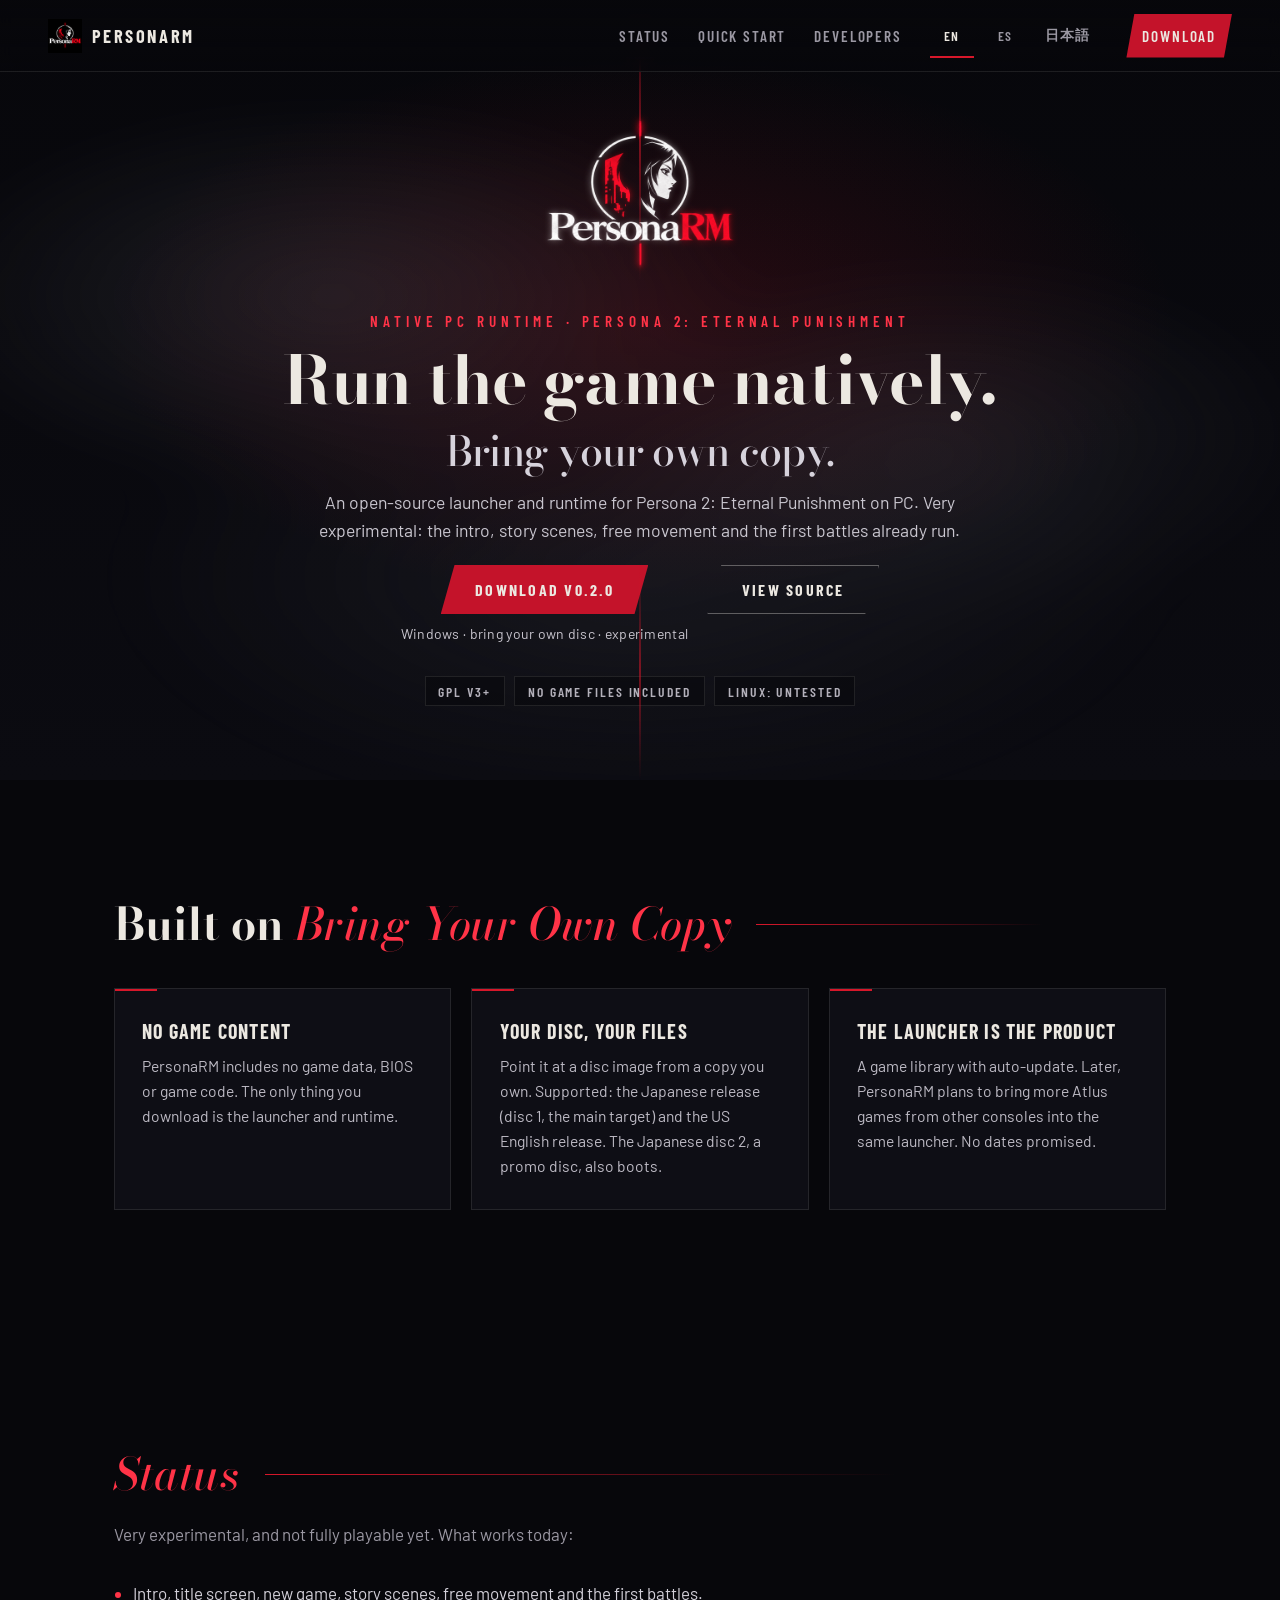
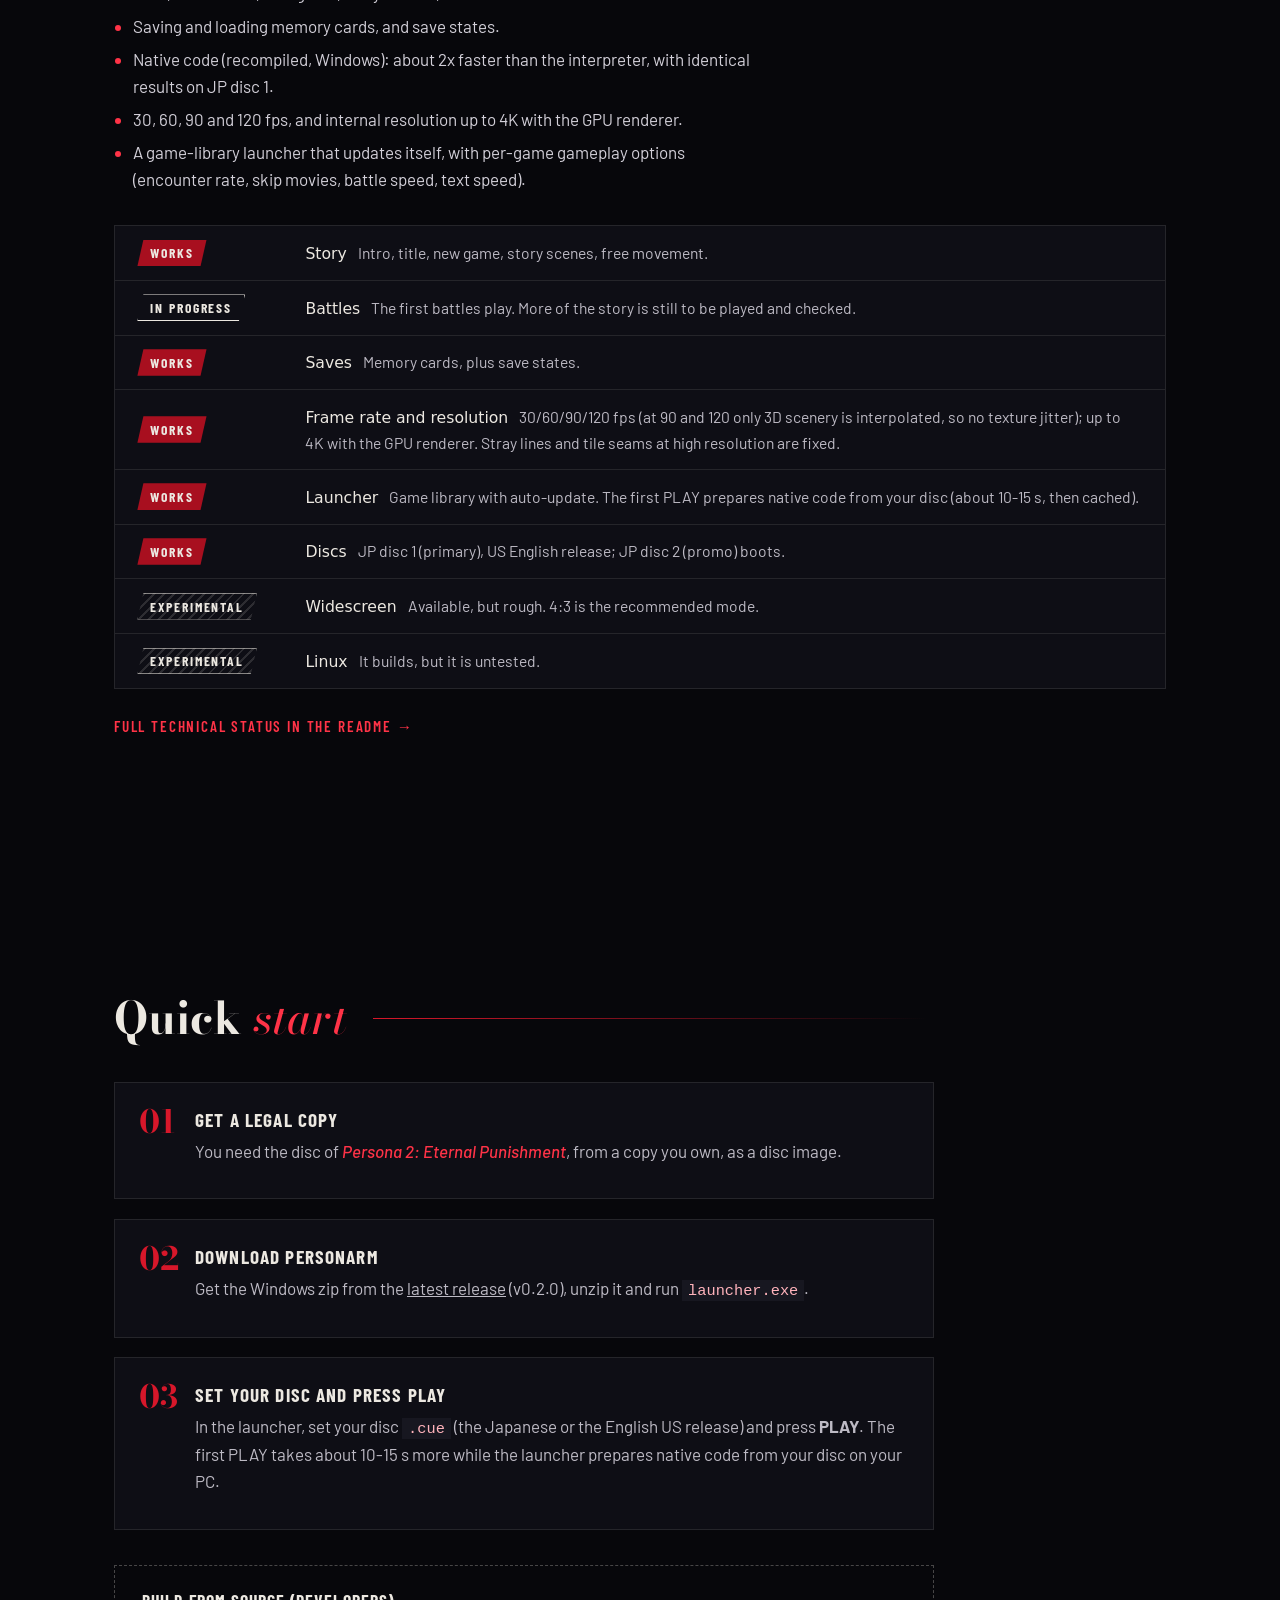
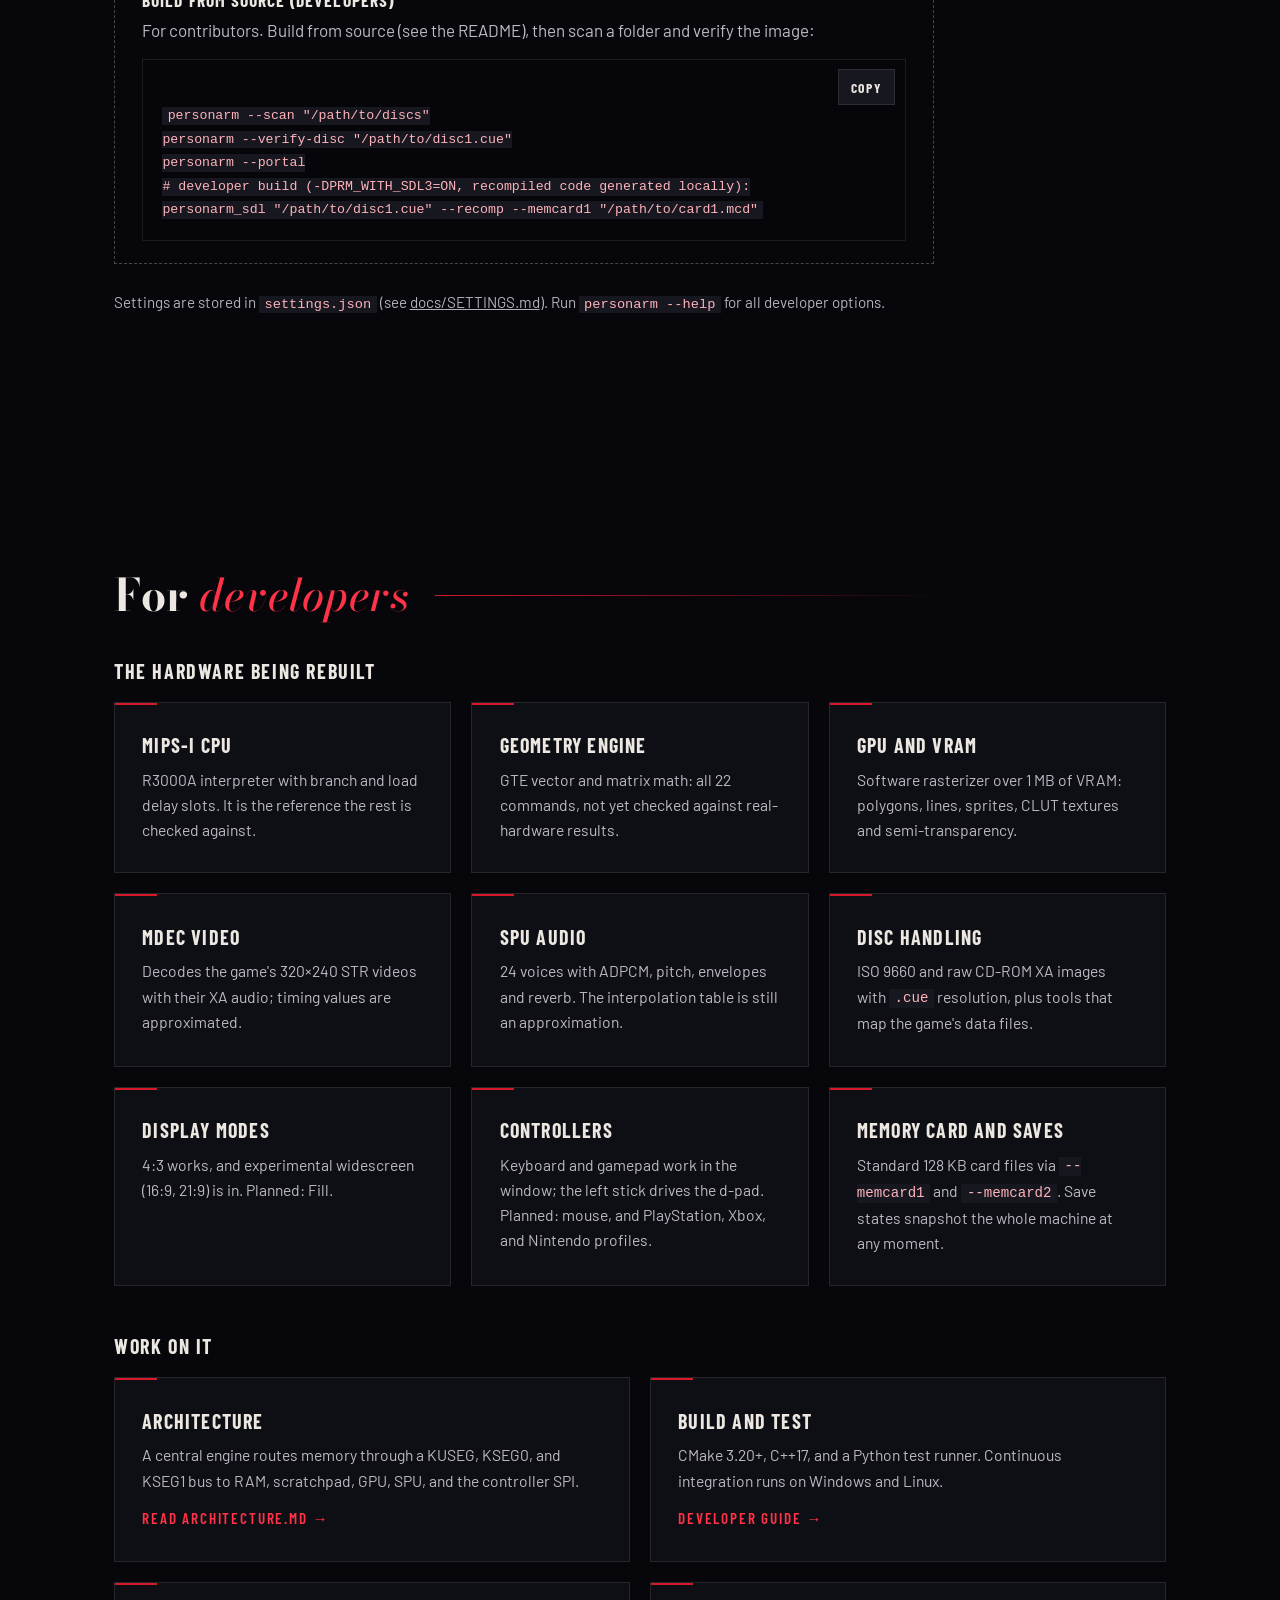
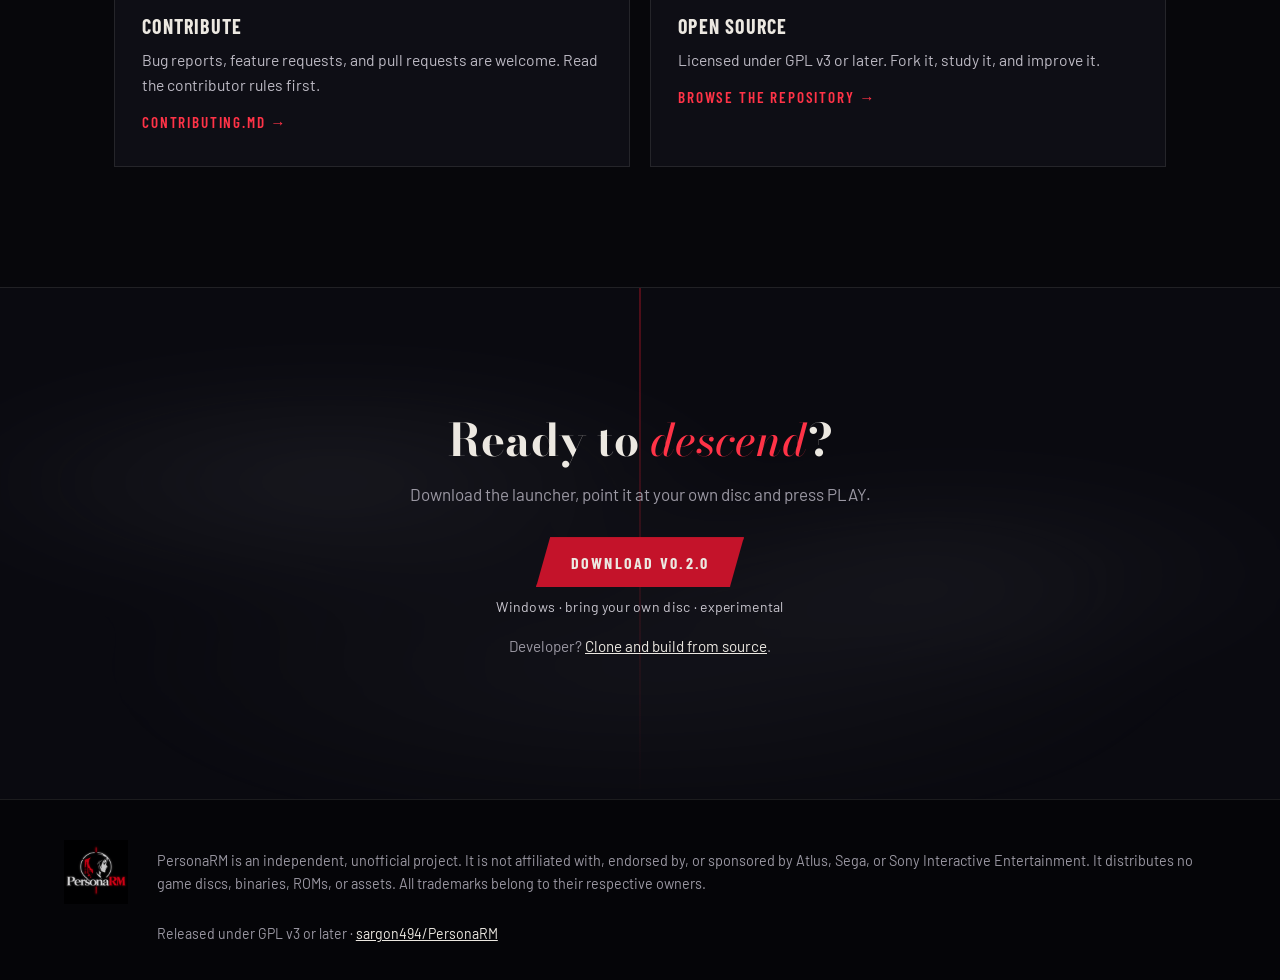
==== commit cfd07e8b: "docs: update README and site for v0.2.0 native code Release version v0.1.x -> v0.2.0 in README and a" ====
--- a/site/index.html
+++ b/site/index.html
@@ -72,7 +72,7 @@
                 </p>
                 <div class="actions">
                     <div class="dl">
-                        <a class="btn btn-primary" href="https://github.com/sargon494/PersonaRM/releases/latest">Download v0.1.4</a>
+                        <a class="btn btn-primary" href="https://github.com/sargon494/PersonaRM/releases/latest">Download v0.2.0</a>
                         <small>Windows · bring your own disc · experimental</small>
                     </div>
                     <a class="btn" href="https://github.com/sargon494/PersonaRM">View source</a>
@@ -118,8 +118,9 @@
             <ul class="today reveal">
                 <li>Intro, title screen, new game, story scenes, free movement and the first battles.</li>
                 <li>Saving and loading memory cards, and save states.</li>
+                <li>Native code (recompiled, Windows): about 2x faster than the interpreter, with identical results on JP disc 1.</li>
                 <li>30, 60, 90 and 120 fps, and internal resolution up to 4K with the GPU renderer.</li>
-                <li>A game-library launcher that updates itself.</li>
+                <li>A game-library launcher that updates itself, with per-game gameplay options (encounter rate, skip movies, battle speed, text speed).</li>
             </ul>
             <ul class="status-list reveal" aria-label="Status by area">
                 <li><span class="chip works">Works</span>
@@ -133,10 +134,10 @@
                     <p><strong>Saves</strong> Memory cards, plus save states.</p>
                 </li>
                 <li><span class="chip works">Works</span>
-                    <p><strong>Frame rate and resolution</strong> 30/60/90/120 fps; up to 4K with the GPU renderer.</p>
-                </li>
-                <li><span class="chip works">Works</span>
-                    <p><strong>Launcher</strong> Game library with auto-update.</p>
+                    <p><strong>Frame rate and resolution</strong> 30/60/90/120 fps (at 90 and 120 only 3D scenery is interpolated, so no texture jitter); up to 4K with the GPU renderer. Stray lines and tile seams at high resolution are fixed.</p>
+                </li>
+                <li><span class="chip works">Works</span>
+                    <p><strong>Launcher</strong> Game library with auto-update. The first PLAY prepares native code from your disc (about 10-15 s, then cached).</p>
                 </li>
                 <li><span class="chip works">Works</span>
                     <p><strong>Discs</strong> JP disc 1 (primary), US English release; JP disc 2 (promo) boots.</p>
@@ -166,12 +167,12 @@
                 <li class="reveal">
                     <h3>Download PersonaRM</h3>
                     <p>Get the Windows zip from the <a href="https://github.com/sargon494/PersonaRM/releases/latest">latest
-                            release</a> (v0.1.4), unzip it and run <code>launcher.exe</code>.</p>
+                            release</a> (v0.2.0), unzip it and run <code>launcher.exe</code>.</p>
                 </li>
                 <li class="reveal">
                     <h3>Set your disc and press PLAY</h3>
                     <p>In the launcher, set your disc <code>.cue</code> (the Japanese or the English US release) and
-                        press <strong>PLAY</strong>.</p>
+                        press <strong>PLAY</strong>. The first PLAY takes about 10-15 s more while the launcher prepares native code from your disc on your PC.</p>
                 </li>
             </ol>
             <div class="devblock reveal">
@@ -280,7 +281,7 @@
             <h2>Ready to <em>descend</em>?</h2>
             <p>Download the launcher, point it at your own disc and press PLAY.</p>
             <div class="dl">
-                <a class="btn btn-primary" href="https://github.com/sargon494/PersonaRM/releases/latest">Download v0.1.4</a>
+                <a class="btn btn-primary" href="https://github.com/sargon494/PersonaRM/releases/latest">Download v0.2.0</a>
                 <small>Windows · bring your own disc · experimental</small>
             </div>
             <p class="dev-note">Developer? <a href="https://github.com/sargon494/PersonaRM">Clone and build from source</a>.</p>
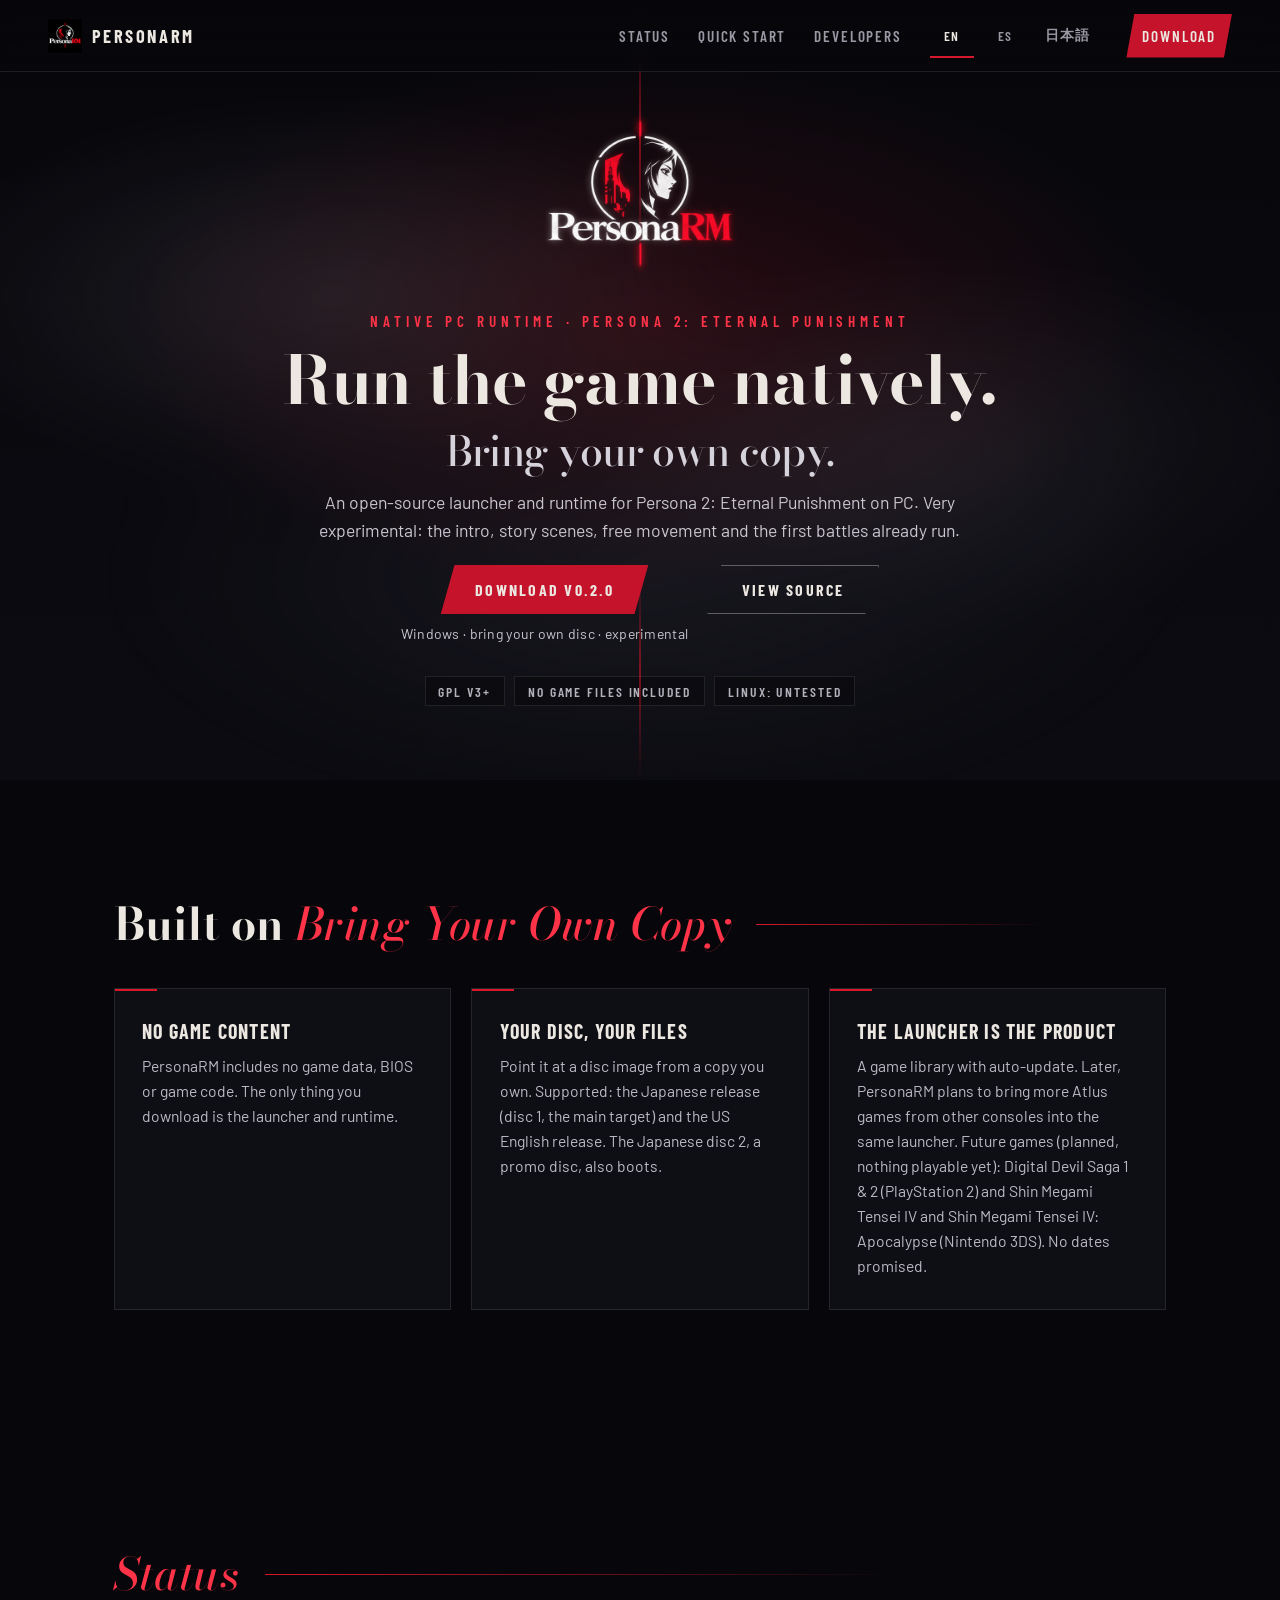
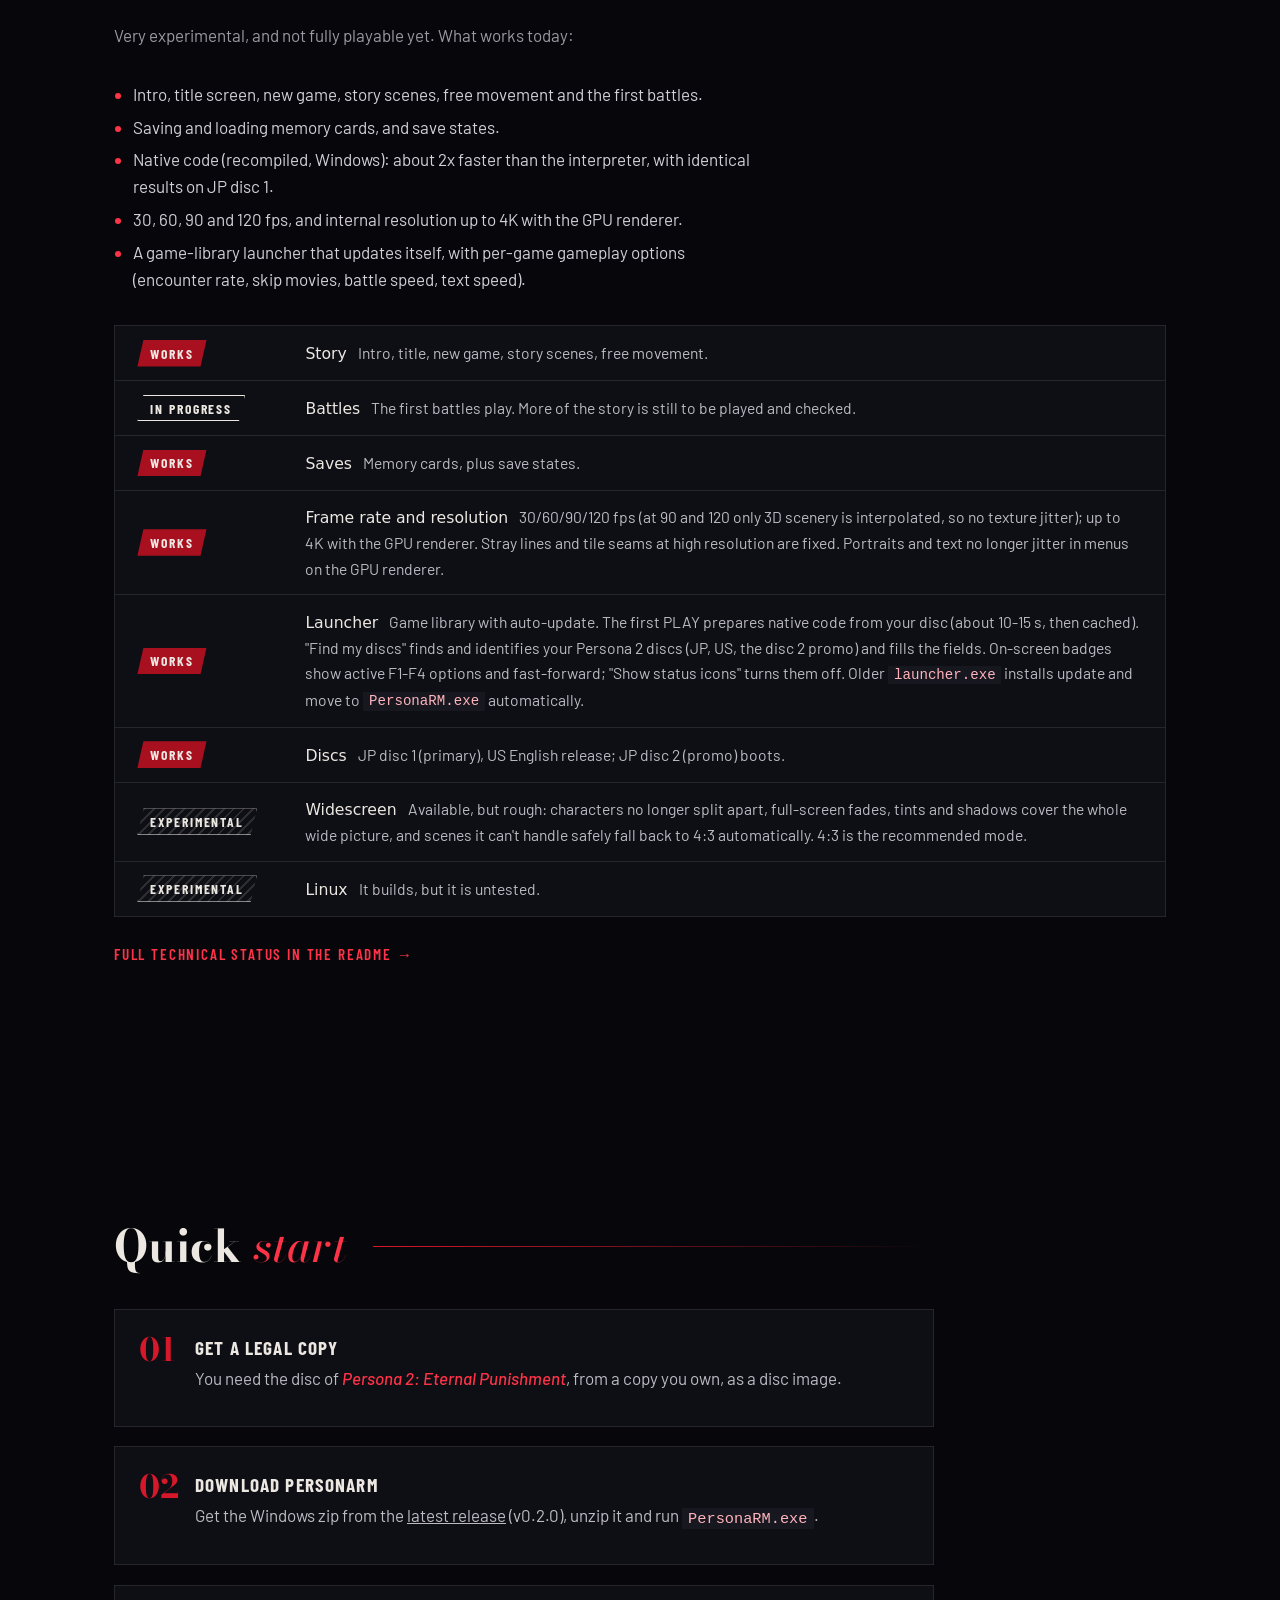
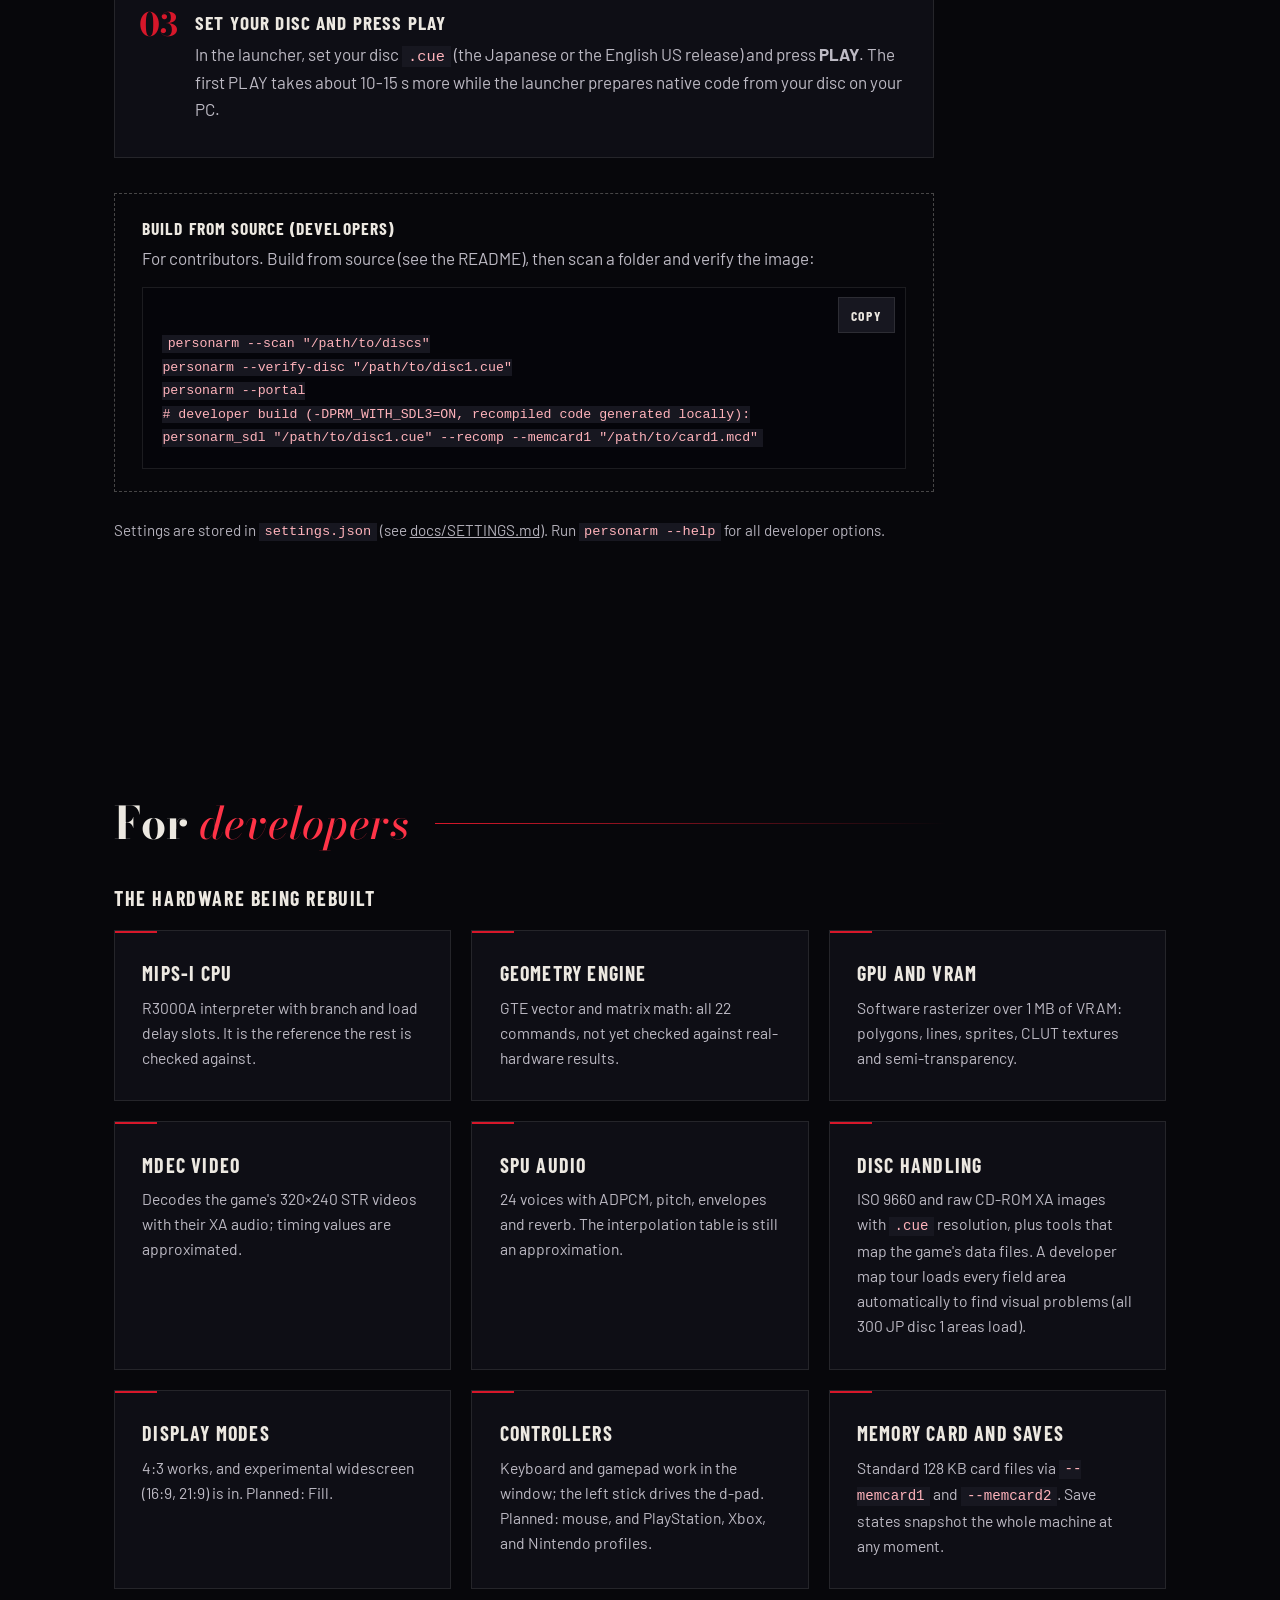
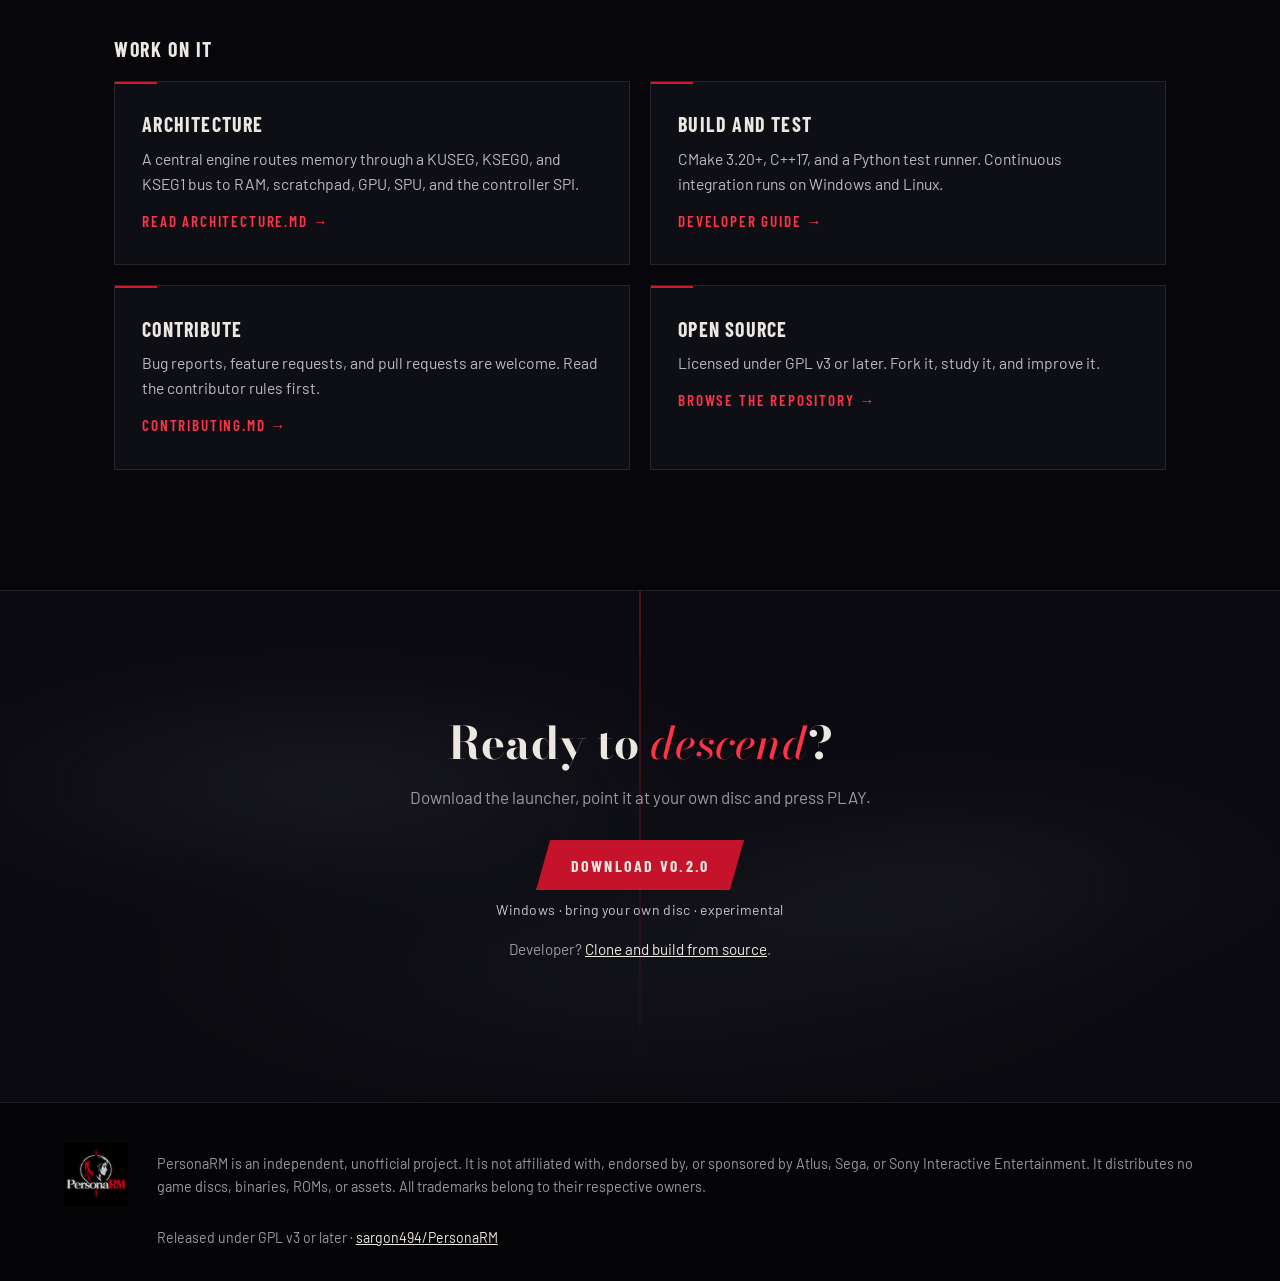
==== commit ded0d526: "docs: update README and site for v0.2.3 (EN, ES, JA) - Launcher is PersonaRM.exe; quick start and ol" ====
--- a/site/index.html
+++ b/site/index.html
@@ -104,7 +104,7 @@
                 <article class="card reveal">
                     <h3>The launcher is the product</h3>
                     <p>A game library with auto-update. Later, PersonaRM plans to bring more Atlus games from other
-                        consoles into the same launcher. No dates promised.</p>
+                        consoles into the same launcher. Future games (planned, nothing playable yet): Digital Devil Saga 1 &amp; 2 (PlayStation 2) and Shin Megami Tensei IV and Shin Megami Tensei IV: Apocalypse (Nintendo 3DS). No dates promised.</p>
                 </article>
             </div>
         </section>
@@ -134,16 +134,16 @@
                     <p><strong>Saves</strong> Memory cards, plus save states.</p>
                 </li>
                 <li><span class="chip works">Works</span>
-                    <p><strong>Frame rate and resolution</strong> 30/60/90/120 fps (at 90 and 120 only 3D scenery is interpolated, so no texture jitter); up to 4K with the GPU renderer. Stray lines and tile seams at high resolution are fixed.</p>
-                </li>
-                <li><span class="chip works">Works</span>
-                    <p><strong>Launcher</strong> Game library with auto-update. The first PLAY prepares native code from your disc (about 10-15 s, then cached).</p>
+                    <p><strong>Frame rate and resolution</strong> 30/60/90/120 fps (at 90 and 120 only 3D scenery is interpolated, so no texture jitter); up to 4K with the GPU renderer. Stray lines and tile seams at high resolution are fixed. Portraits and text no longer jitter in menus on the GPU renderer.</p>
+                </li>
+                <li><span class="chip works">Works</span>
+                    <p><strong>Launcher</strong> Game library with auto-update. The first PLAY prepares native code from your disc (about 10-15 s, then cached). "Find my discs" finds and identifies your Persona 2 discs (JP, US, the disc 2 promo) and fills the fields. On-screen badges show active F1-F4 options and fast-forward; "Show status icons" turns them off. Older <code>launcher.exe</code> installs update and move to <code>PersonaRM.exe</code> automatically.</p>
                 </li>
                 <li><span class="chip works">Works</span>
                     <p><strong>Discs</strong> JP disc 1 (primary), US English release; JP disc 2 (promo) boots.</p>
                 </li>
                 <li><span class="chip experimental">Experimental</span>
-                    <p><strong>Widescreen</strong> Available, but rough. 4:3 is the recommended mode.</p>
+                    <p><strong>Widescreen</strong> Available, but rough: characters no longer split apart, full-screen fades, tints and shadows cover the whole wide picture, and scenes it can't handle safely fall back to 4:3 automatically. 4:3 is the recommended mode.</p>
                 </li>
                 <li><span class="chip experimental">Experimental</span>
                     <p><strong>Linux</strong> It builds, but it is untested.</p>
@@ -167,7 +167,7 @@
                 <li class="reveal">
                     <h3>Download PersonaRM</h3>
                     <p>Get the Windows zip from the <a href="https://github.com/sargon494/PersonaRM/releases/latest">latest
-                            release</a> (v0.2.0), unzip it and run <code>launcher.exe</code>.</p>
+                            release</a> (v0.2.0), unzip it and run <code>PersonaRM.exe</code>.</p>
                 </li>
                 <li class="reveal">
                     <h3>Set your disc and press PLAY</h3>
@@ -226,7 +226,7 @@
                 <article class="feature reveal">
                     <h3>Disc handling</h3>
                     <p>ISO 9660 and raw CD-ROM XA images with <code>.cue</code> resolution, plus tools that map the
-                        game's data files.</p>
+                        game's data files. A developer map tour loads every field area automatically to find visual problems (all 300 JP disc 1 areas load).</p>
                 </article>
                 <article class="feature reveal">
                     <h3>Display modes</h3>
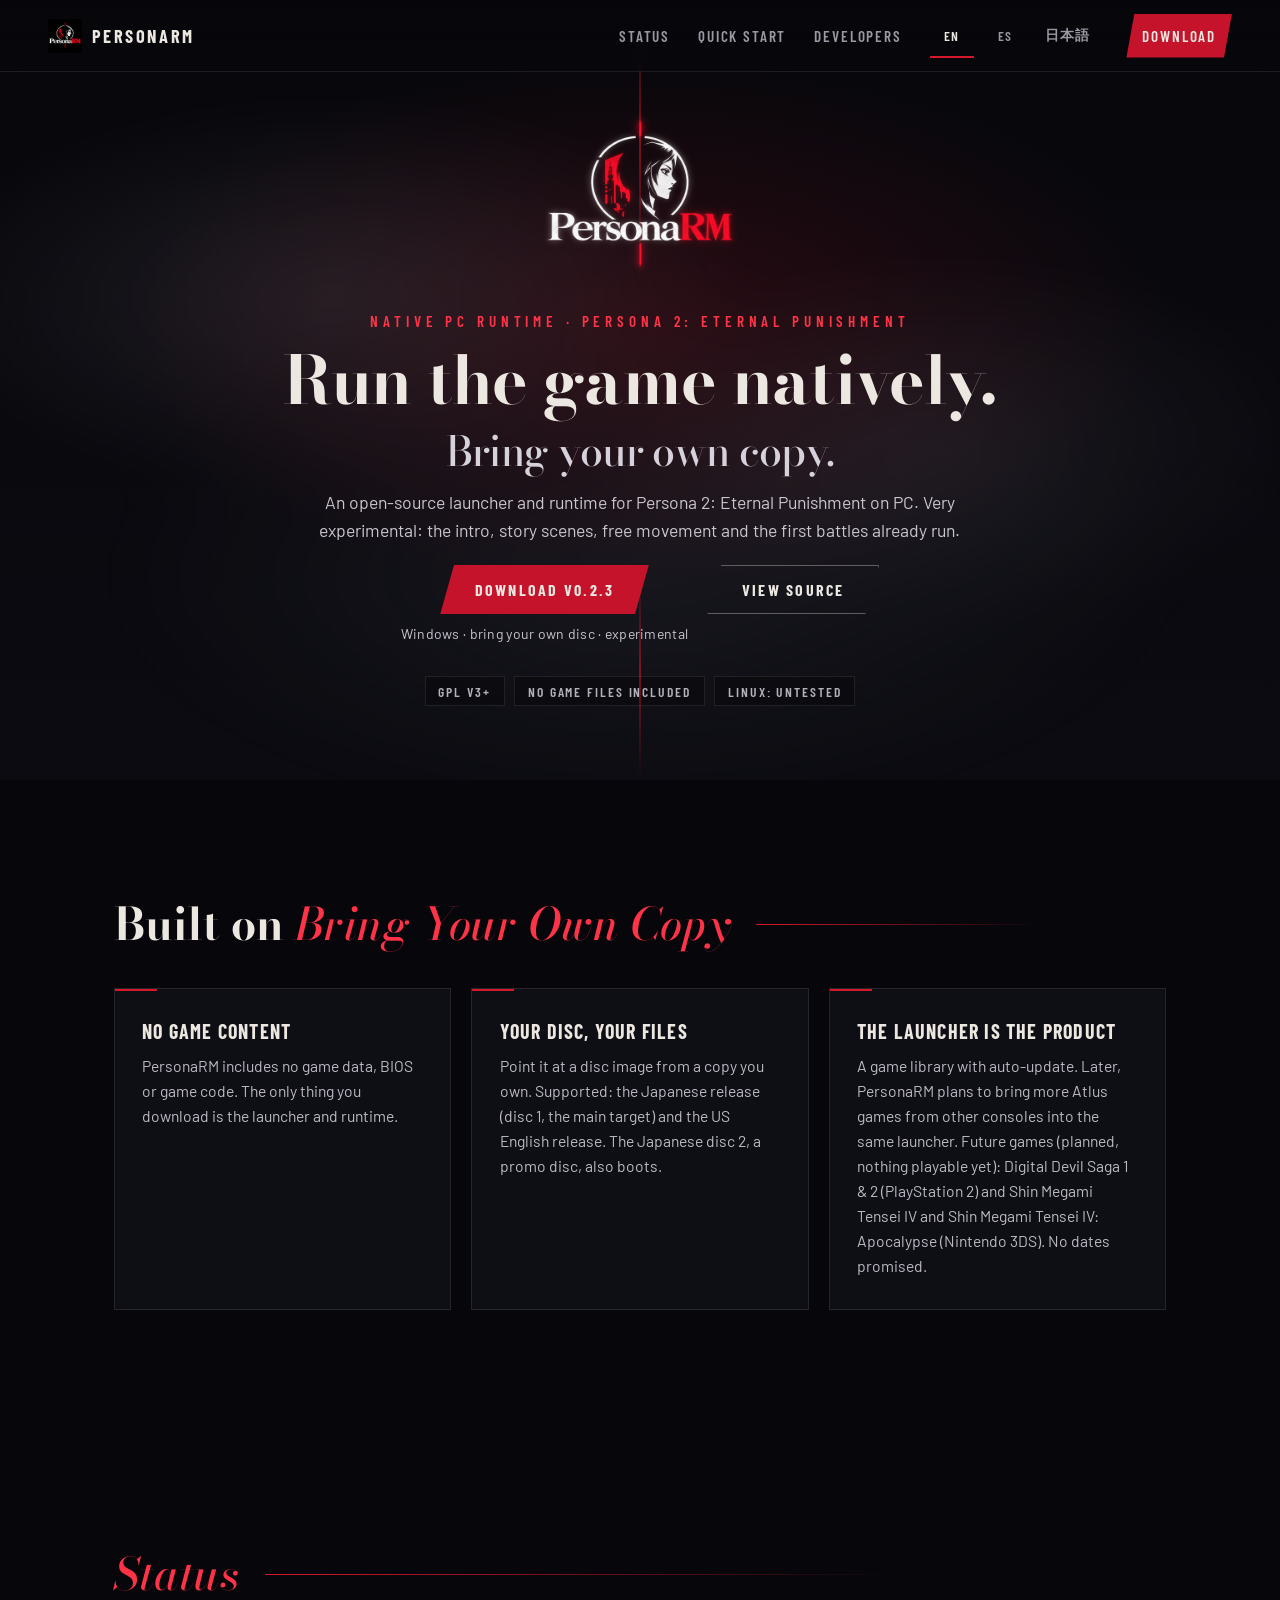
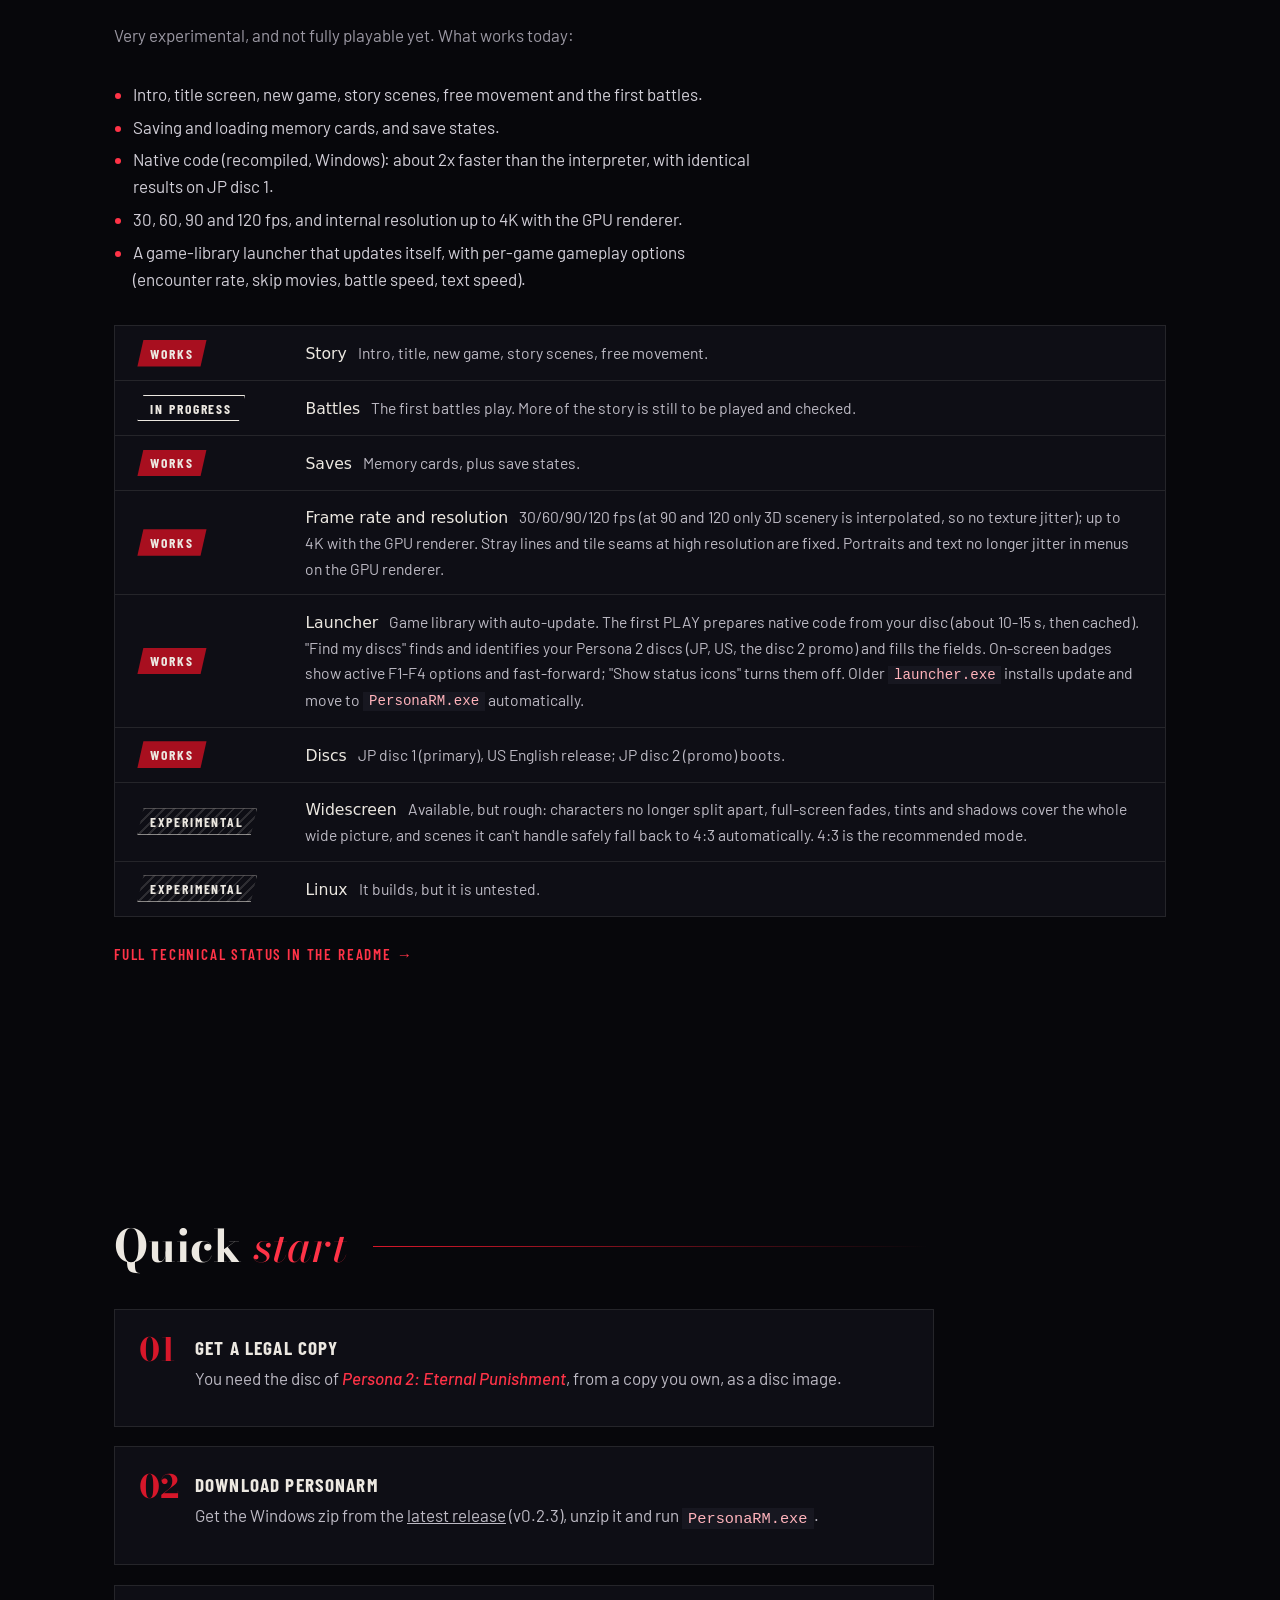
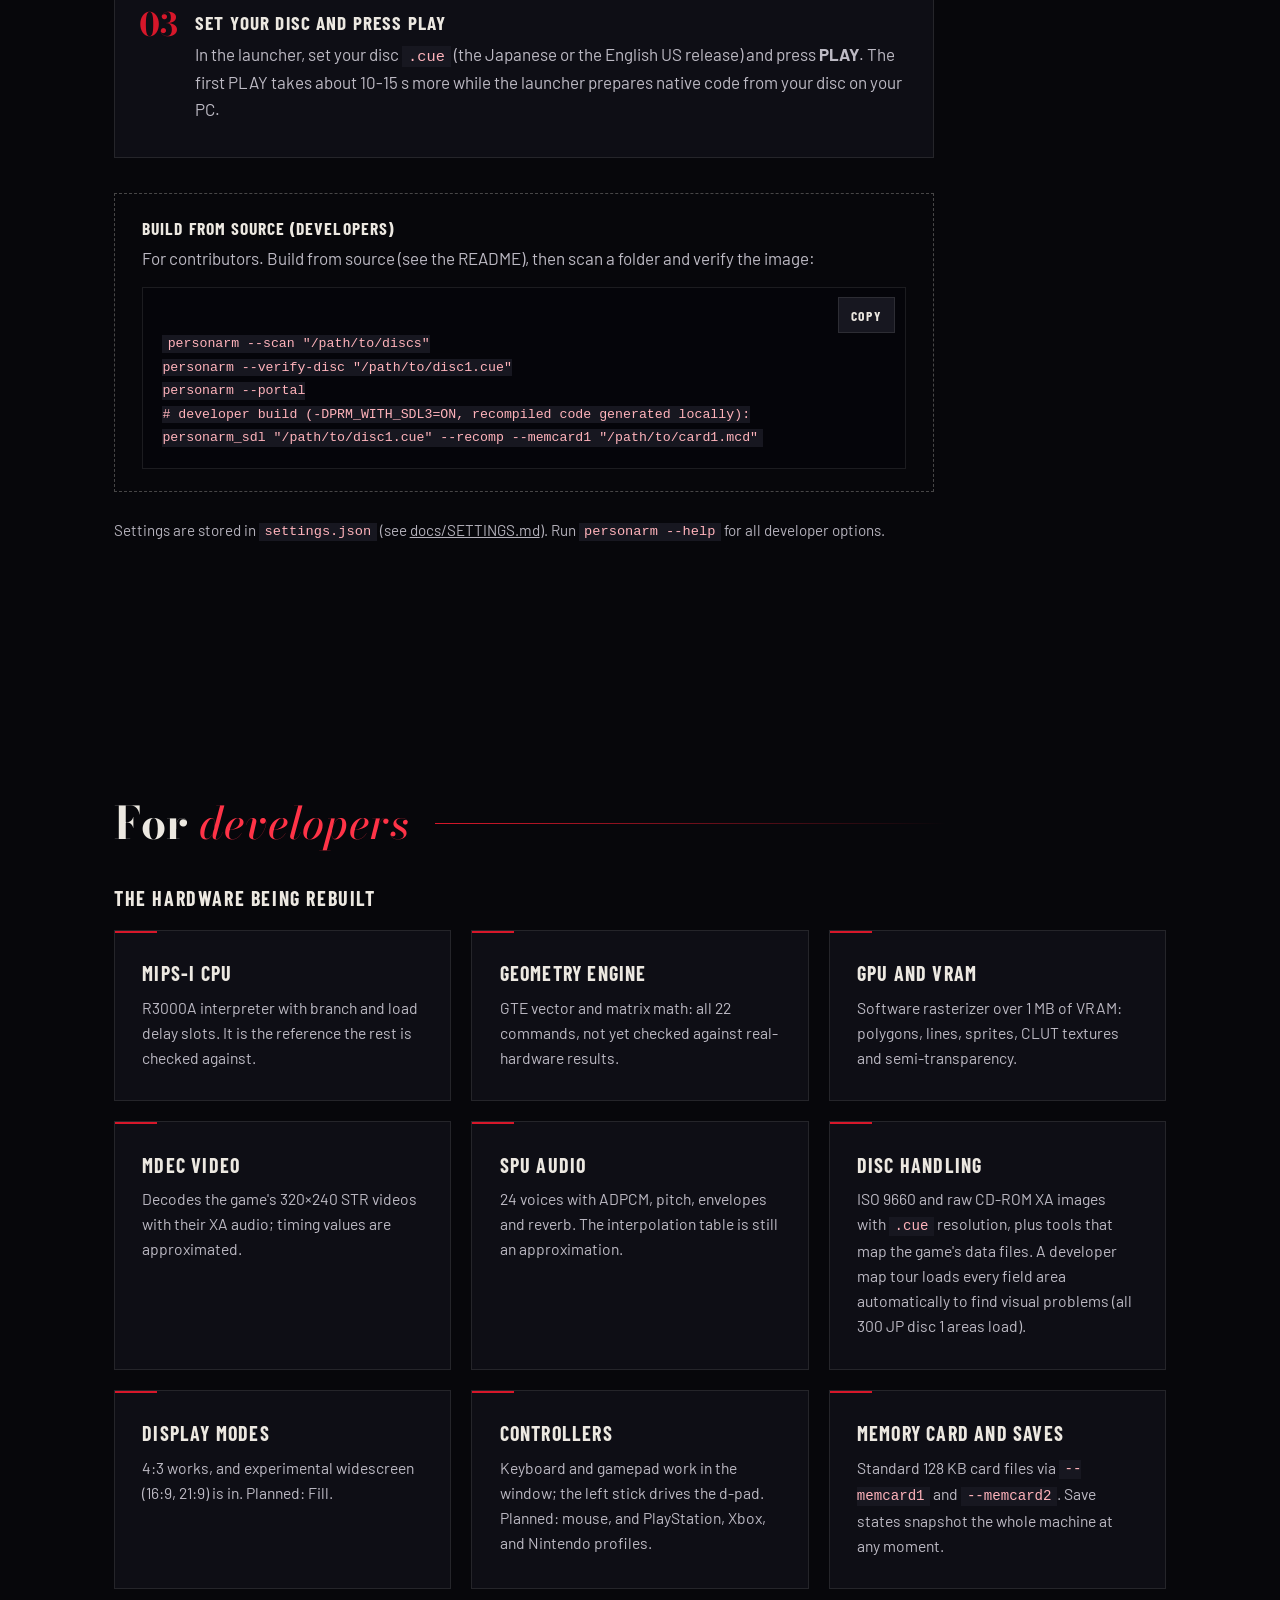
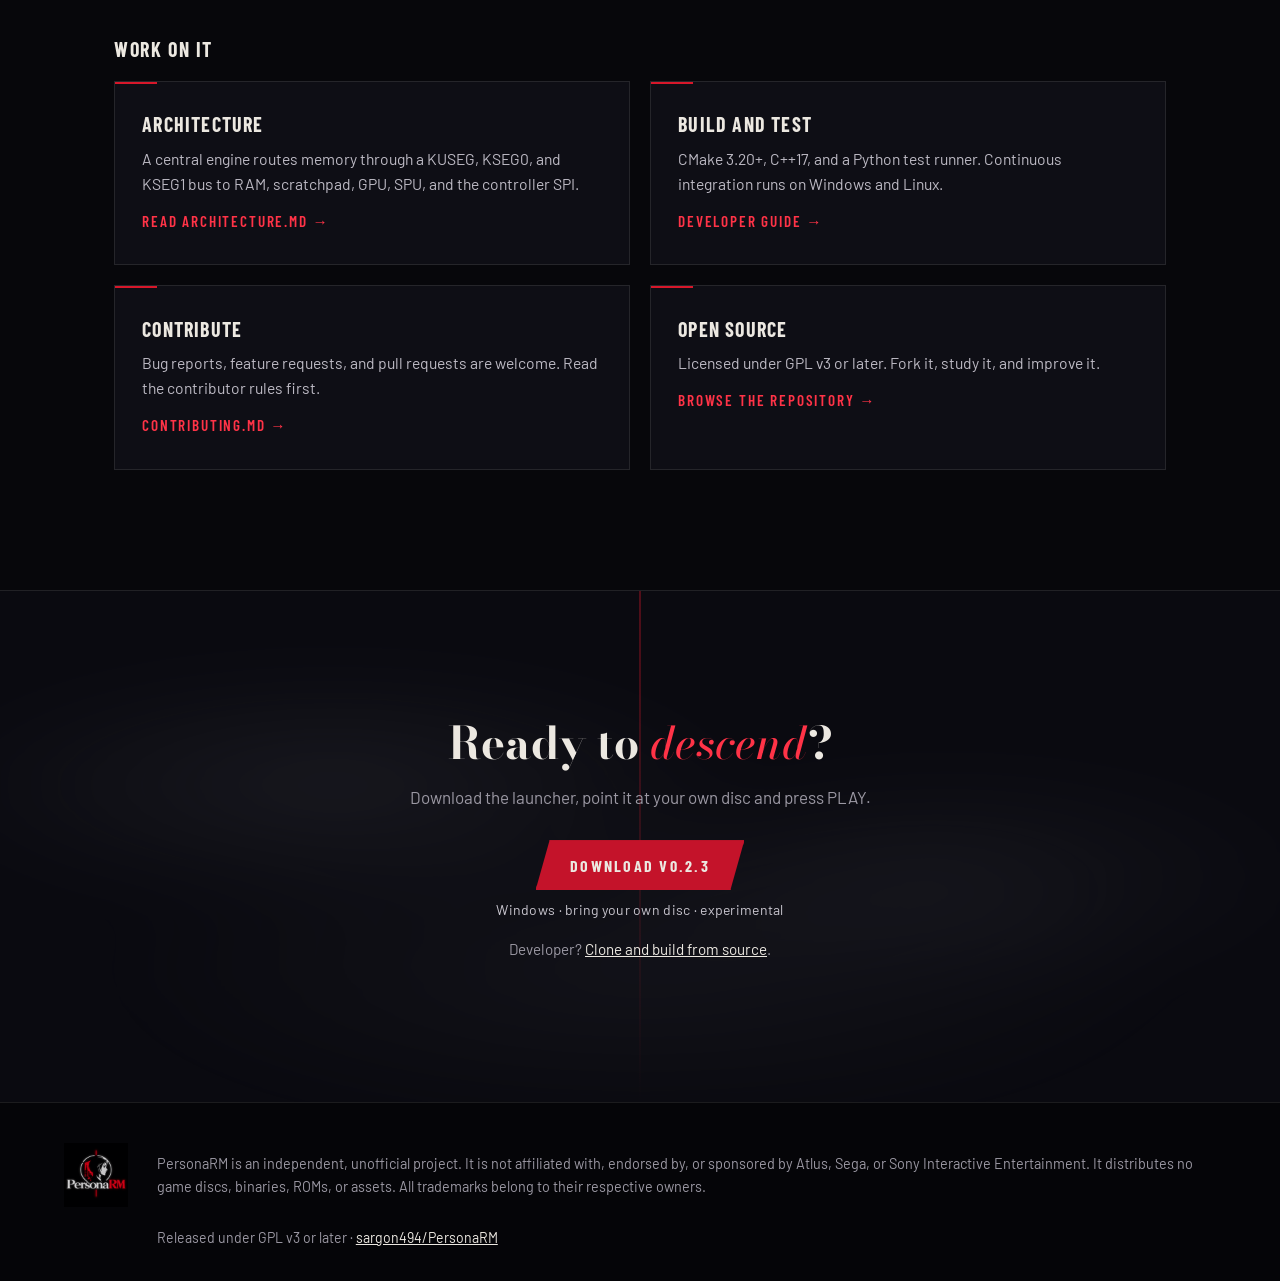
==== commit dc407c43: "docs: download links and release list point to v0.2.3 Co-Authored-By: Claude Opus 5.5 <noreply@anthr" ====
--- a/site/index.html
+++ b/site/index.html
@@ -72,7 +72,7 @@
                 </p>
                 <div class="actions">
                     <div class="dl">
-                        <a class="btn btn-primary" href="https://github.com/sargon494/PersonaRM/releases/latest">Download v0.2.0</a>
+                        <a class="btn btn-primary" href="https://github.com/sargon494/PersonaRM/releases/latest">Download v0.2.3</a>
                         <small>Windows · bring your own disc · experimental</small>
                     </div>
                     <a class="btn" href="https://github.com/sargon494/PersonaRM">View source</a>
@@ -167,7 +167,7 @@
                 <li class="reveal">
                     <h3>Download PersonaRM</h3>
                     <p>Get the Windows zip from the <a href="https://github.com/sargon494/PersonaRM/releases/latest">latest
-                            release</a> (v0.2.0), unzip it and run <code>PersonaRM.exe</code>.</p>
+                            release</a> (v0.2.3), unzip it and run <code>PersonaRM.exe</code>.</p>
                 </li>
                 <li class="reveal">
                     <h3>Set your disc and press PLAY</h3>
@@ -281,7 +281,7 @@
             <h2>Ready to <em>descend</em>?</h2>
             <p>Download the launcher, point it at your own disc and press PLAY.</p>
             <div class="dl">
-                <a class="btn btn-primary" href="https://github.com/sargon494/PersonaRM/releases/latest">Download v0.2.0</a>
+                <a class="btn btn-primary" href="https://github.com/sargon494/PersonaRM/releases/latest">Download v0.2.3</a>
                 <small>Windows · bring your own disc · experimental</small>
             </div>
             <p class="dev-note">Developer? <a href="https://github.com/sargon494/PersonaRM">Clone and build from source</a>.</p>
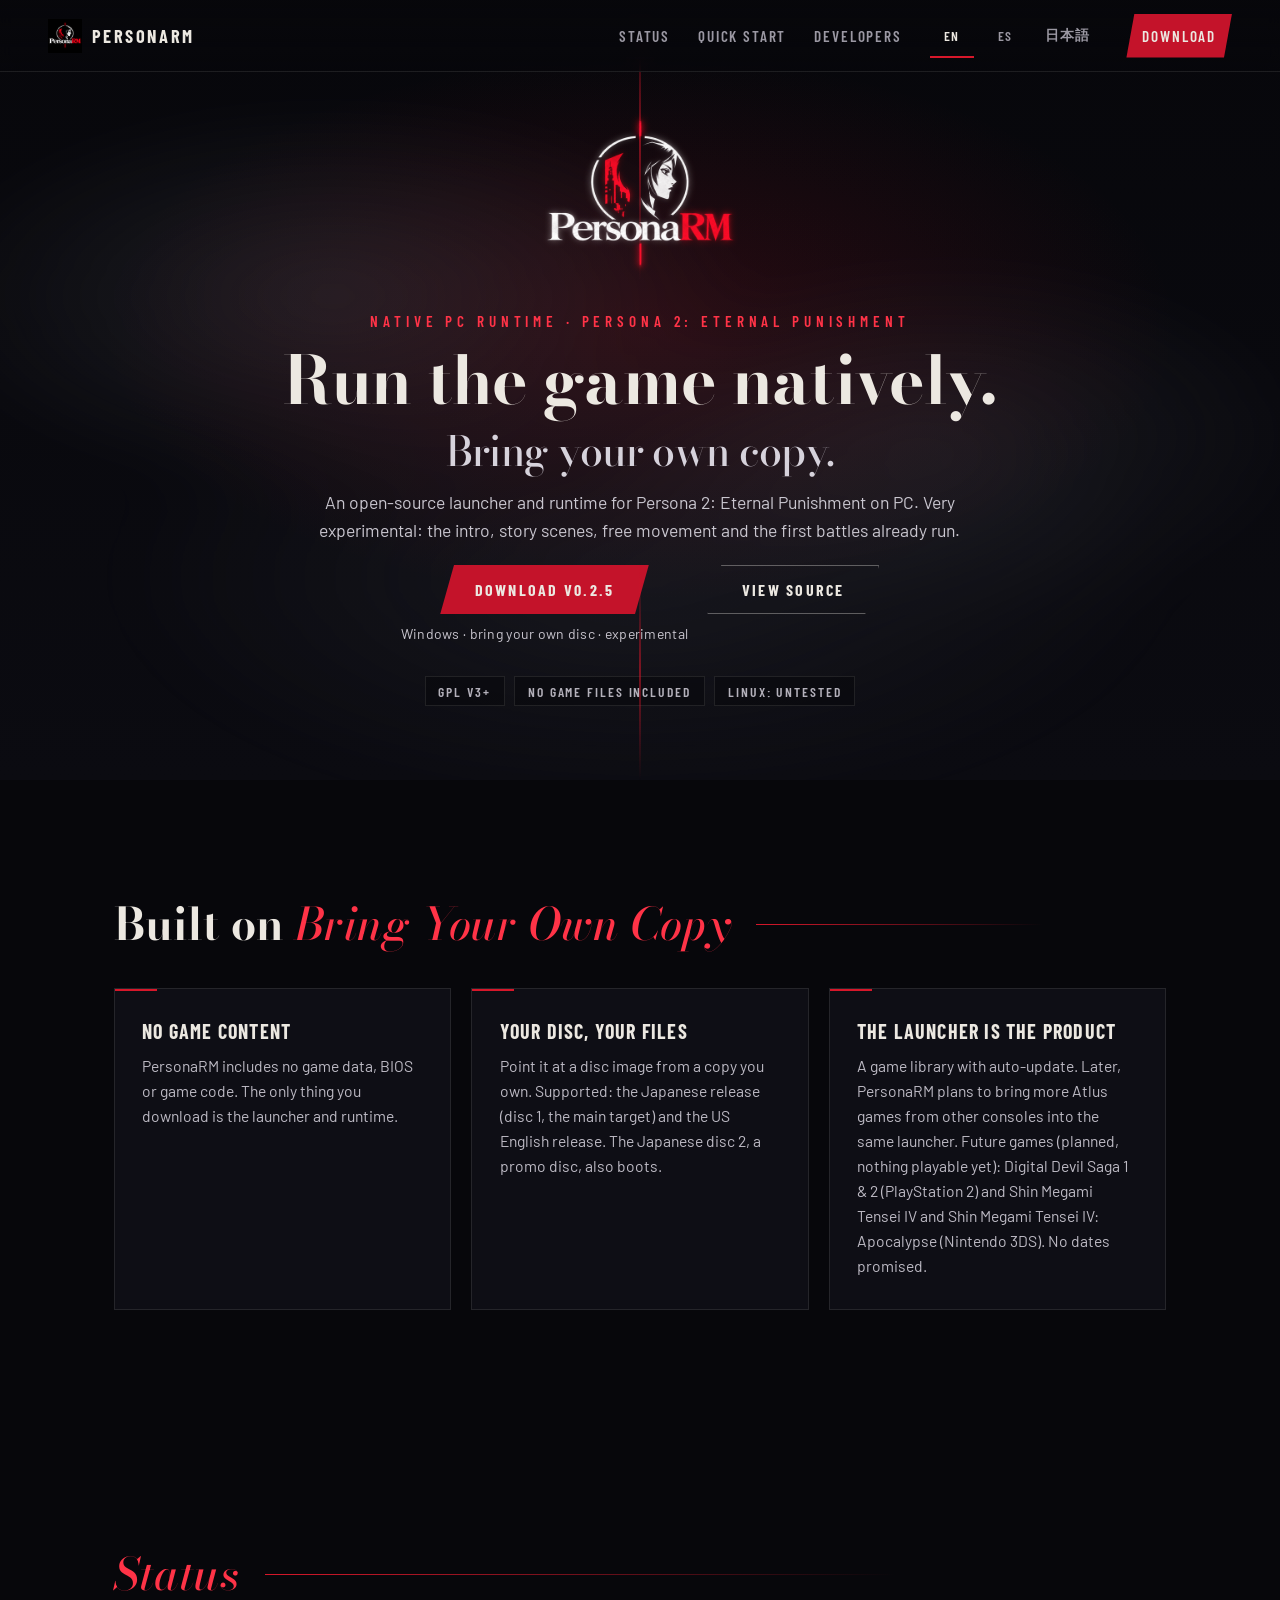
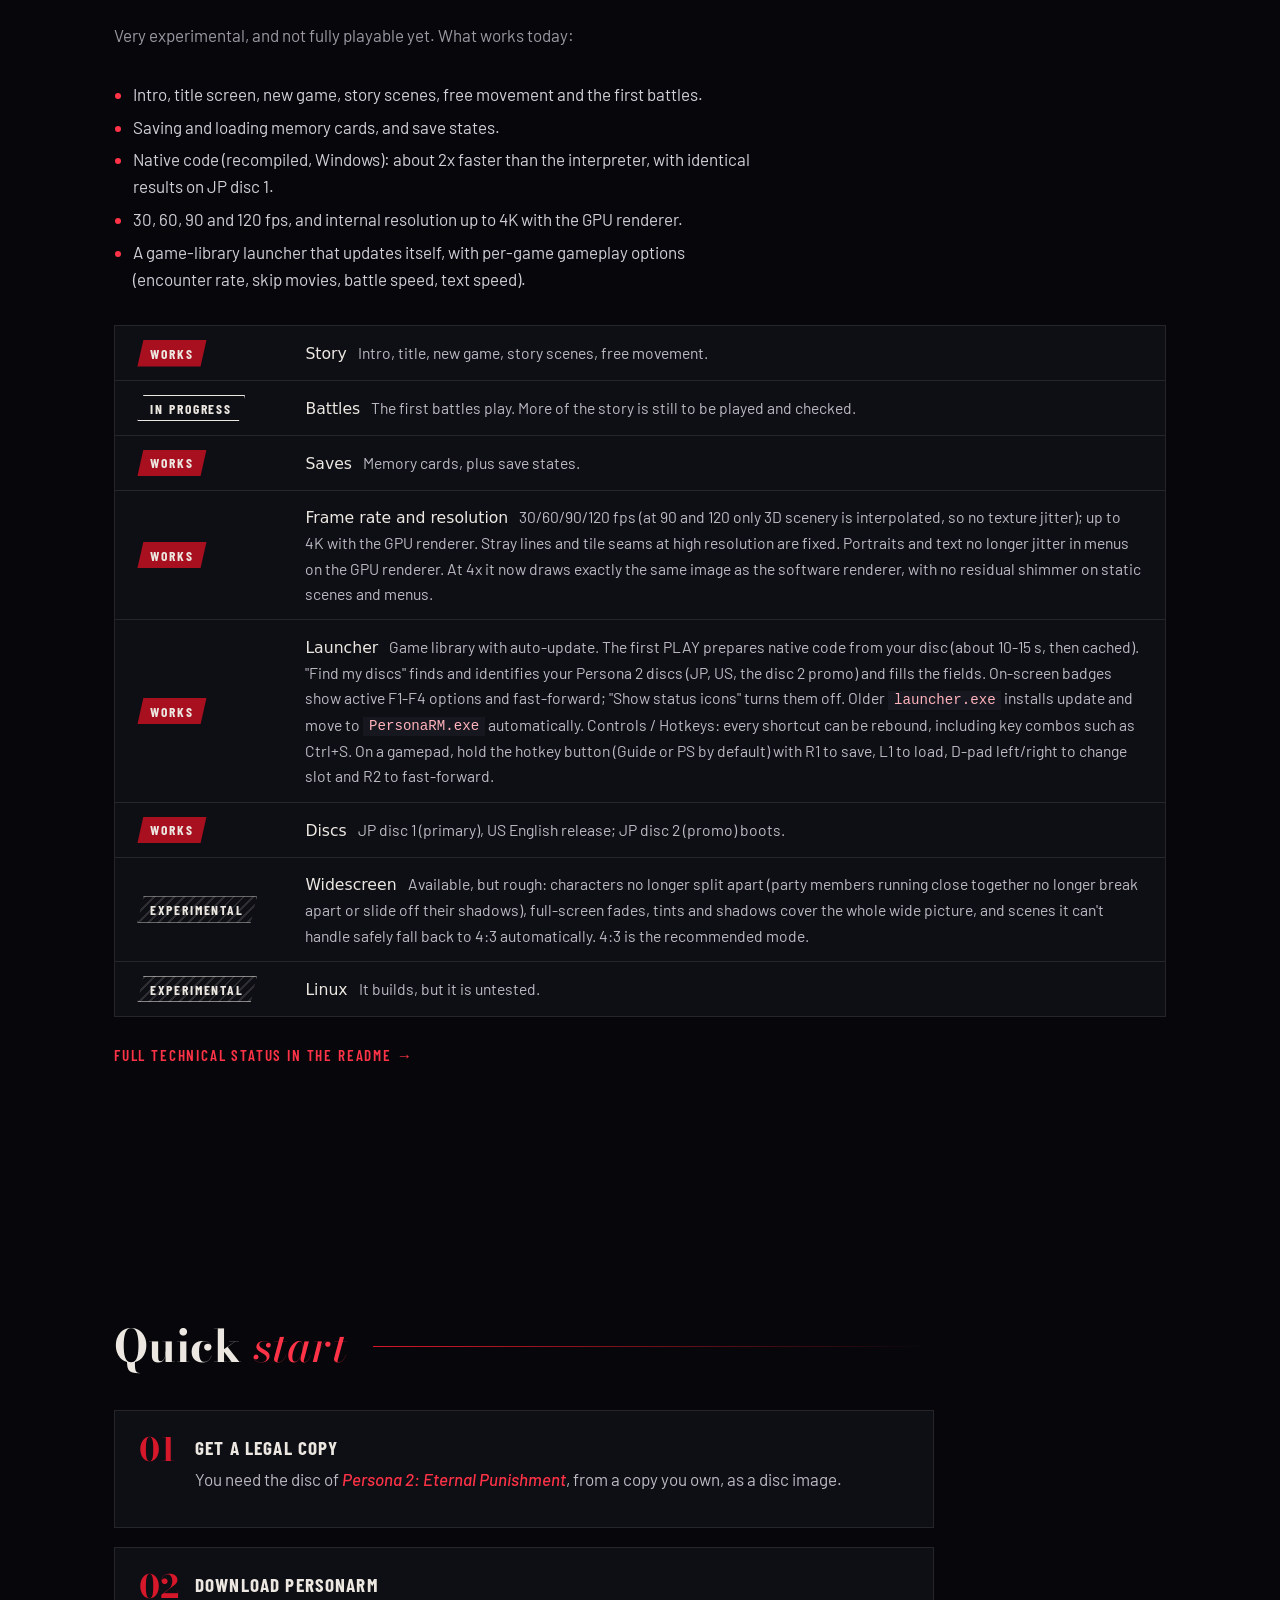
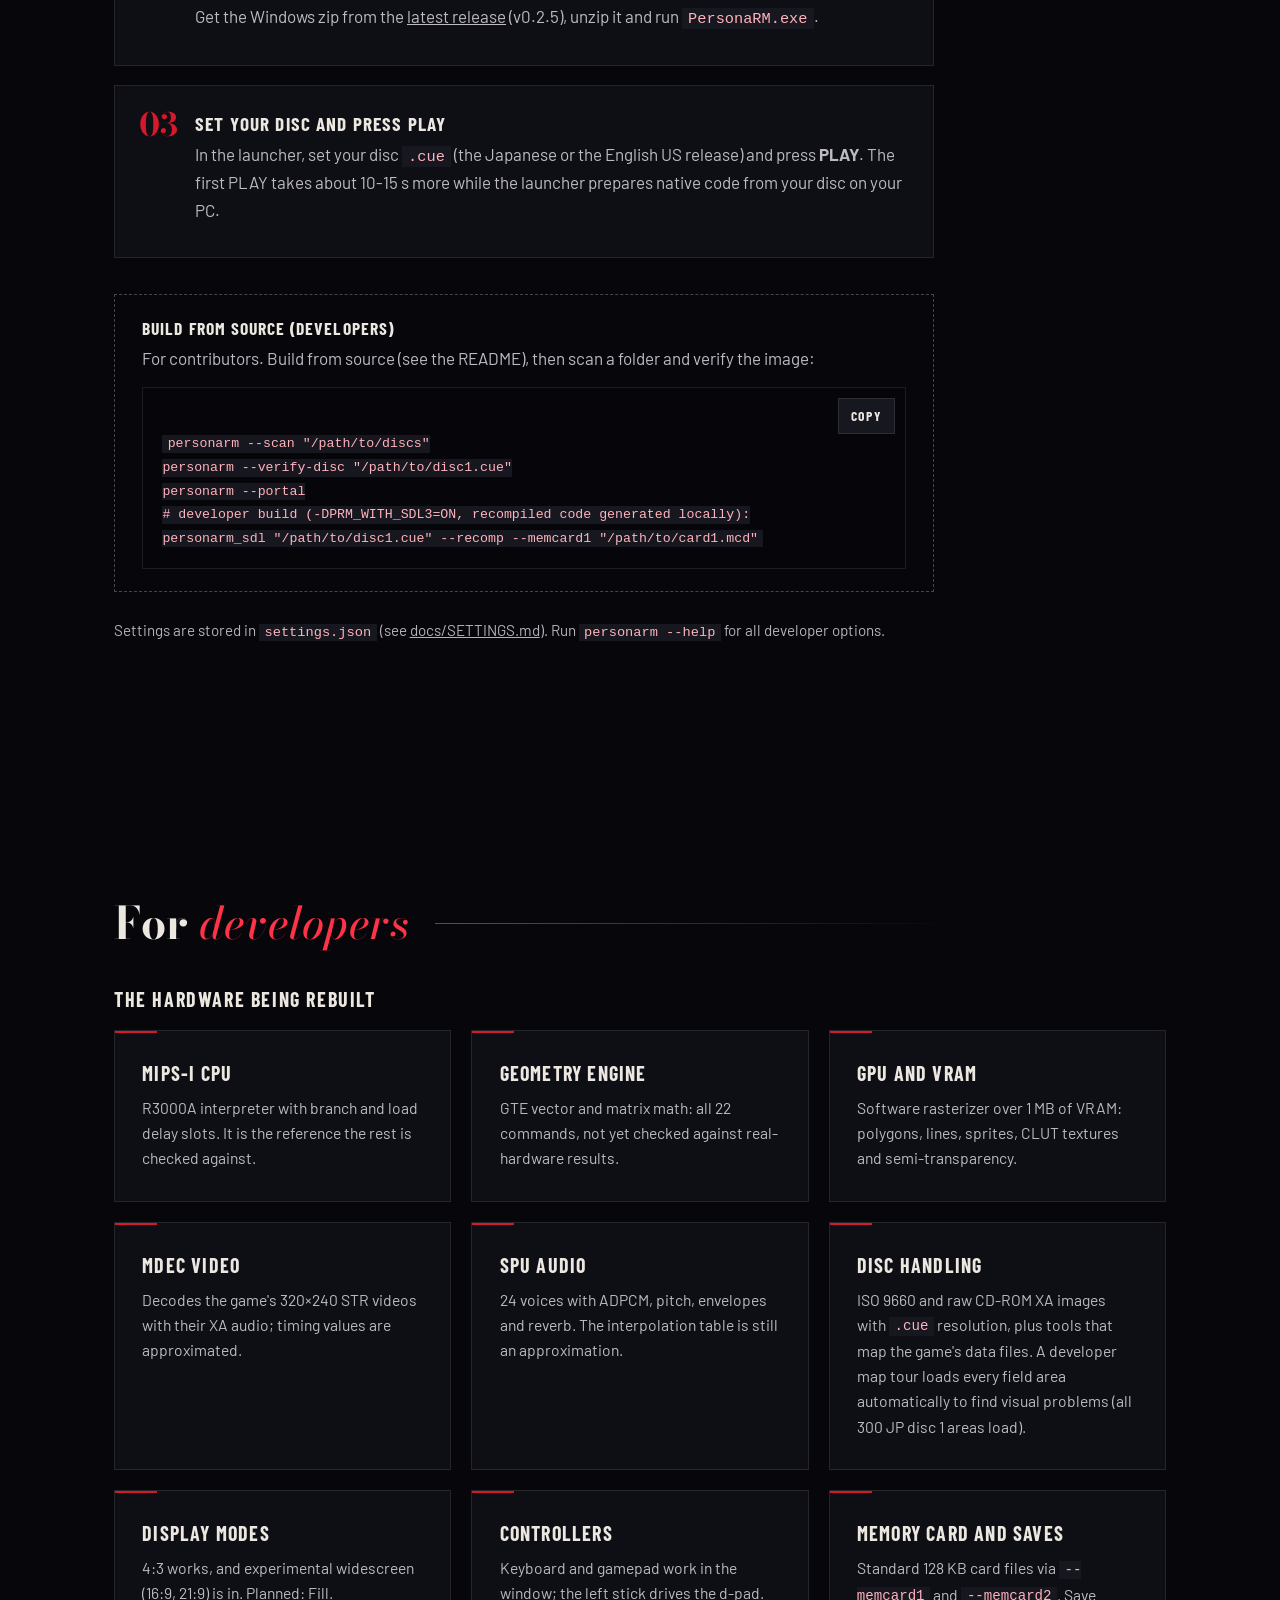
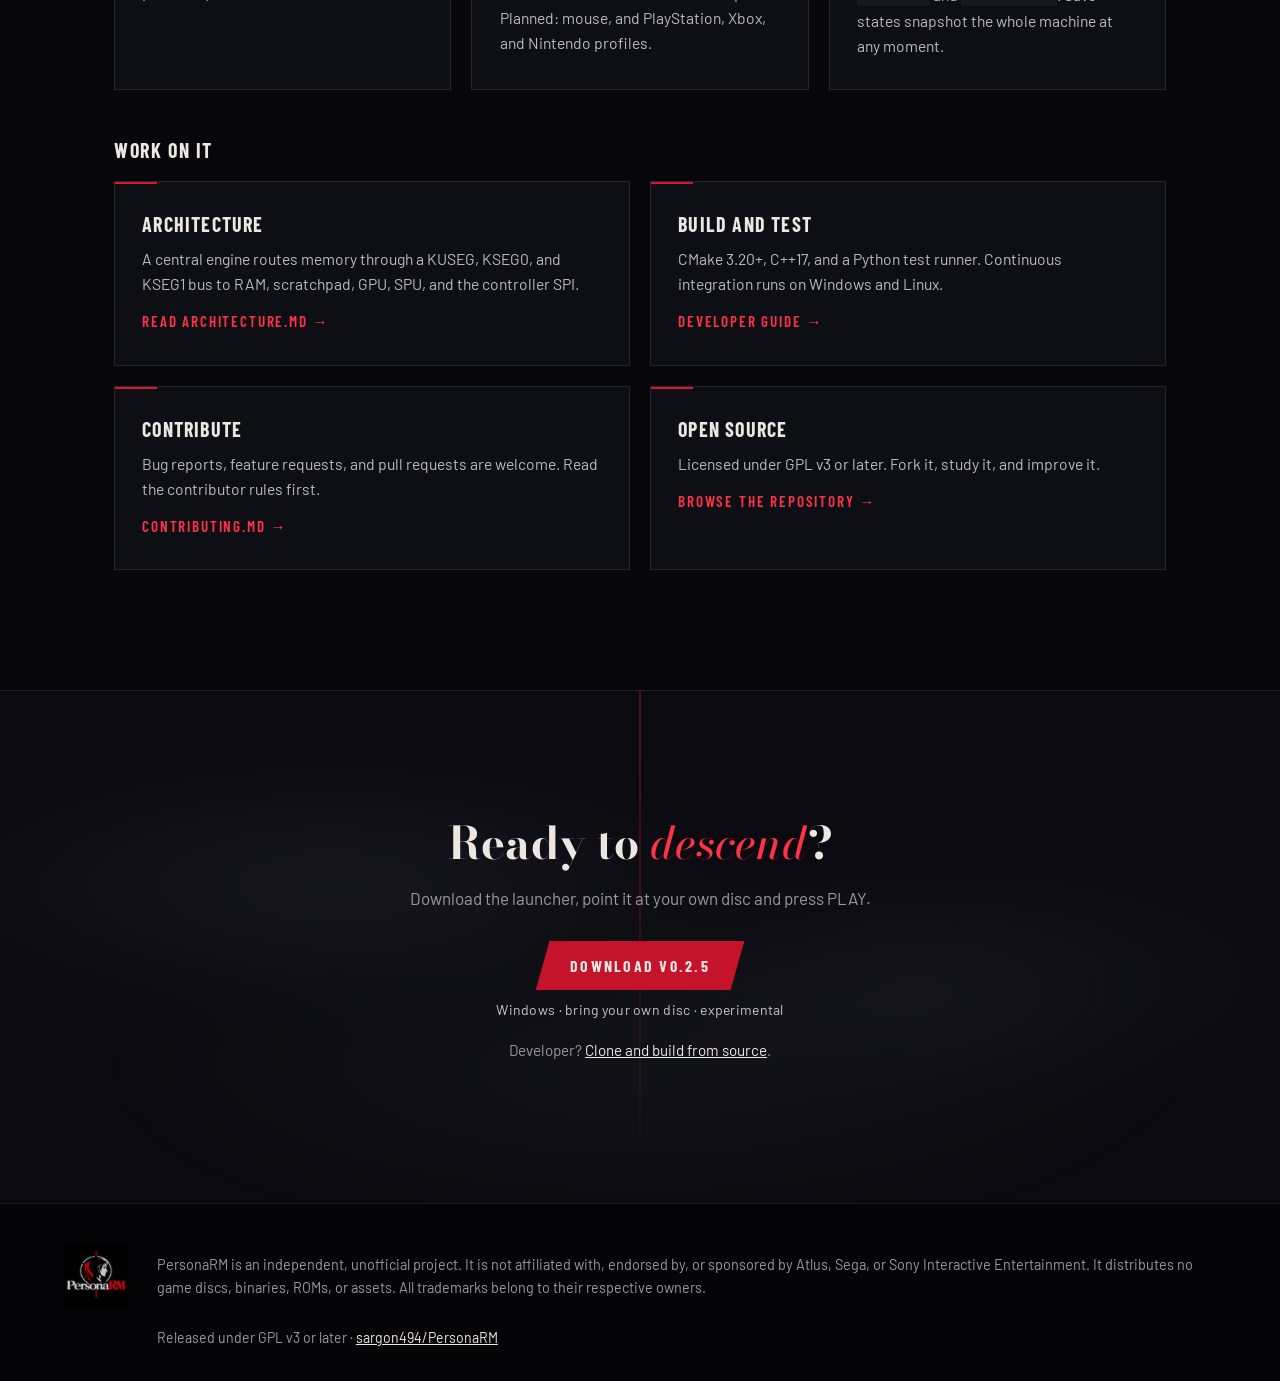
==== commit 30aeaa9c: "docs: update README and site for v0.2.5 (EN, ES, JA) - Download links and latest-release mentions po" ====
--- a/site/index.html
+++ b/site/index.html
@@ -72,7 +72,7 @@
                 </p>
                 <div class="actions">
                     <div class="dl">
-                        <a class="btn btn-primary" href="https://github.com/sargon494/PersonaRM/releases/latest">Download v0.2.3</a>
+                        <a class="btn btn-primary" href="https://github.com/sargon494/PersonaRM/releases/latest">Download v0.2.5</a>
                         <small>Windows · bring your own disc · experimental</small>
                     </div>
                     <a class="btn" href="https://github.com/sargon494/PersonaRM">View source</a>
@@ -134,16 +134,16 @@
                     <p><strong>Saves</strong> Memory cards, plus save states.</p>
                 </li>
                 <li><span class="chip works">Works</span>
-                    <p><strong>Frame rate and resolution</strong> 30/60/90/120 fps (at 90 and 120 only 3D scenery is interpolated, so no texture jitter); up to 4K with the GPU renderer. Stray lines and tile seams at high resolution are fixed. Portraits and text no longer jitter in menus on the GPU renderer.</p>
-                </li>
-                <li><span class="chip works">Works</span>
-                    <p><strong>Launcher</strong> Game library with auto-update. The first PLAY prepares native code from your disc (about 10-15 s, then cached). "Find my discs" finds and identifies your Persona 2 discs (JP, US, the disc 2 promo) and fills the fields. On-screen badges show active F1-F4 options and fast-forward; "Show status icons" turns them off. Older <code>launcher.exe</code> installs update and move to <code>PersonaRM.exe</code> automatically.</p>
+                    <p><strong>Frame rate and resolution</strong> 30/60/90/120 fps (at 90 and 120 only 3D scenery is interpolated, so no texture jitter); up to 4K with the GPU renderer. Stray lines and tile seams at high resolution are fixed. Portraits and text no longer jitter in menus on the GPU renderer. At 4x it now draws exactly the same image as the software renderer, with no residual shimmer on static scenes and menus.</p>
+                </li>
+                <li><span class="chip works">Works</span>
+                    <p><strong>Launcher</strong> Game library with auto-update. The first PLAY prepares native code from your disc (about 10-15 s, then cached). "Find my discs" finds and identifies your Persona 2 discs (JP, US, the disc 2 promo) and fills the fields. On-screen badges show active F1-F4 options and fast-forward; "Show status icons" turns them off. Older <code>launcher.exe</code> installs update and move to <code>PersonaRM.exe</code> automatically. Controls / Hotkeys: every shortcut can be rebound, including key combos such as Ctrl+S. On a gamepad, hold the hotkey button (Guide or PS by default) with R1 to save, L1 to load, D-pad left/right to change slot and R2 to fast-forward.</p>
                 </li>
                 <li><span class="chip works">Works</span>
                     <p><strong>Discs</strong> JP disc 1 (primary), US English release; JP disc 2 (promo) boots.</p>
                 </li>
                 <li><span class="chip experimental">Experimental</span>
-                    <p><strong>Widescreen</strong> Available, but rough: characters no longer split apart, full-screen fades, tints and shadows cover the whole wide picture, and scenes it can't handle safely fall back to 4:3 automatically. 4:3 is the recommended mode.</p>
+                    <p><strong>Widescreen</strong> Available, but rough: characters no longer split apart (party members running close together no longer break apart or slide off their shadows), full-screen fades, tints and shadows cover the whole wide picture, and scenes it can't handle safely fall back to 4:3 automatically. 4:3 is the recommended mode.</p>
                 </li>
                 <li><span class="chip experimental">Experimental</span>
                     <p><strong>Linux</strong> It builds, but it is untested.</p>
@@ -167,7 +167,7 @@
                 <li class="reveal">
                     <h3>Download PersonaRM</h3>
                     <p>Get the Windows zip from the <a href="https://github.com/sargon494/PersonaRM/releases/latest">latest
-                            release</a> (v0.2.3), unzip it and run <code>PersonaRM.exe</code>.</p>
+                            release</a> (v0.2.5), unzip it and run <code>PersonaRM.exe</code>.</p>
                 </li>
                 <li class="reveal">
                     <h3>Set your disc and press PLAY</h3>
@@ -281,7 +281,7 @@
             <h2>Ready to <em>descend</em>?</h2>
             <p>Download the launcher, point it at your own disc and press PLAY.</p>
             <div class="dl">
-                <a class="btn btn-primary" href="https://github.com/sargon494/PersonaRM/releases/latest">Download v0.2.3</a>
+                <a class="btn btn-primary" href="https://github.com/sargon494/PersonaRM/releases/latest">Download v0.2.5</a>
                 <small>Windows · bring your own disc · experimental</small>
             </div>
             <p class="dev-note">Developer? <a href="https://github.com/sargon494/PersonaRM">Clone and build from source</a>.</p>
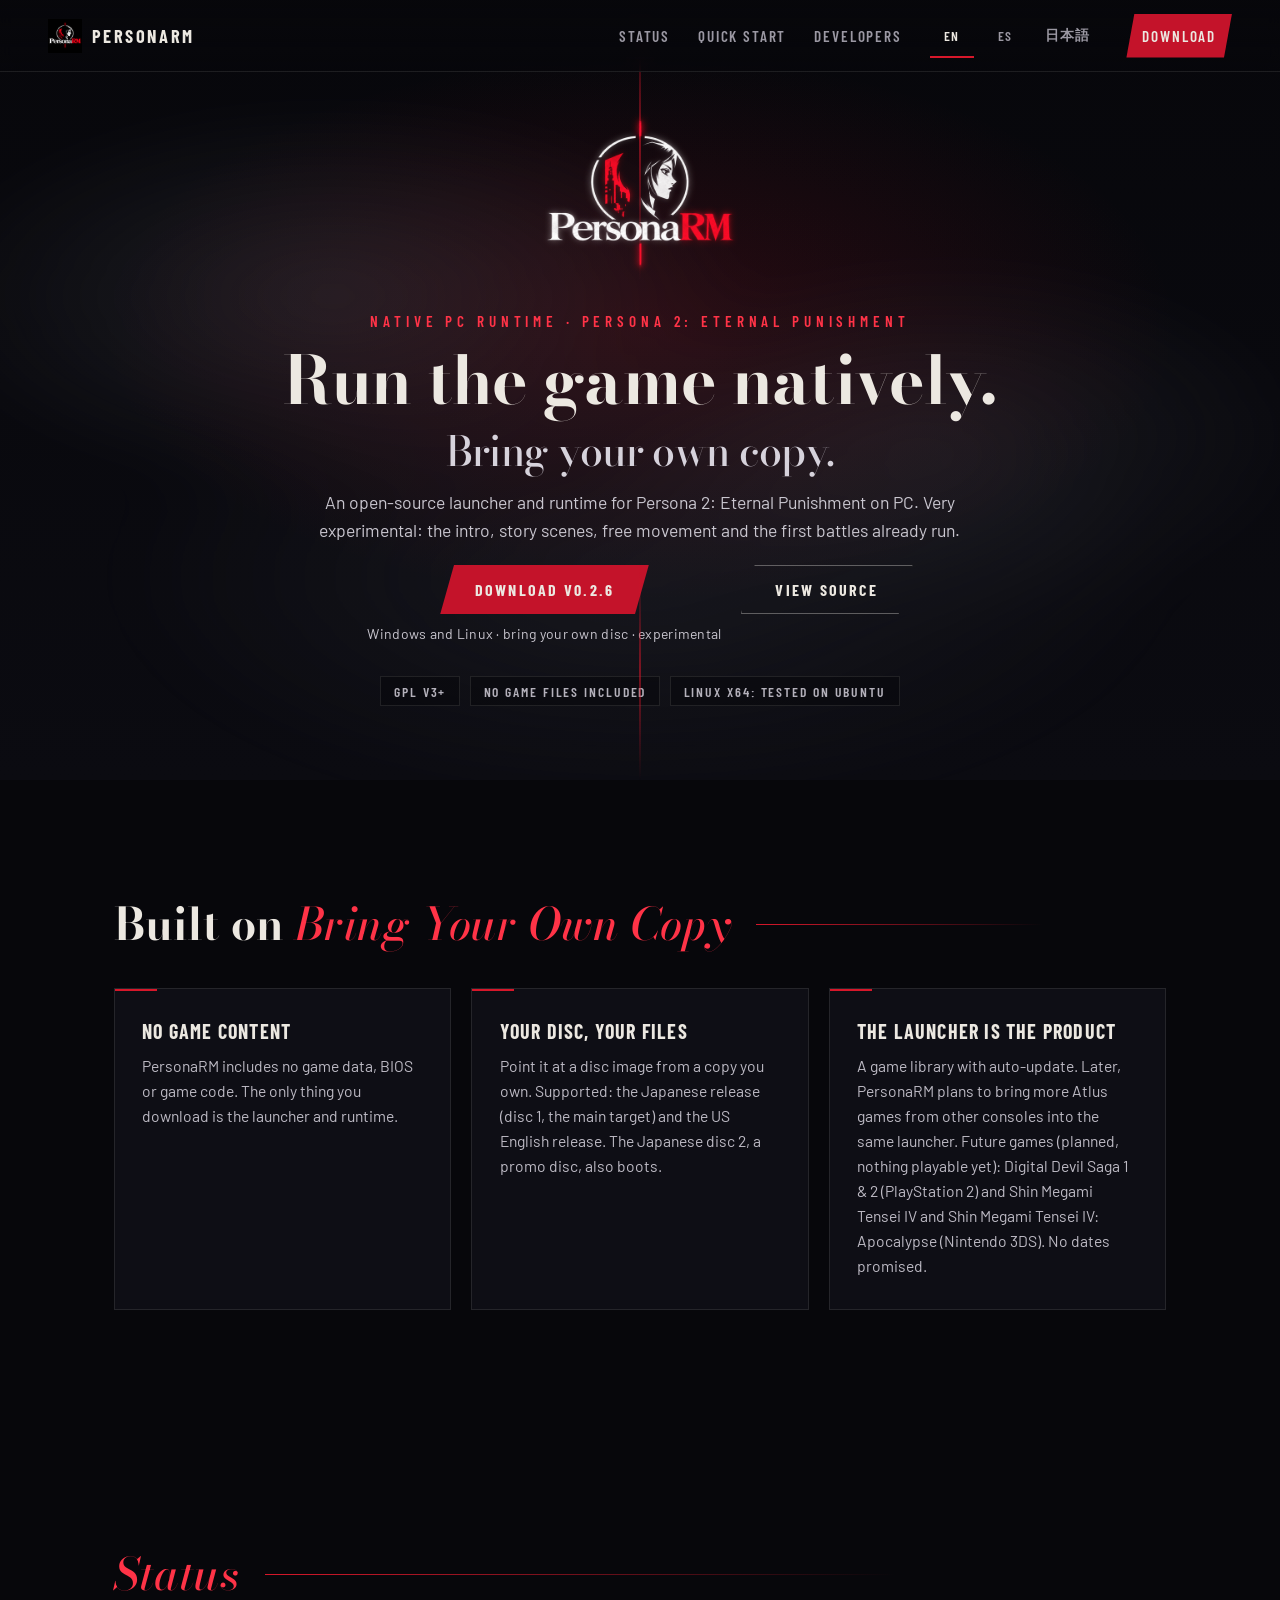
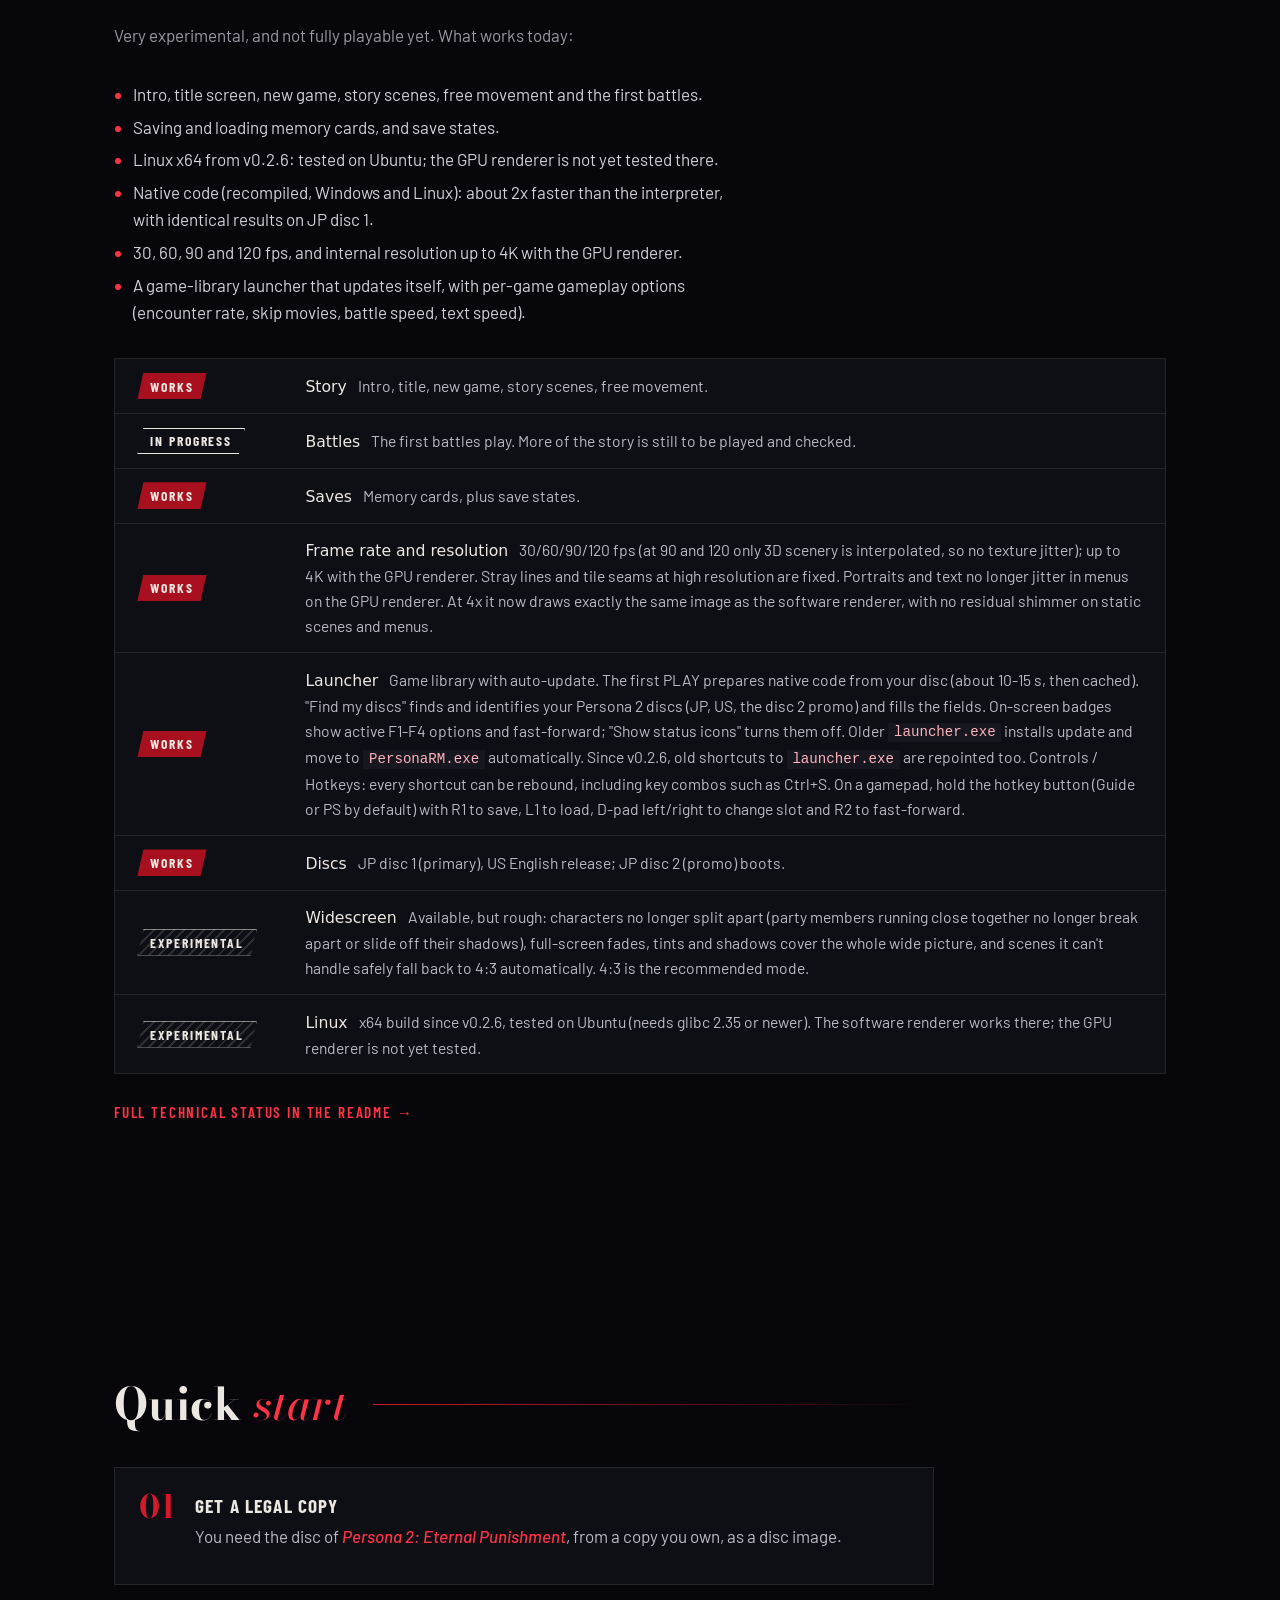
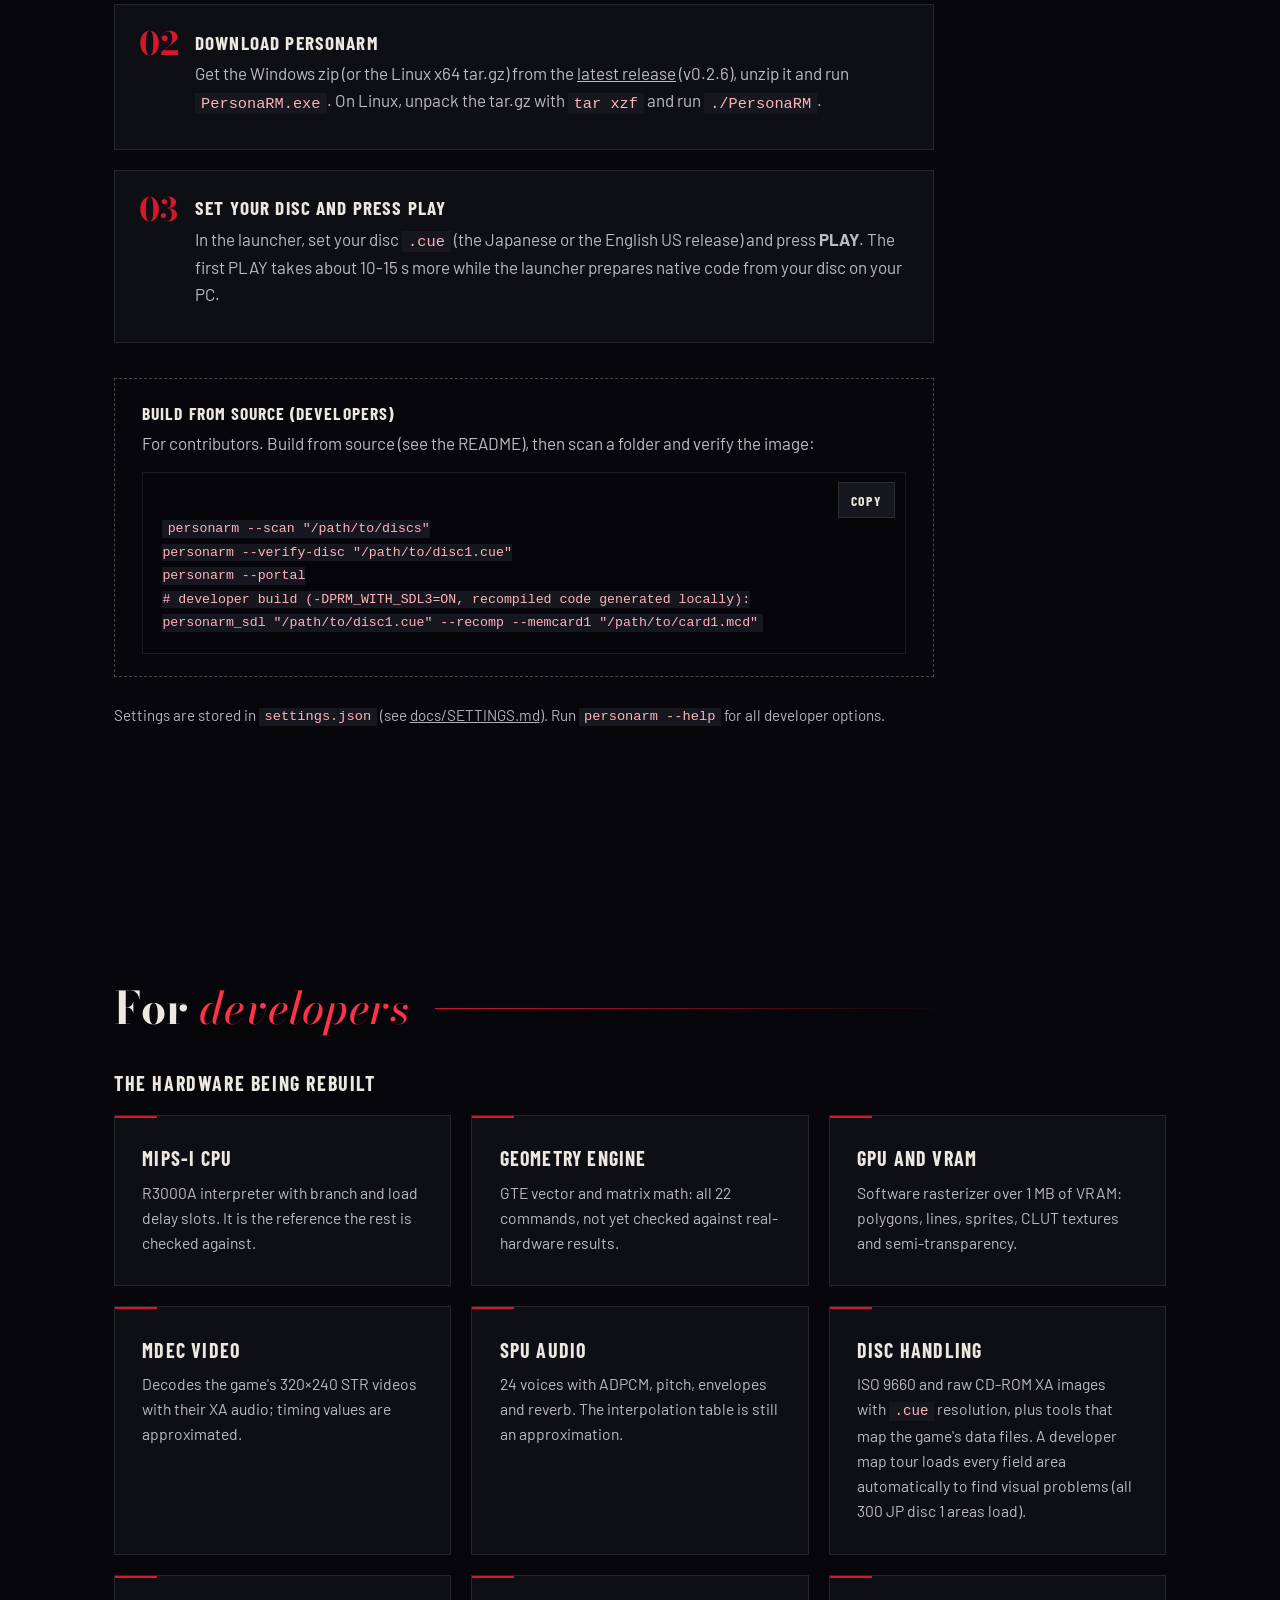
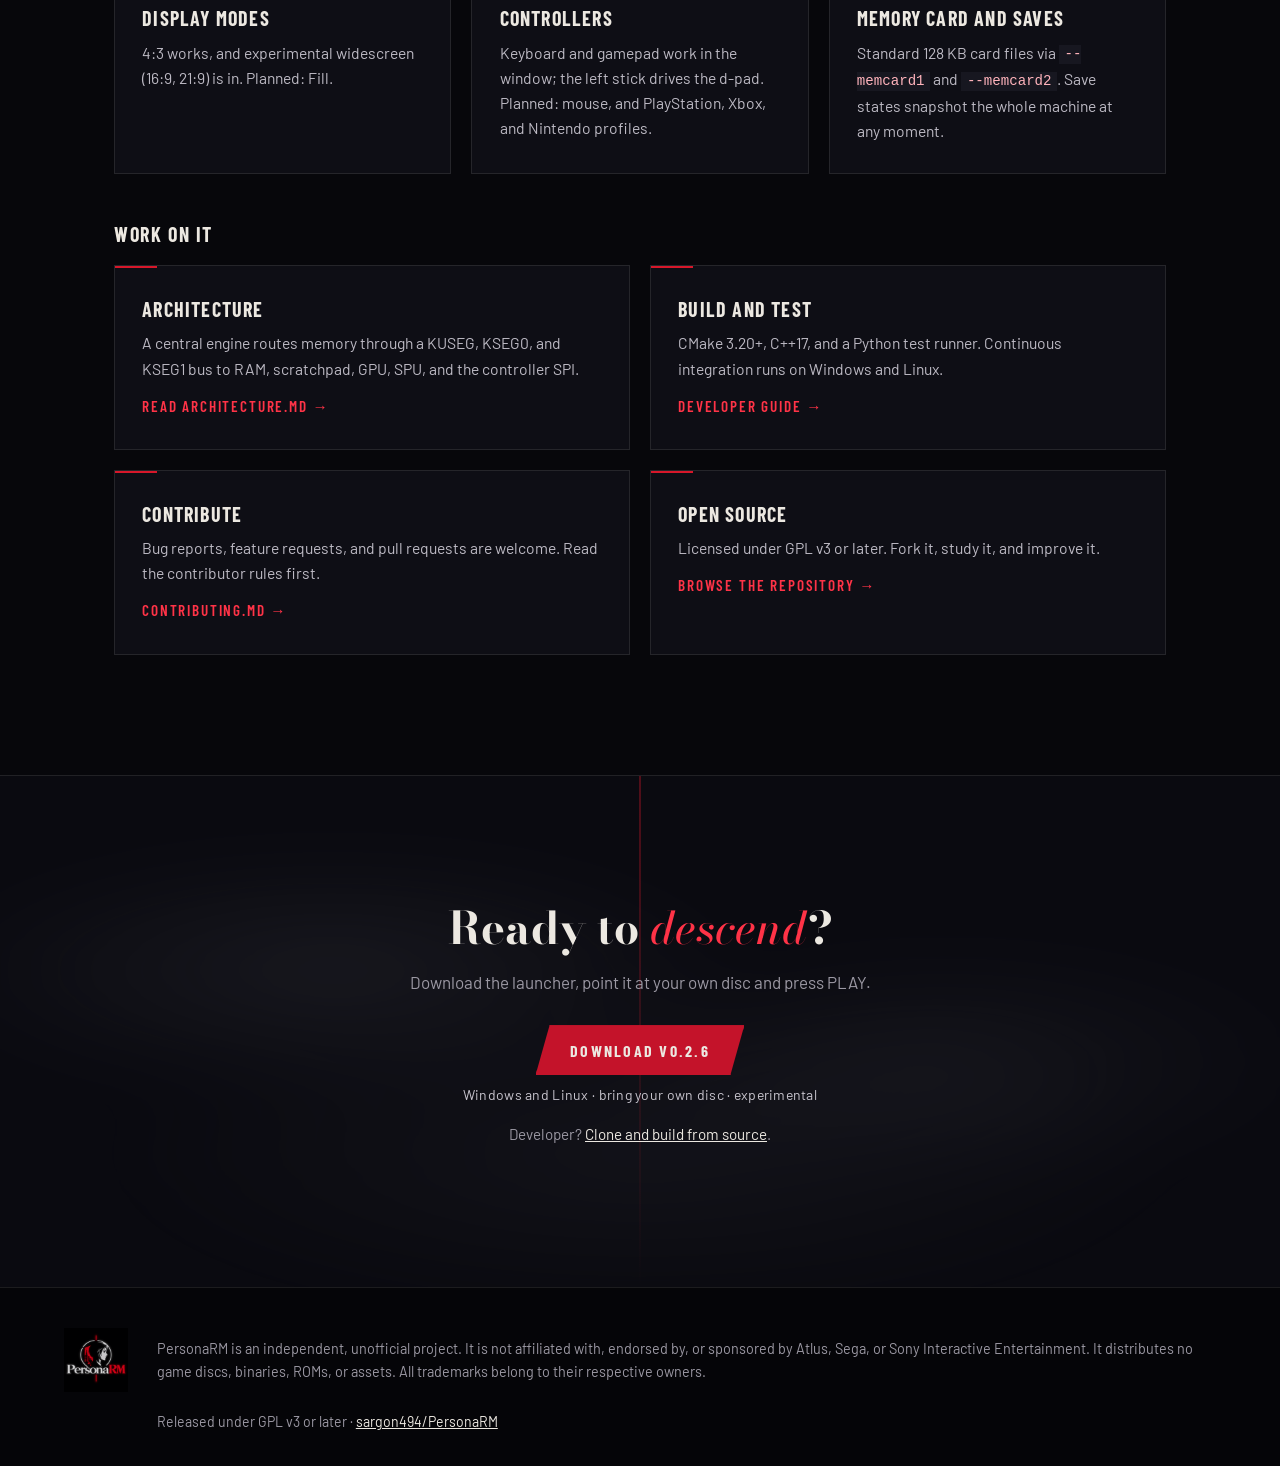
==== commit 1fae57bf: "docs: v0.2.6 release notes for README and site Linux x64 is now supported (tar.gz release, tested on" ====
--- a/site/index.html
+++ b/site/index.html
@@ -72,15 +72,15 @@
                 </p>
                 <div class="actions">
                     <div class="dl">
-                        <a class="btn btn-primary" href="https://github.com/sargon494/PersonaRM/releases/latest">Download v0.2.5</a>
-                        <small>Windows · bring your own disc · experimental</small>
+                        <a class="btn btn-primary" href="https://github.com/sargon494/PersonaRM/releases/latest">Download v0.2.6</a>
+                        <small>Windows and Linux · bring your own disc · experimental</small>
                     </div>
                     <a class="btn" href="https://github.com/sargon494/PersonaRM">View source</a>
                 </div>
                 <ul class="chips" aria-label="Project facts">
                     <li>GPL v3+</li>
                     <li>No game files included</li>
-                    <li>Linux: untested</li>
+                    <li>Linux x64: tested on Ubuntu</li>
                 </ul>
             </div>
         </section>
@@ -118,7 +118,8 @@
             <ul class="today reveal">
                 <li>Intro, title screen, new game, story scenes, free movement and the first battles.</li>
                 <li>Saving and loading memory cards, and save states.</li>
-                <li>Native code (recompiled, Windows): about 2x faster than the interpreter, with identical results on JP disc 1.</li>
+                <li>Linux x64 from v0.2.6: tested on Ubuntu; the GPU renderer is not yet tested there.</li>
+                <li>Native code (recompiled, Windows and Linux): about 2x faster than the interpreter, with identical results on JP disc 1.</li>
                 <li>30, 60, 90 and 120 fps, and internal resolution up to 4K with the GPU renderer.</li>
                 <li>A game-library launcher that updates itself, with per-game gameplay options (encounter rate, skip movies, battle speed, text speed).</li>
             </ul>
@@ -137,7 +138,7 @@
                     <p><strong>Frame rate and resolution</strong> 30/60/90/120 fps (at 90 and 120 only 3D scenery is interpolated, so no texture jitter); up to 4K with the GPU renderer. Stray lines and tile seams at high resolution are fixed. Portraits and text no longer jitter in menus on the GPU renderer. At 4x it now draws exactly the same image as the software renderer, with no residual shimmer on static scenes and menus.</p>
                 </li>
                 <li><span class="chip works">Works</span>
-                    <p><strong>Launcher</strong> Game library with auto-update. The first PLAY prepares native code from your disc (about 10-15 s, then cached). "Find my discs" finds and identifies your Persona 2 discs (JP, US, the disc 2 promo) and fills the fields. On-screen badges show active F1-F4 options and fast-forward; "Show status icons" turns them off. Older <code>launcher.exe</code> installs update and move to <code>PersonaRM.exe</code> automatically. Controls / Hotkeys: every shortcut can be rebound, including key combos such as Ctrl+S. On a gamepad, hold the hotkey button (Guide or PS by default) with R1 to save, L1 to load, D-pad left/right to change slot and R2 to fast-forward.</p>
+                    <p><strong>Launcher</strong> Game library with auto-update. The first PLAY prepares native code from your disc (about 10-15 s, then cached). "Find my discs" finds and identifies your Persona 2 discs (JP, US, the disc 2 promo) and fills the fields. On-screen badges show active F1-F4 options and fast-forward; "Show status icons" turns them off. Older <code>launcher.exe</code> installs update and move to <code>PersonaRM.exe</code> automatically. Since v0.2.6, old shortcuts to <code>launcher.exe</code> are repointed too. Controls / Hotkeys: every shortcut can be rebound, including key combos such as Ctrl+S. On a gamepad, hold the hotkey button (Guide or PS by default) with R1 to save, L1 to load, D-pad left/right to change slot and R2 to fast-forward.</p>
                 </li>
                 <li><span class="chip works">Works</span>
                     <p><strong>Discs</strong> JP disc 1 (primary), US English release; JP disc 2 (promo) boots.</p>
@@ -146,7 +147,7 @@
                     <p><strong>Widescreen</strong> Available, but rough: characters no longer split apart (party members running close together no longer break apart or slide off their shadows), full-screen fades, tints and shadows cover the whole wide picture, and scenes it can't handle safely fall back to 4:3 automatically. 4:3 is the recommended mode.</p>
                 </li>
                 <li><span class="chip experimental">Experimental</span>
-                    <p><strong>Linux</strong> It builds, but it is untested.</p>
+                    <p><strong>Linux</strong> x64 build since v0.2.6, tested on Ubuntu (needs glibc 2.35 or newer). The software renderer works there; the GPU renderer is not yet tested.</p>
                 </li>
             </ul>
             <p class="fine reveal"><a class="link" href="https://github.com/sargon494/PersonaRM#readme">Full technical
@@ -166,8 +167,8 @@
                 </li>
                 <li class="reveal">
                     <h3>Download PersonaRM</h3>
-                    <p>Get the Windows zip from the <a href="https://github.com/sargon494/PersonaRM/releases/latest">latest
-                            release</a> (v0.2.5), unzip it and run <code>PersonaRM.exe</code>.</p>
+                    <p>Get the Windows zip (or the Linux x64 tar.gz) from the <a href="https://github.com/sargon494/PersonaRM/releases/latest">latest
+                            release</a> (v0.2.6), unzip it and run <code>PersonaRM.exe</code>. On Linux, unpack the tar.gz with <code>tar xzf</code> and run <code>./PersonaRM</code>.</p>
                 </li>
                 <li class="reveal">
                     <h3>Set your disc and press PLAY</h3>
@@ -281,8 +282,8 @@
             <h2>Ready to <em>descend</em>?</h2>
             <p>Download the launcher, point it at your own disc and press PLAY.</p>
             <div class="dl">
-                <a class="btn btn-primary" href="https://github.com/sargon494/PersonaRM/releases/latest">Download v0.2.5</a>
-                <small>Windows · bring your own disc · experimental</small>
+                <a class="btn btn-primary" href="https://github.com/sargon494/PersonaRM/releases/latest">Download v0.2.6</a>
+                <small>Windows and Linux · bring your own disc · experimental</small>
             </div>
             <p class="dev-note">Developer? <a href="https://github.com/sargon494/PersonaRM">Clone and build from source</a>.</p>
         </section>
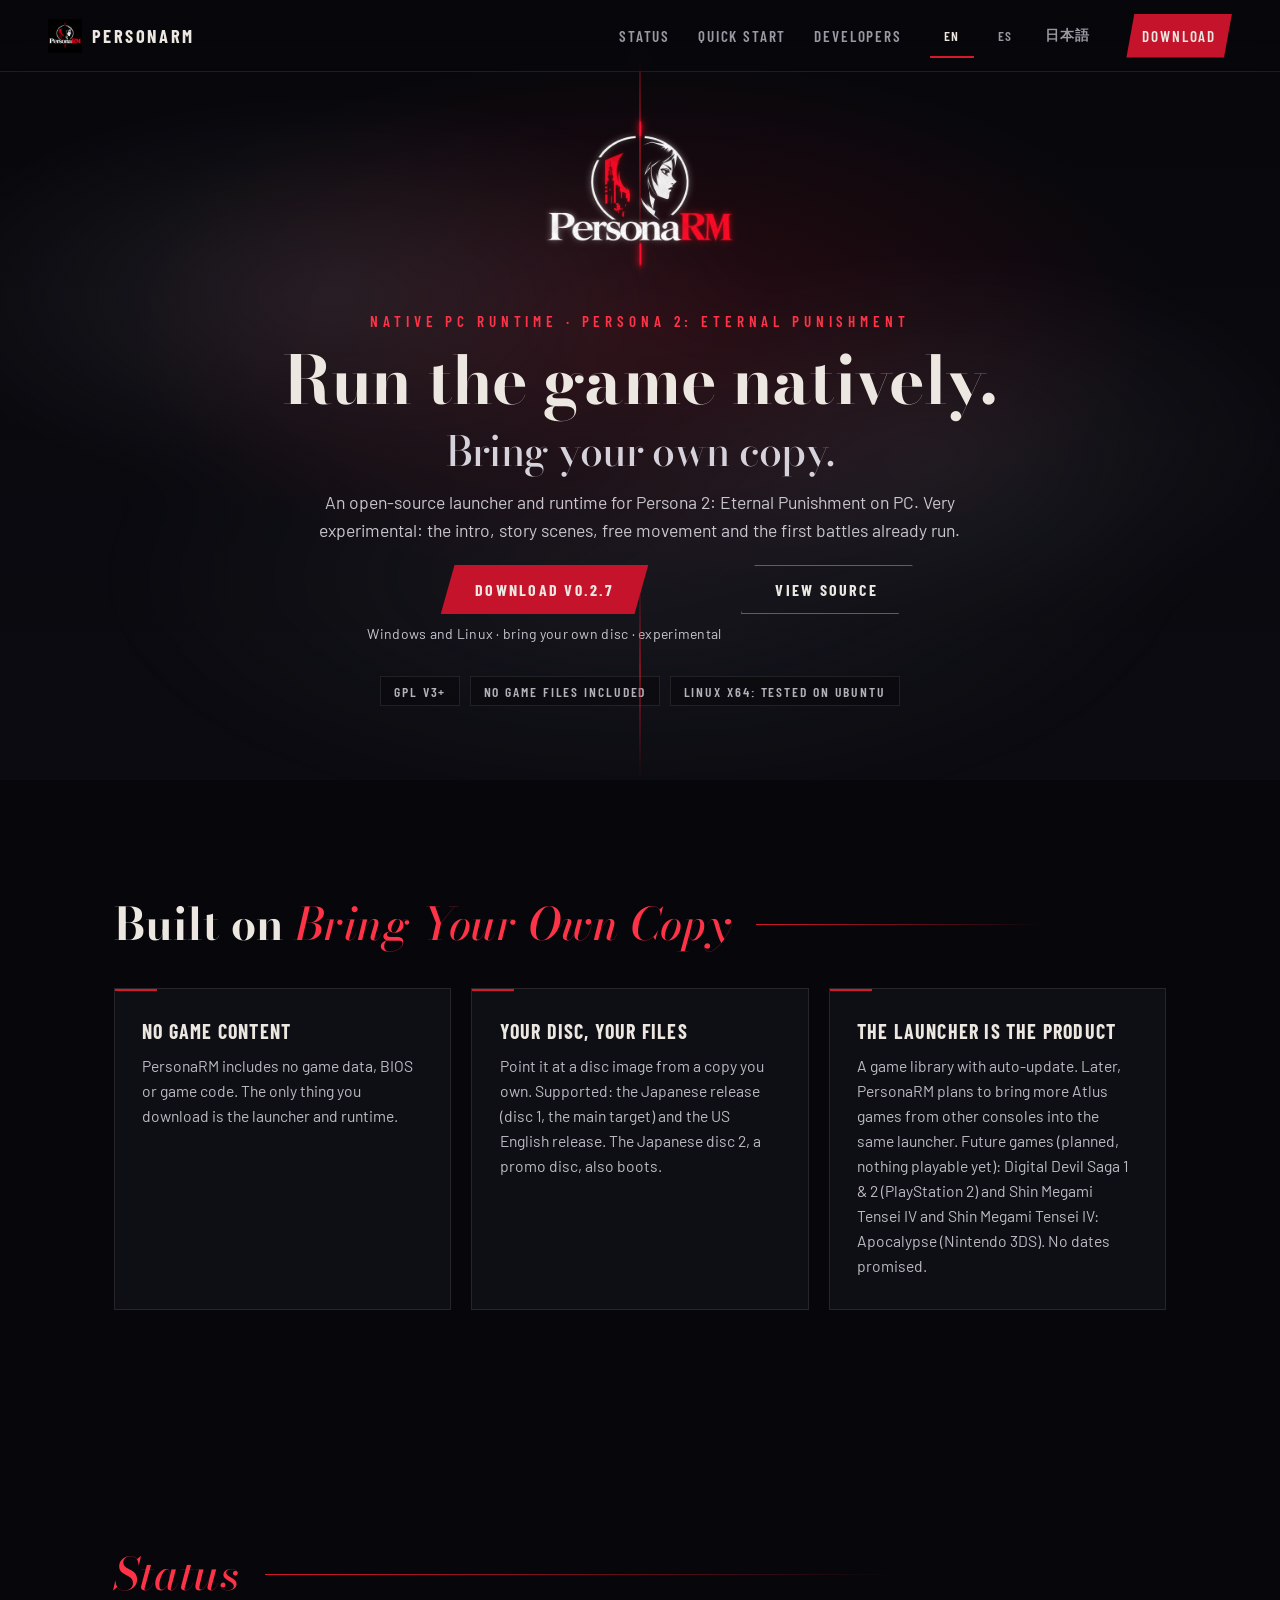
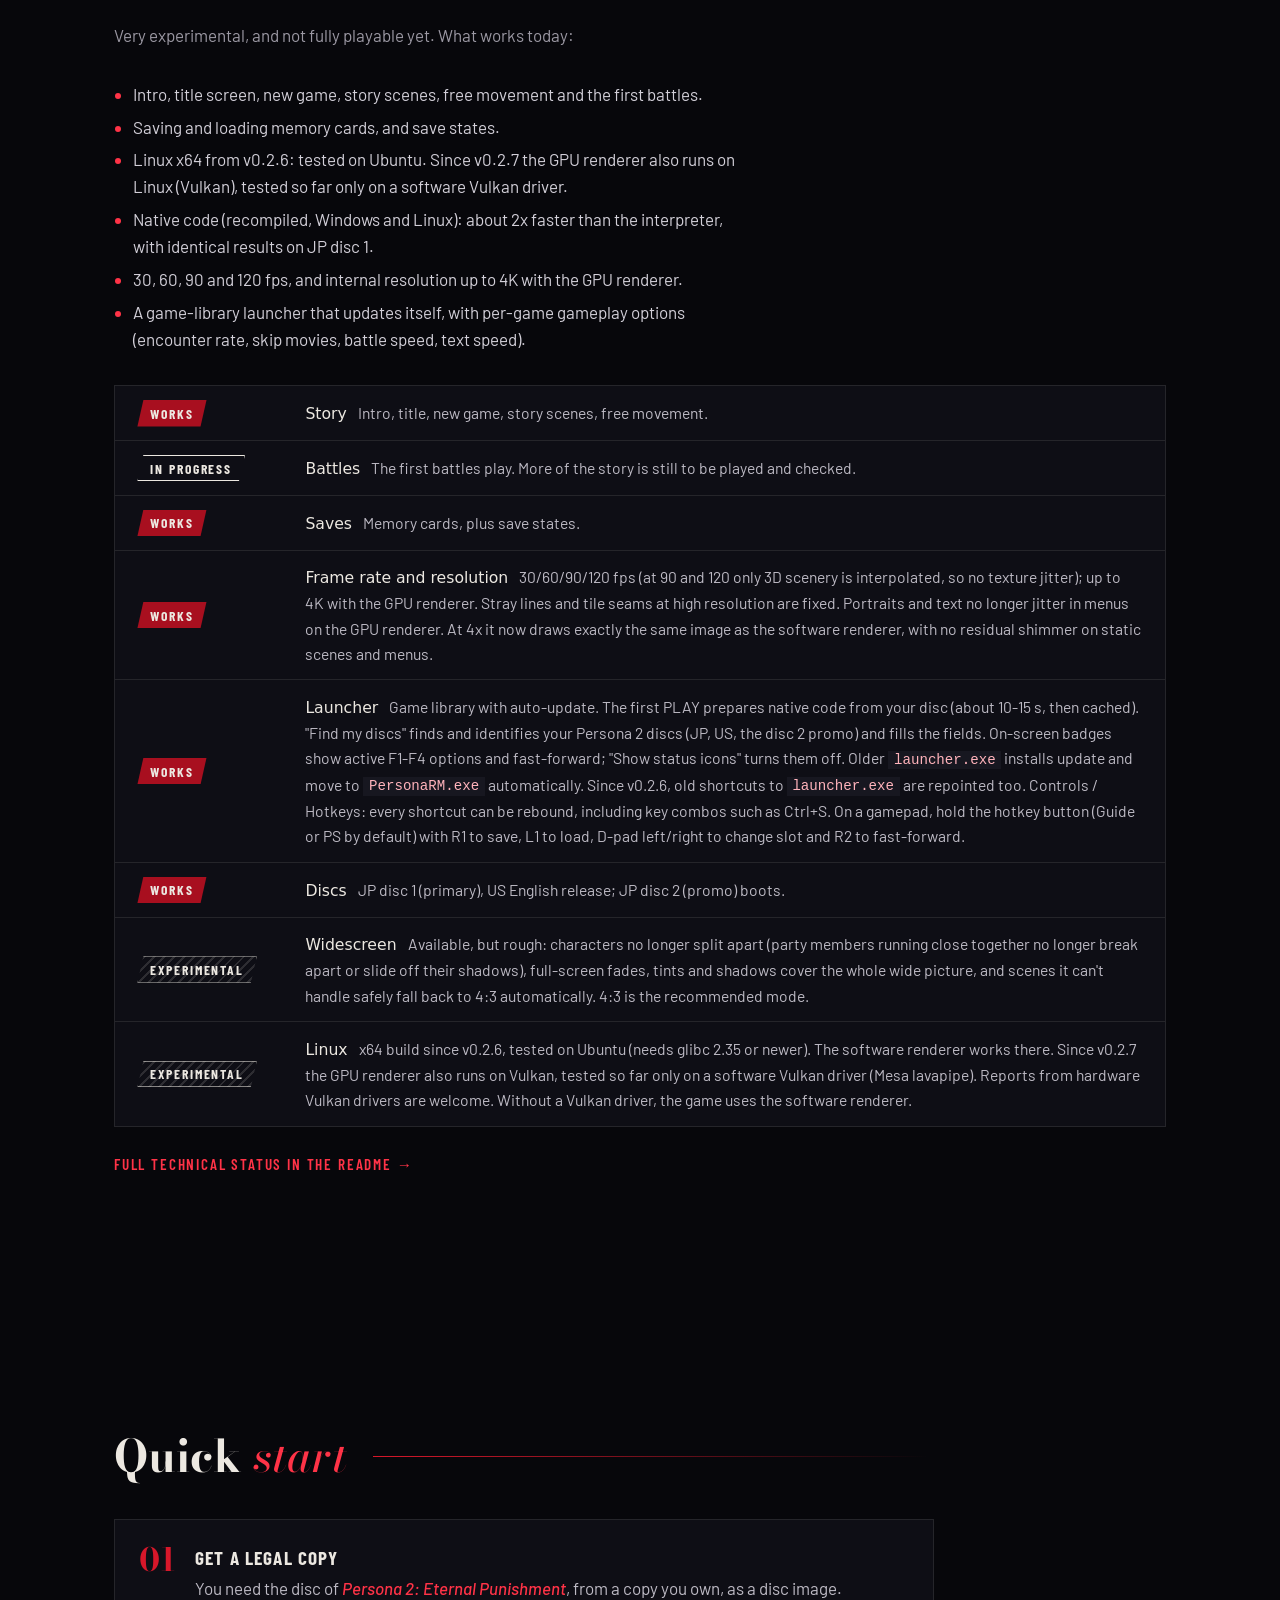
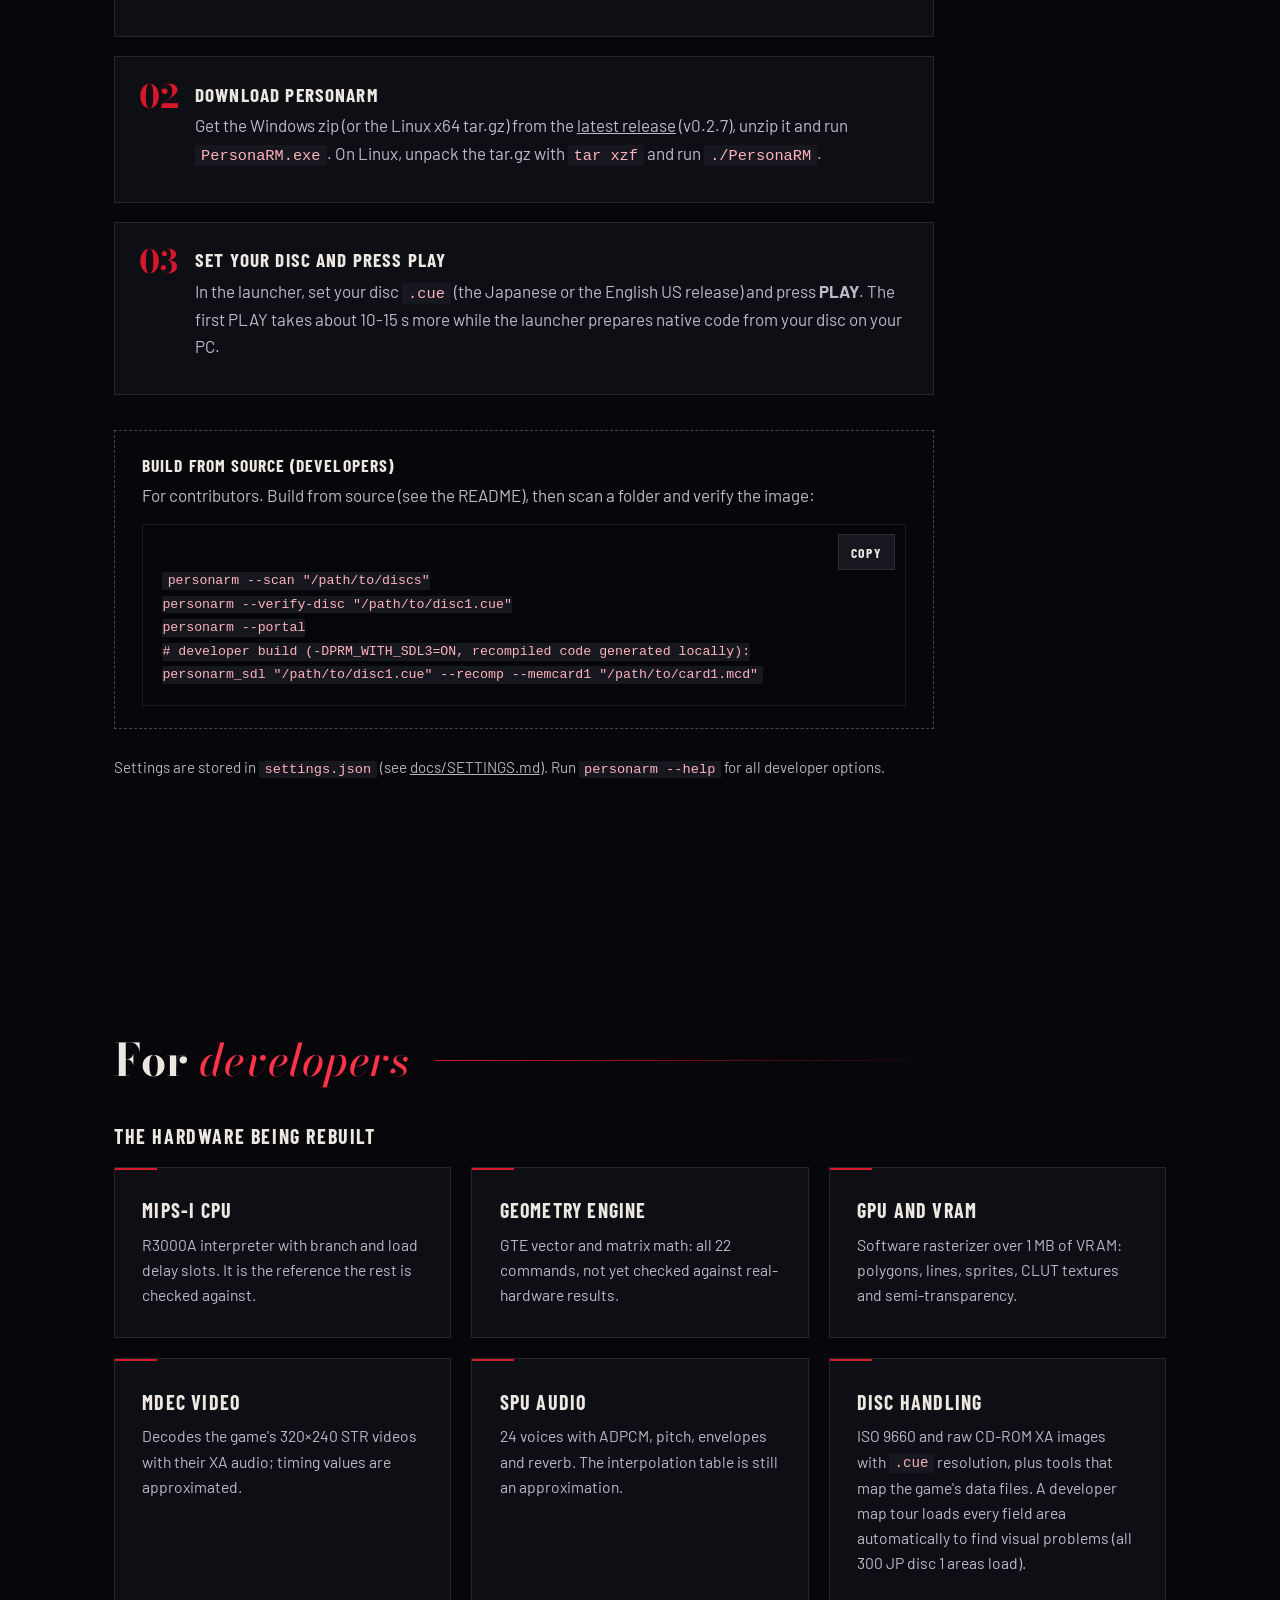
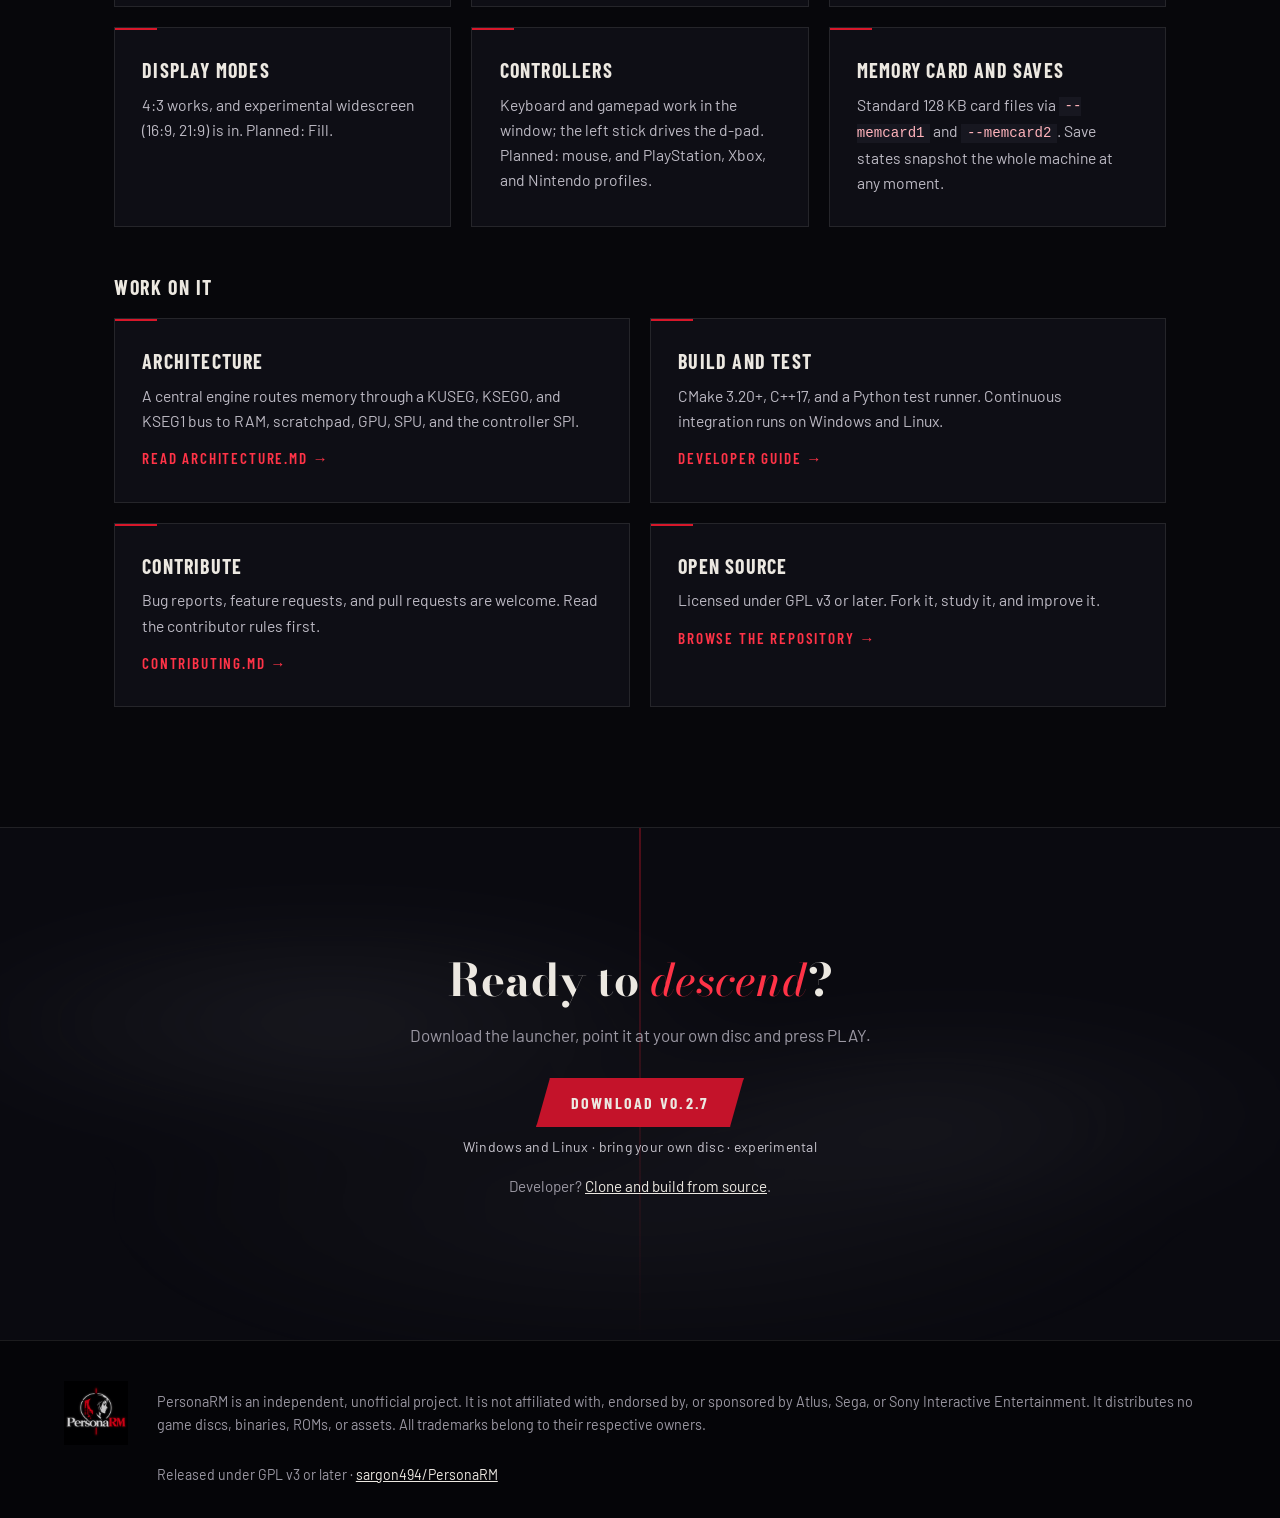
==== commit 261e42bf: "docs: v0.2.7 README and site, GPU renderer on Linux (Vulkan) Co-Authored-By: Claude Haiku 5.5 <norep" ====
--- a/site/index.html
+++ b/site/index.html
@@ -72,7 +72,7 @@
                 </p>
                 <div class="actions">
                     <div class="dl">
-                        <a class="btn btn-primary" href="https://github.com/sargon494/PersonaRM/releases/latest">Download v0.2.6</a>
+                        <a class="btn btn-primary" href="https://github.com/sargon494/PersonaRM/releases/latest">Download v0.2.7</a>
                         <small>Windows and Linux · bring your own disc · experimental</small>
                     </div>
                     <a class="btn" href="https://github.com/sargon494/PersonaRM">View source</a>
@@ -118,7 +118,7 @@
             <ul class="today reveal">
                 <li>Intro, title screen, new game, story scenes, free movement and the first battles.</li>
                 <li>Saving and loading memory cards, and save states.</li>
-                <li>Linux x64 from v0.2.6: tested on Ubuntu; the GPU renderer is not yet tested there.</li>
+                <li>Linux x64 from v0.2.6: tested on Ubuntu. Since v0.2.7 the GPU renderer also runs on Linux (Vulkan), tested so far only on a software Vulkan driver.</li>
                 <li>Native code (recompiled, Windows and Linux): about 2x faster than the interpreter, with identical results on JP disc 1.</li>
                 <li>30, 60, 90 and 120 fps, and internal resolution up to 4K with the GPU renderer.</li>
                 <li>A game-library launcher that updates itself, with per-game gameplay options (encounter rate, skip movies, battle speed, text speed).</li>
@@ -147,7 +147,7 @@
                     <p><strong>Widescreen</strong> Available, but rough: characters no longer split apart (party members running close together no longer break apart or slide off their shadows), full-screen fades, tints and shadows cover the whole wide picture, and scenes it can't handle safely fall back to 4:3 automatically. 4:3 is the recommended mode.</p>
                 </li>
                 <li><span class="chip experimental">Experimental</span>
-                    <p><strong>Linux</strong> x64 build since v0.2.6, tested on Ubuntu (needs glibc 2.35 or newer). The software renderer works there; the GPU renderer is not yet tested.</p>
+                    <p><strong>Linux</strong> x64 build since v0.2.6, tested on Ubuntu (needs glibc 2.35 or newer). The software renderer works there. Since v0.2.7 the GPU renderer also runs on Vulkan, tested so far only on a software Vulkan driver (Mesa lavapipe). Reports from hardware Vulkan drivers are welcome. Without a Vulkan driver, the game uses the software renderer.</p>
                 </li>
             </ul>
             <p class="fine reveal"><a class="link" href="https://github.com/sargon494/PersonaRM#readme">Full technical
@@ -168,7 +168,7 @@
                 <li class="reveal">
                     <h3>Download PersonaRM</h3>
                     <p>Get the Windows zip (or the Linux x64 tar.gz) from the <a href="https://github.com/sargon494/PersonaRM/releases/latest">latest
-                            release</a> (v0.2.6), unzip it and run <code>PersonaRM.exe</code>. On Linux, unpack the tar.gz with <code>tar xzf</code> and run <code>./PersonaRM</code>.</p>
+                            release</a> (v0.2.7), unzip it and run <code>PersonaRM.exe</code>. On Linux, unpack the tar.gz with <code>tar xzf</code> and run <code>./PersonaRM</code>.</p>
                 </li>
                 <li class="reveal">
                     <h3>Set your disc and press PLAY</h3>
@@ -282,7 +282,7 @@
             <h2>Ready to <em>descend</em>?</h2>
             <p>Download the launcher, point it at your own disc and press PLAY.</p>
             <div class="dl">
-                <a class="btn btn-primary" href="https://github.com/sargon494/PersonaRM/releases/latest">Download v0.2.6</a>
+                <a class="btn btn-primary" href="https://github.com/sargon494/PersonaRM/releases/latest">Download v0.2.7</a>
                 <small>Windows and Linux · bring your own disc · experimental</small>
             </div>
             <p class="dev-note">Developer? <a href="https://github.com/sargon494/PersonaRM">Clone and build from source</a>.</p>
